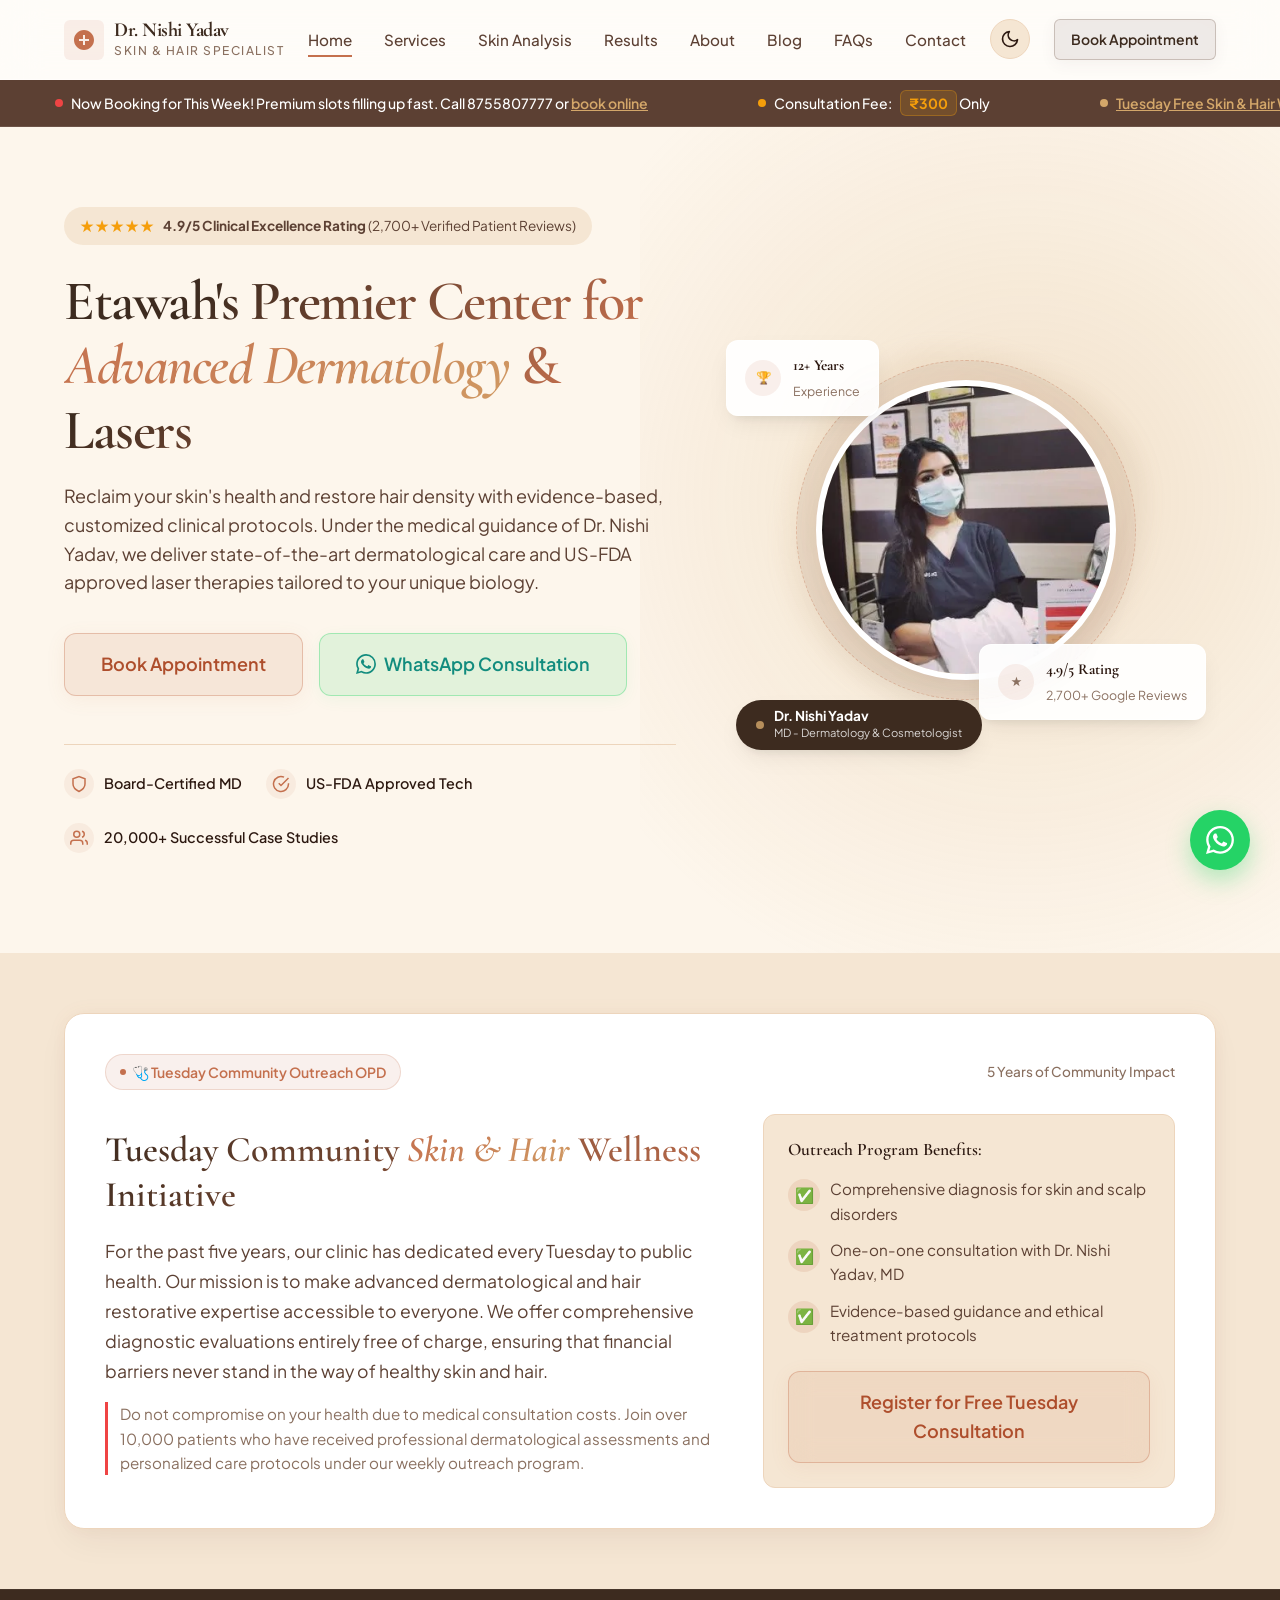
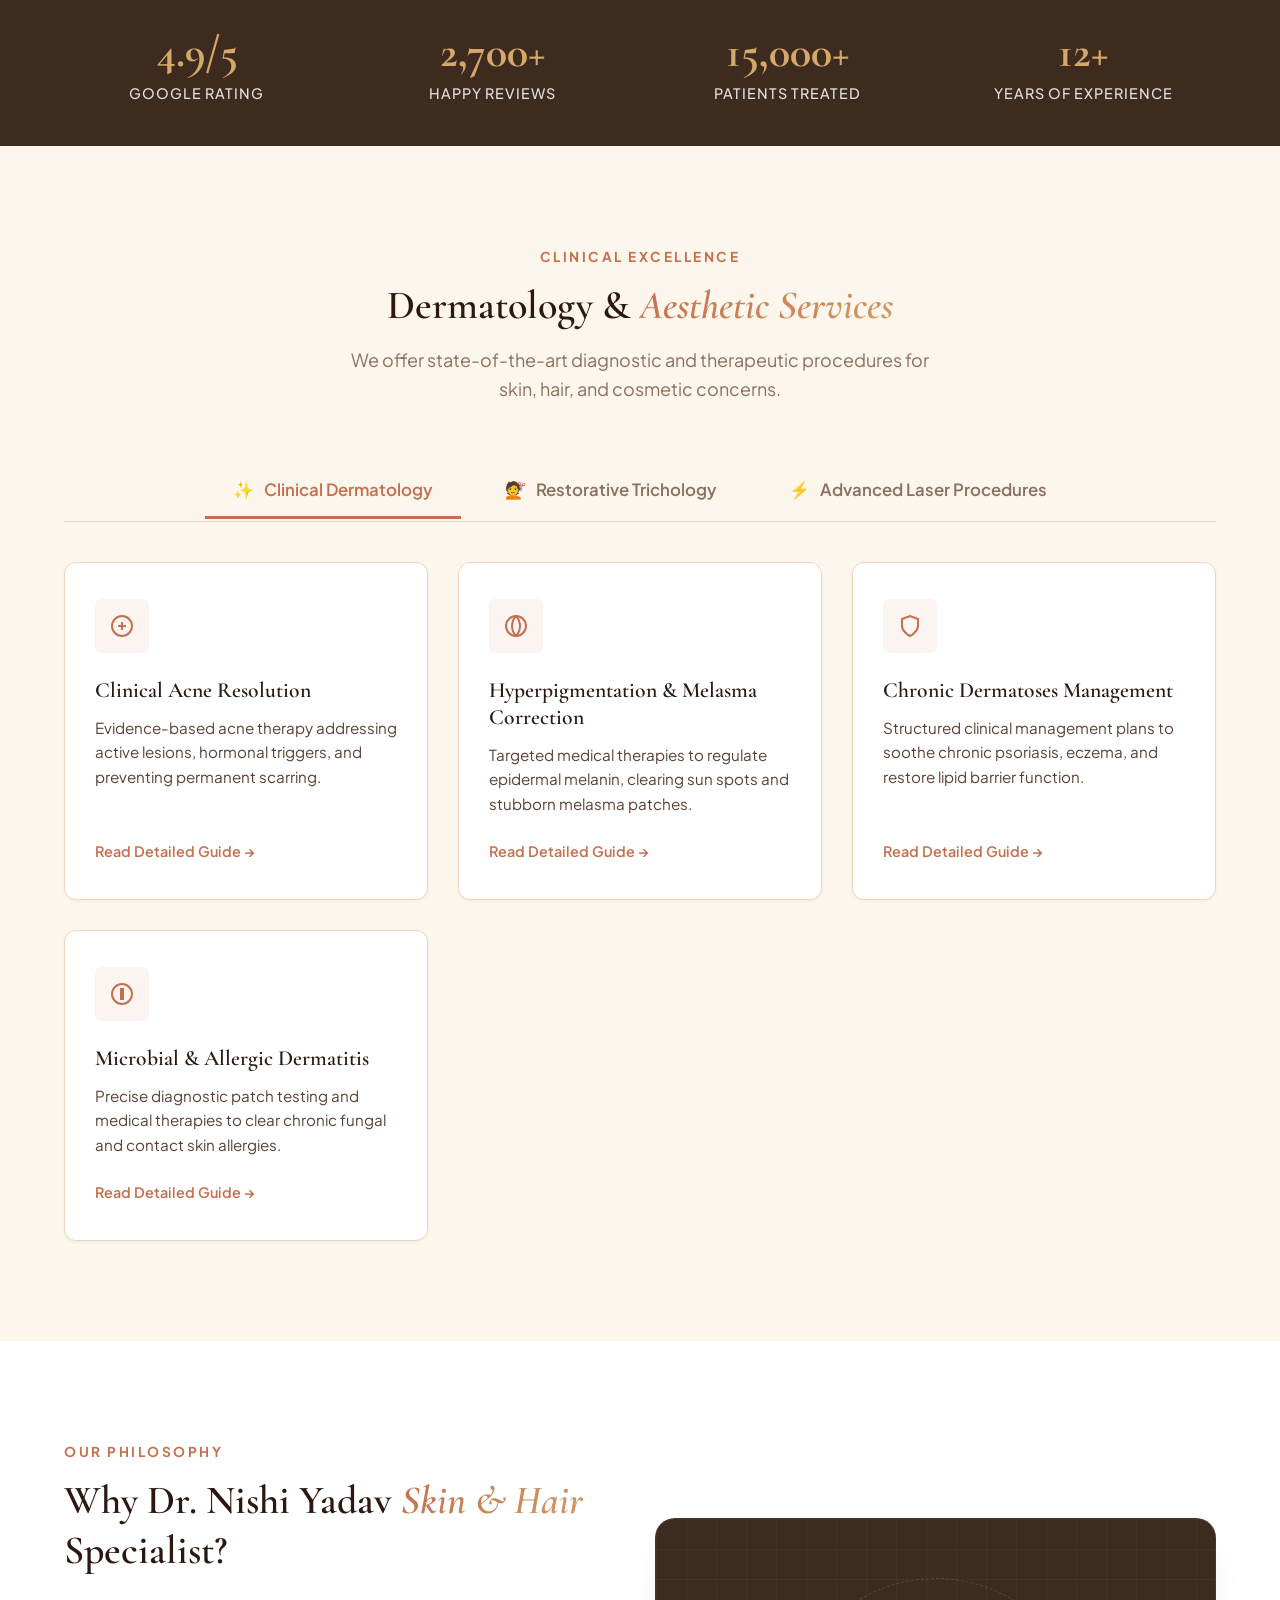
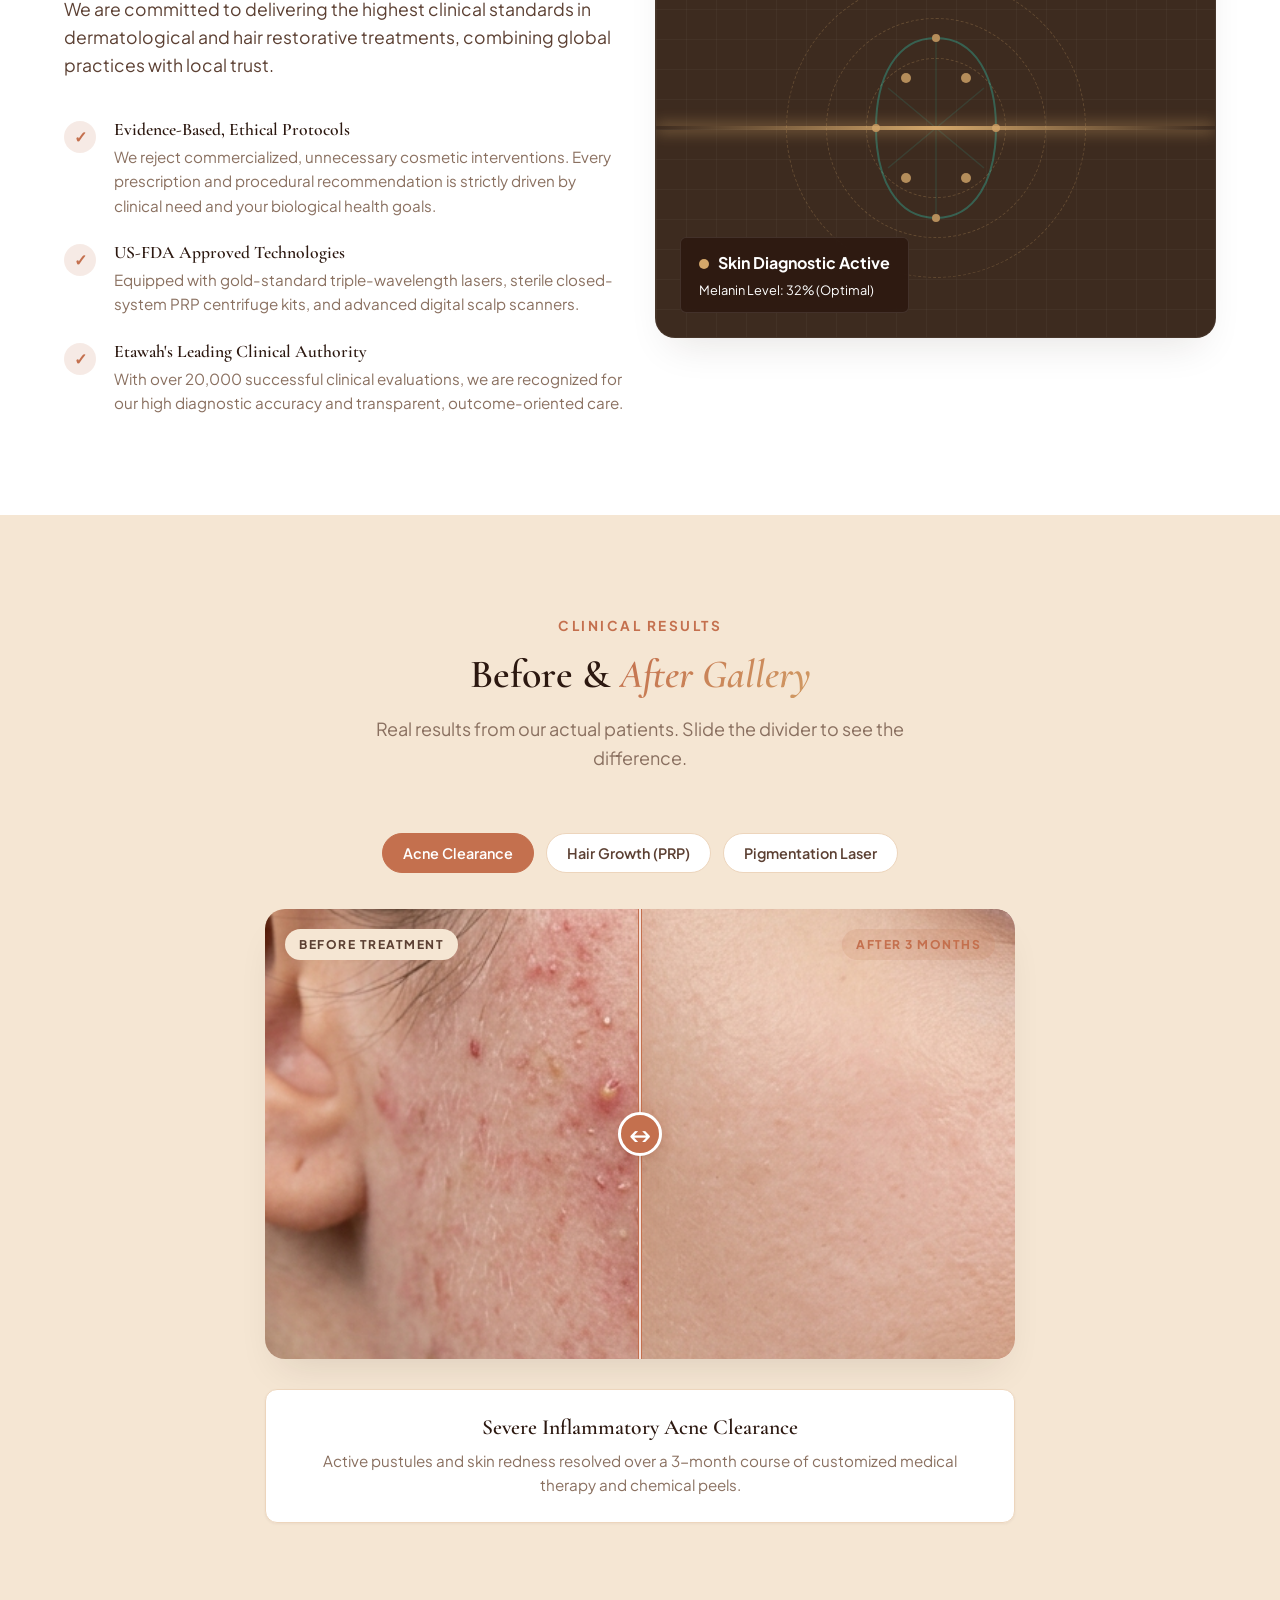
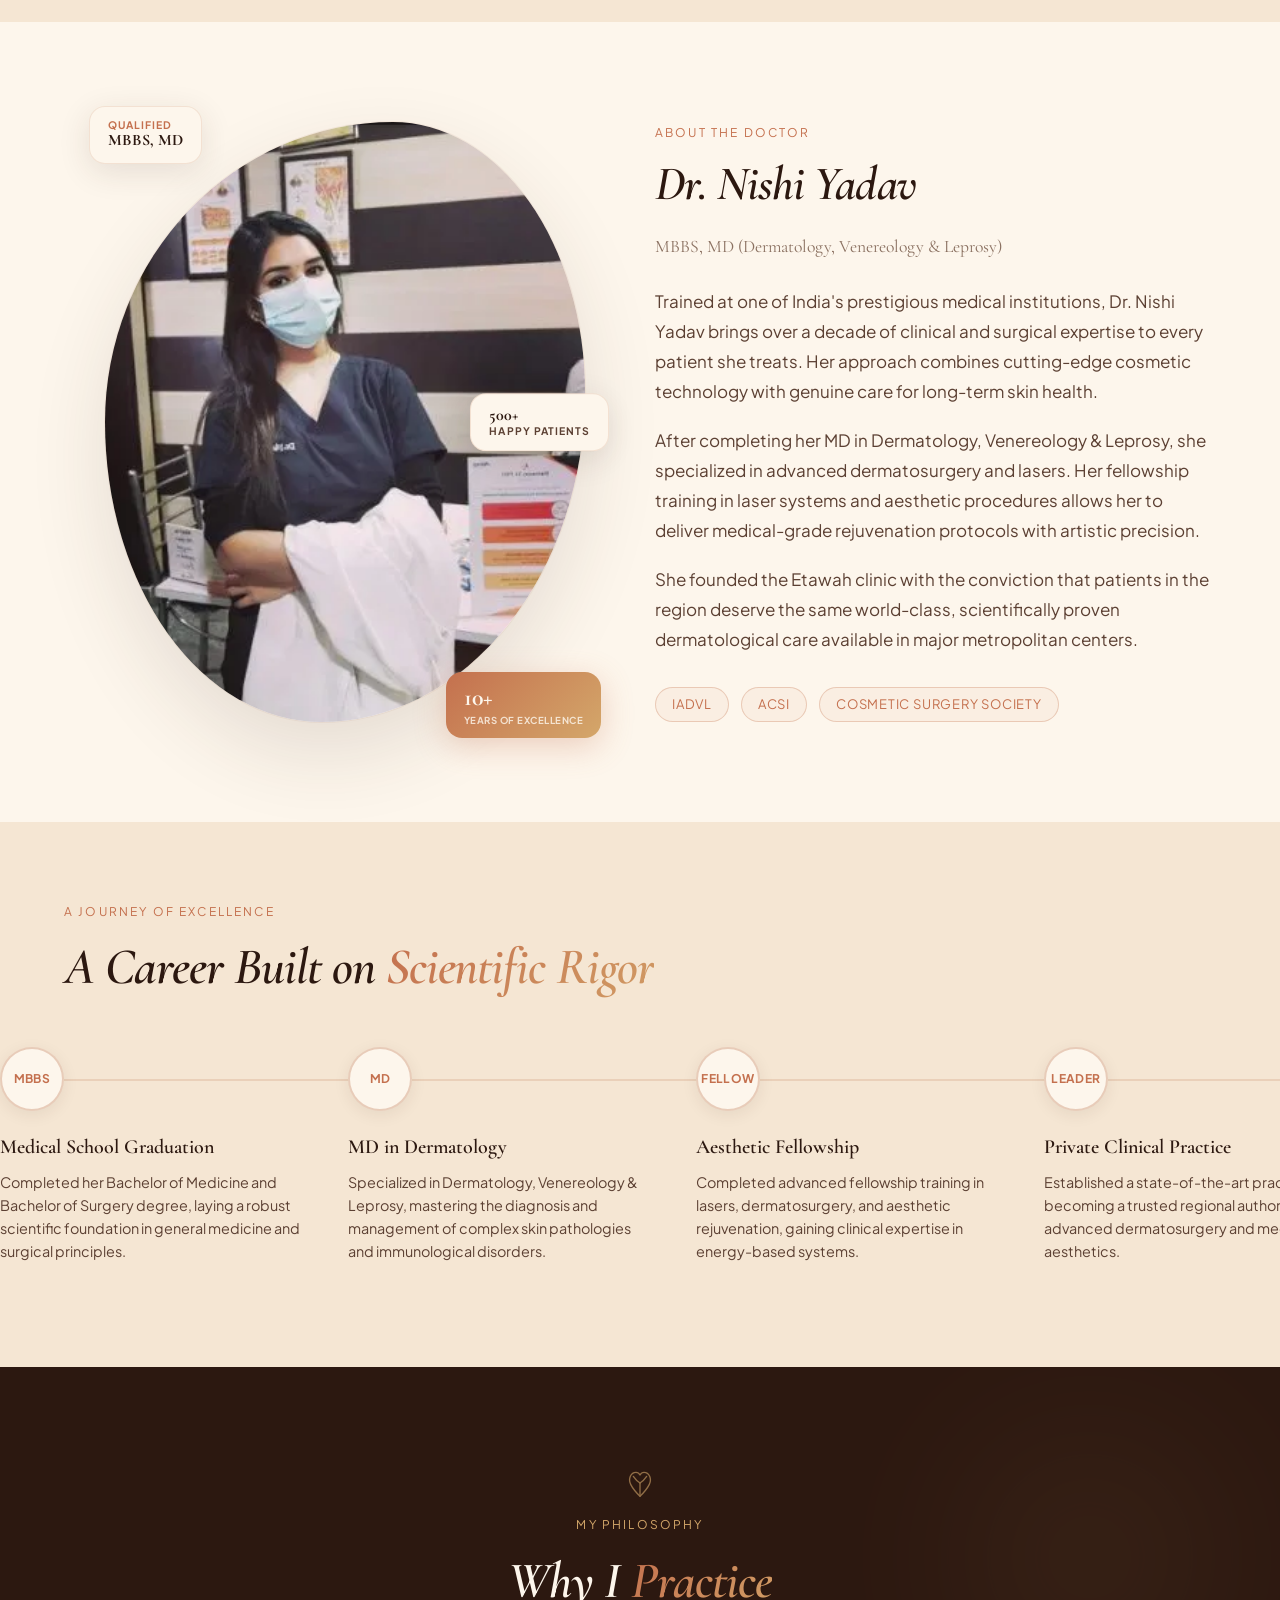
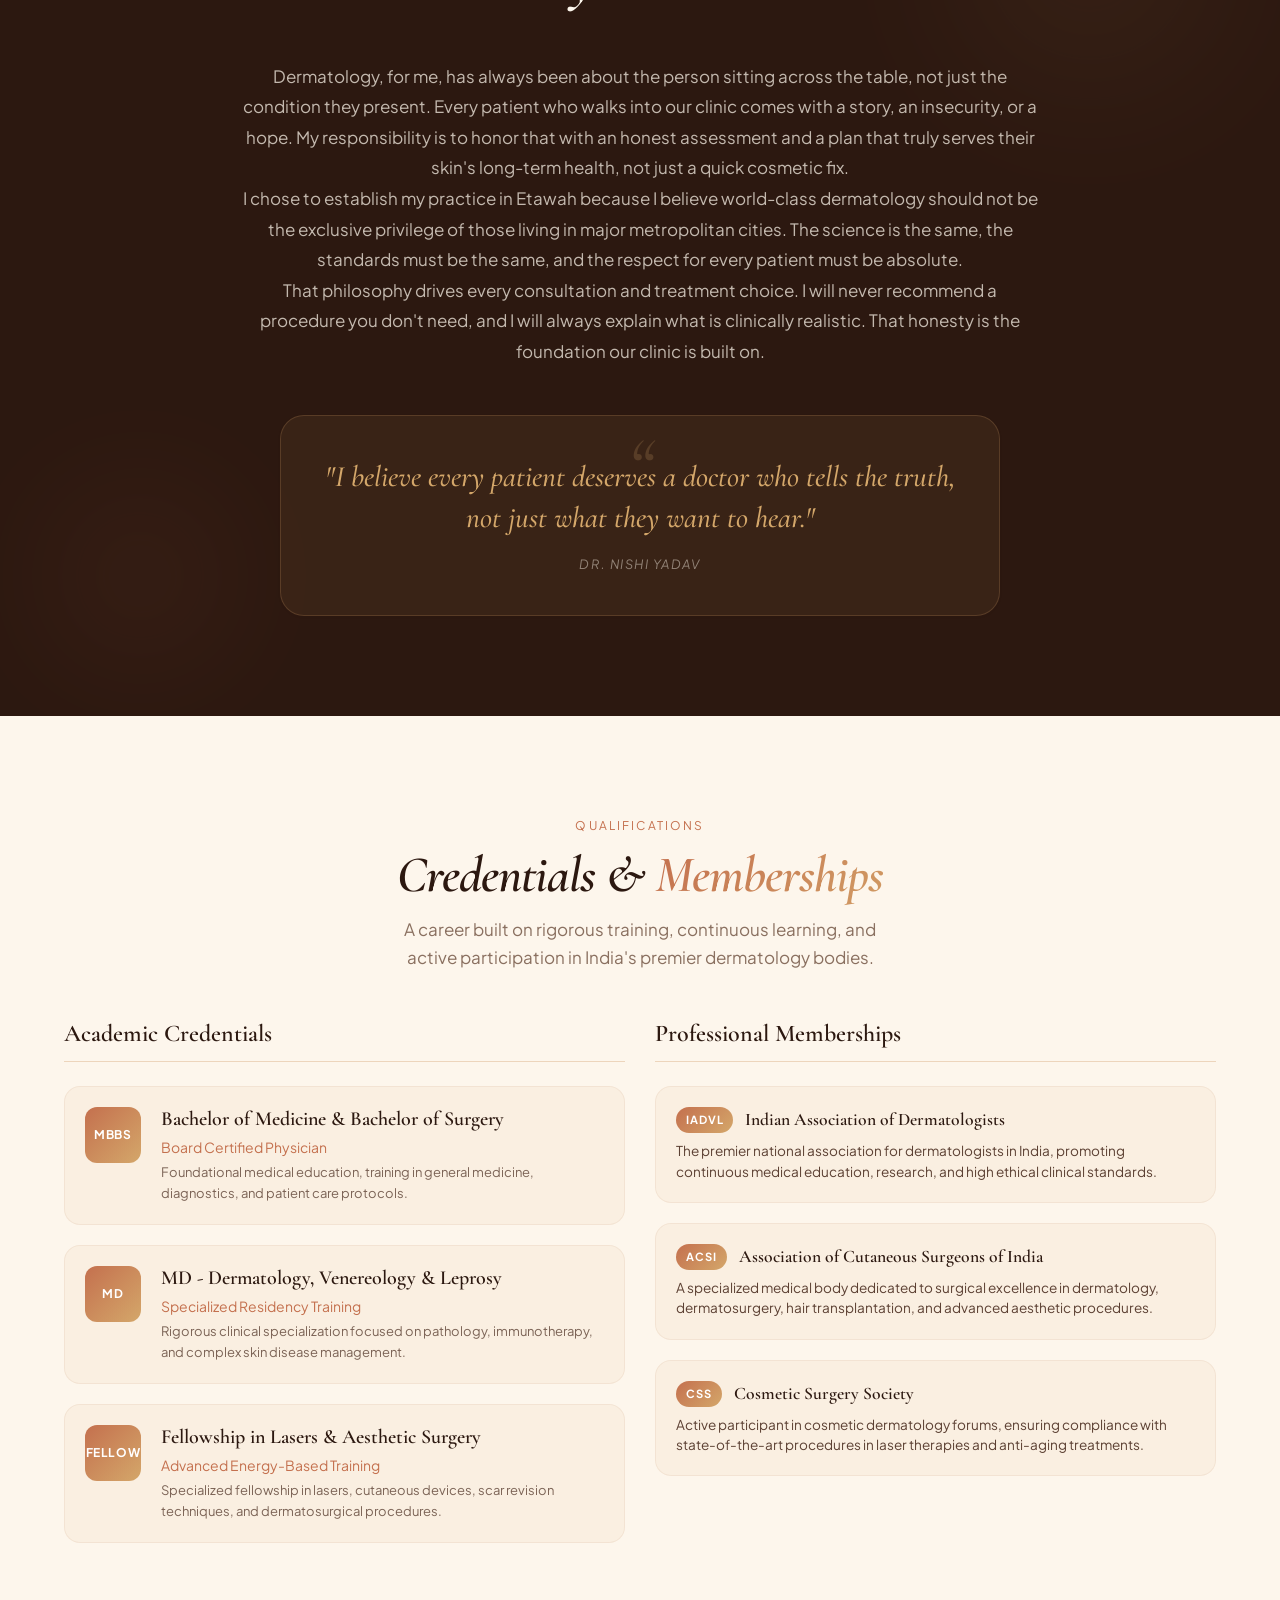
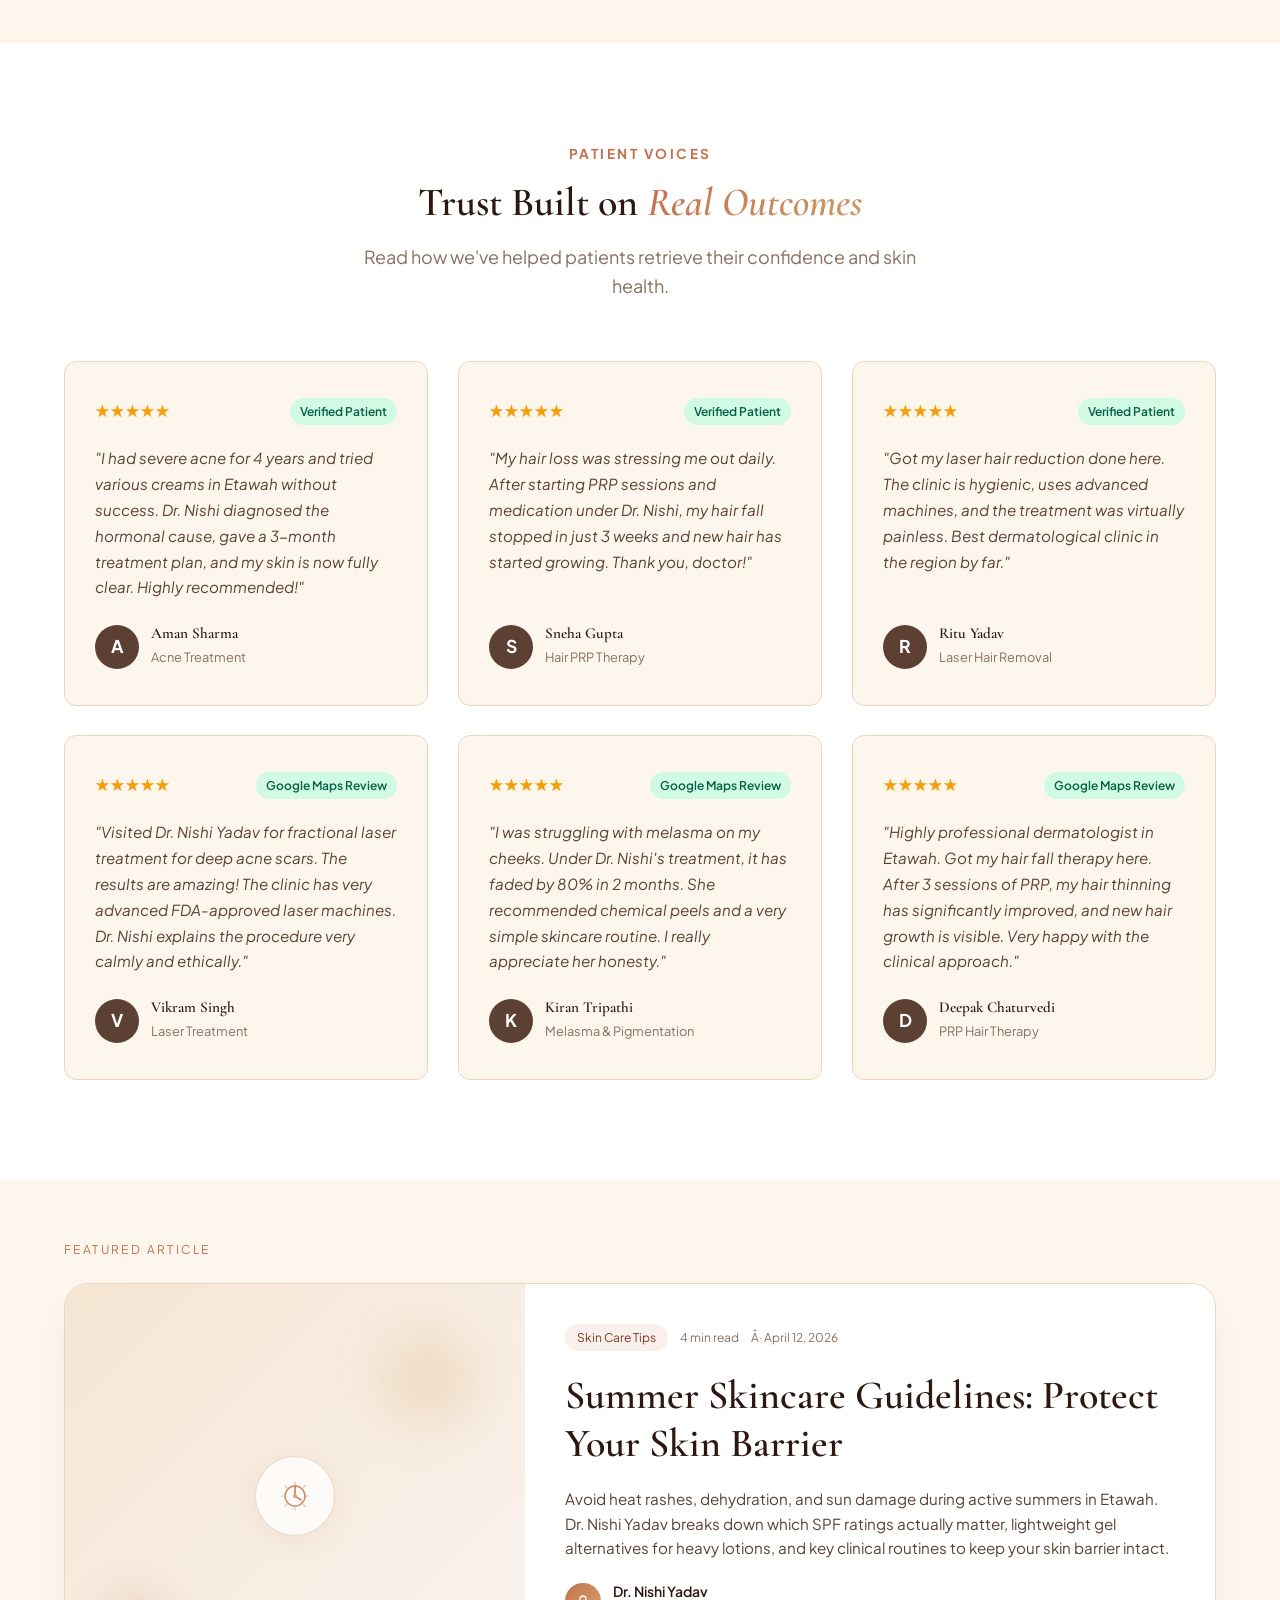
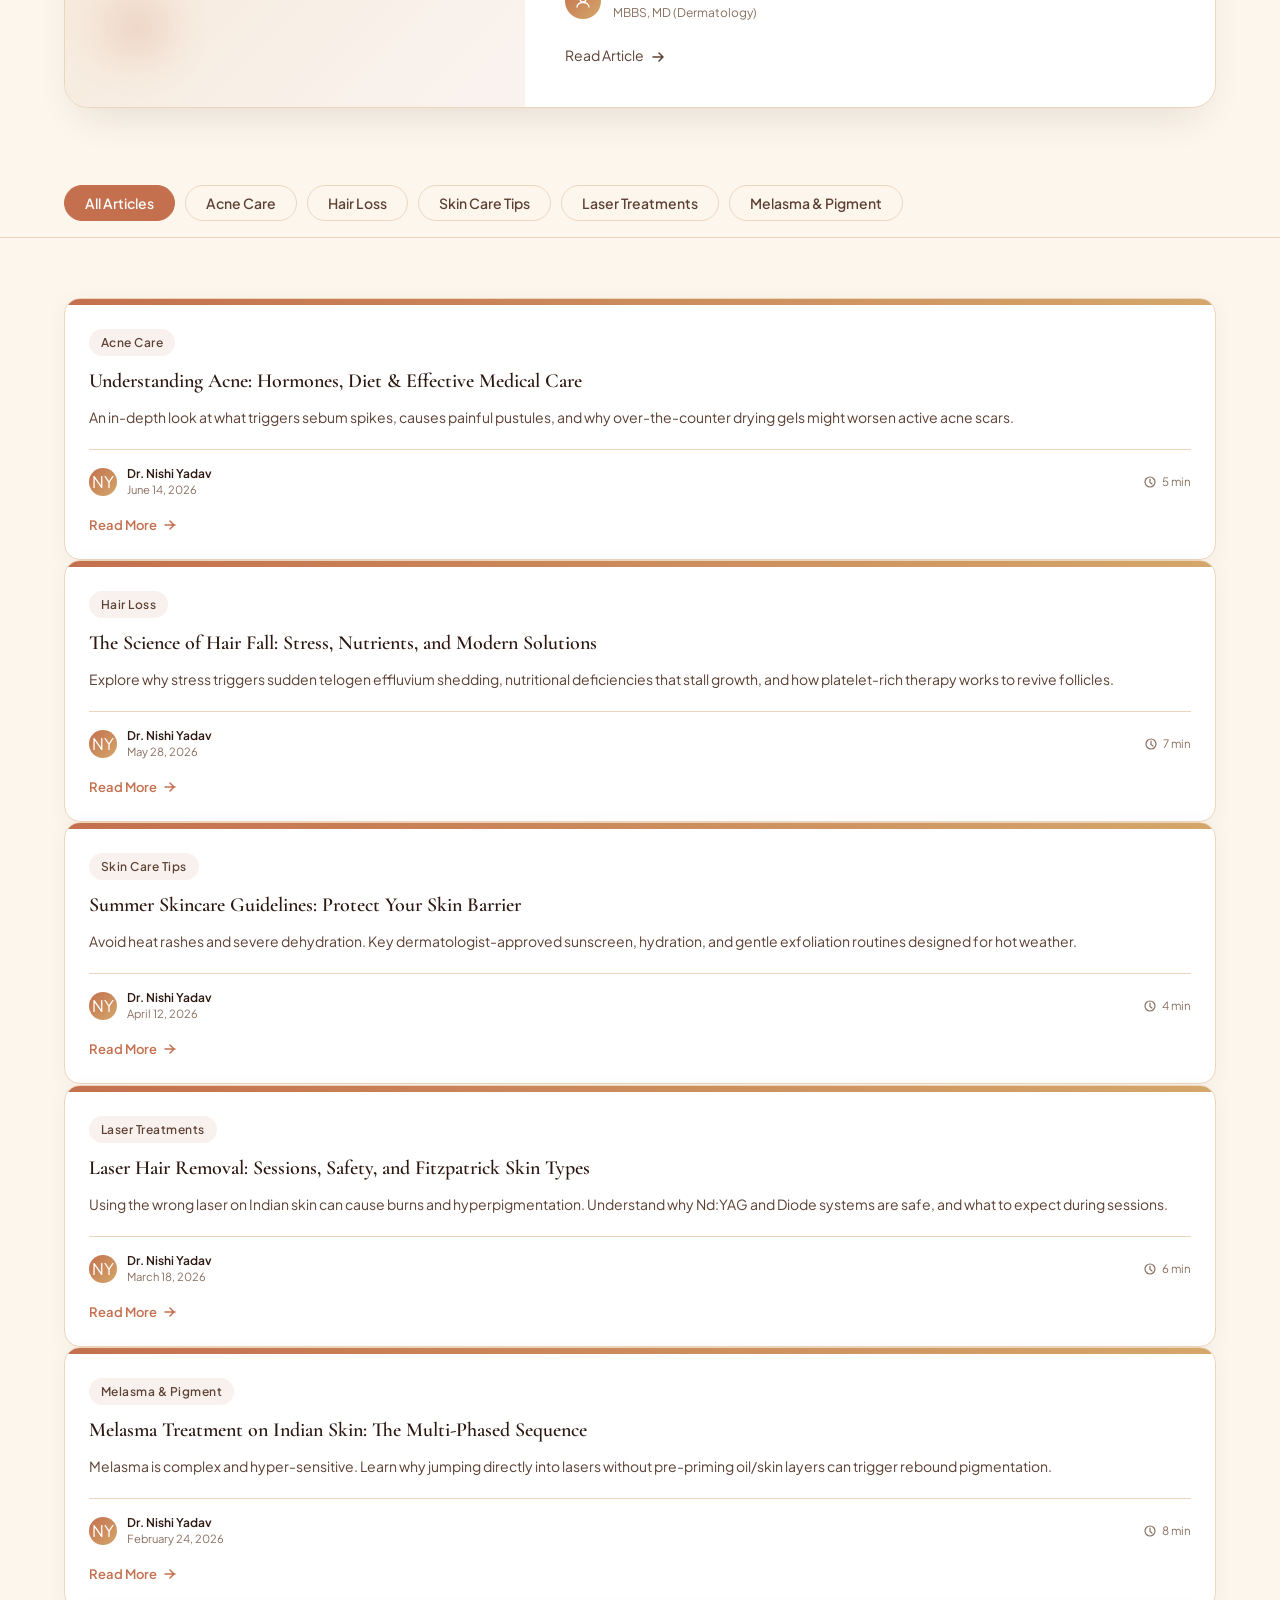
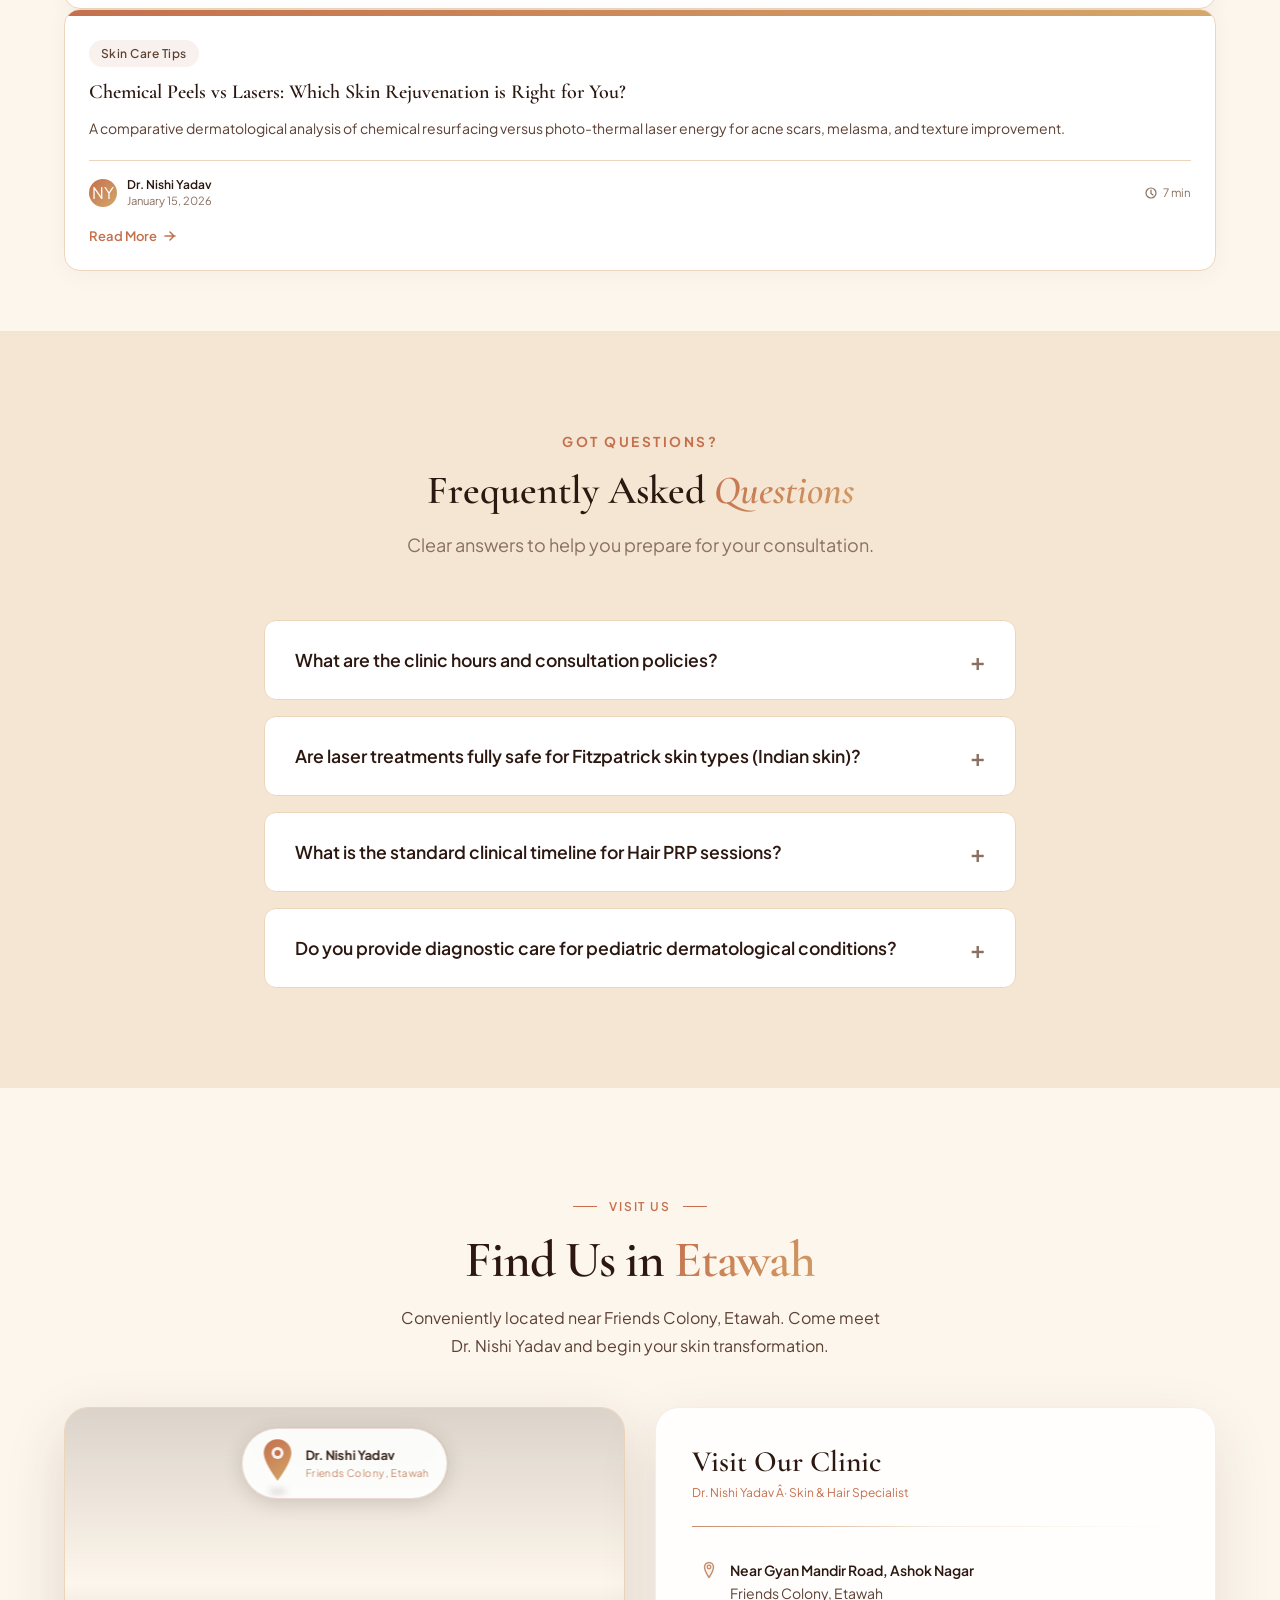
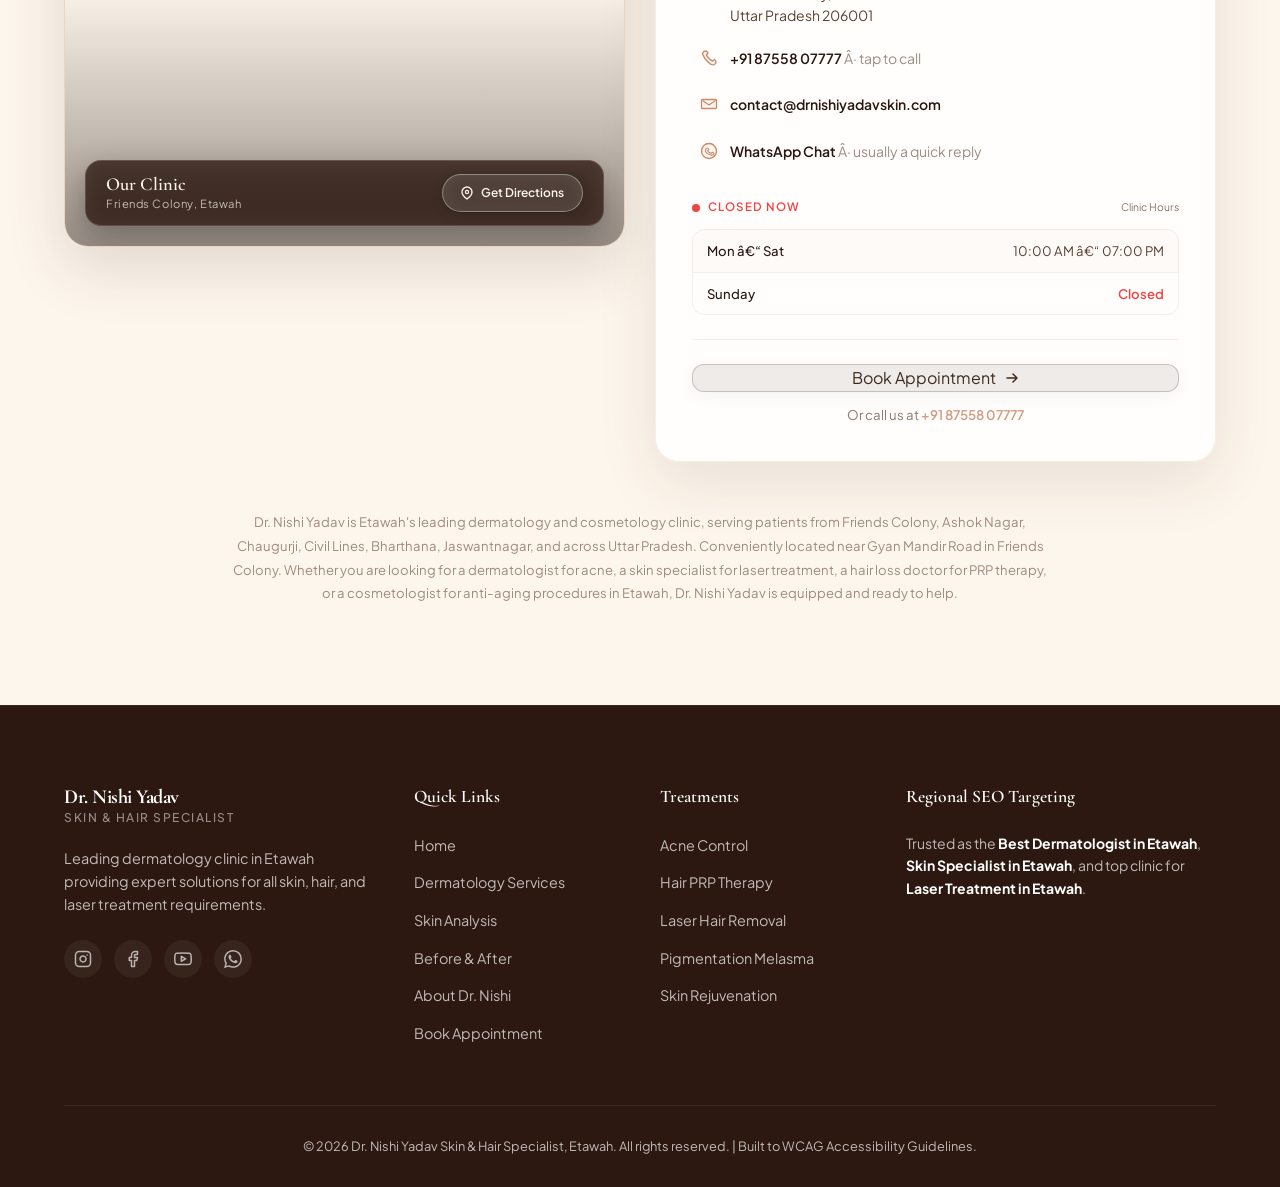
==== index.html @ 32962b12 "Add files via upload" ====
﻿<!DOCTYPE html>
<html lang="en">
<head>
    <meta charset="UTF-8">
    <meta name="viewport" content="width=device-width, initial-scale=1.0">
    
    <!-- Primary SEO Meta Tags -->
    <title>Dr. Nishi Yadav | Best Skin & Hair Specialist in Etawah</title>
    <meta name="description" content="Etawah's trusted dermatologist and skin/hair expert. Dr. Nishi Yadav offers advanced skin care, hair fall, laser, and acne treatments. Book your consultation today.">
    <meta name="keywords" content="Best Dermatologist in Etawah, Skin Specialist in Etawah, Hair Specialist in Etawah, Laser Treatment in Etawah, Acne Treatment in Etawah, Dr Nishi Yadav Etawah">
    <meta name="author" content="Dr. Nishi Yadav Skin & Hair Specialist">
    
    <!-- Open Graph / Facebook -->
    <meta property="og:type" content="website">
    <meta property="og:title" content="Dr. Nishi Yadav | Best Skin & Hair Specialist in Etawah">
    <meta property="og:description" content="Etawah's trusted clinic for advanced dermatology, hair care, laser hair removal, and acne treatment. Led by expert dermatologist Dr. Nishi Yadav.">
    <meta property="og:url" content="https://drnishiyadavskin.com">
    
    <!-- Twitter -->
    <meta name="twitter:card" content="summary_large_image">
    <meta name="twitter:title" content="Dr. Nishi Yadav | Best Skin & Hair Specialist in Etawah">
    <meta name="twitter:description" content="Advanced dermatology treatments designed for healthy skin, stronger hair, and renewed confidence in Etawah.">
    
    <!-- Google Fonts -->
    <link rel="preconnect" href="https://fonts.googleapis.com">
    <link rel="preconnect" href="https://fonts.gstatic.com" crossorigin>
    <link href="https://fonts.googleapis.com/css2?family=Cormorant+Garamond:ital,wght@0,300;0,400;0,500;0,600;0,700;1,300;1,400;1,500;1,600;1,700&family=Plus+Jakarta+Sans:wght@300;400;500;600;700;800&display=swap" rel="stylesheet">
    
    <!-- Custom CSS -->
    <link rel="stylesheet" href="styles.css">
    
    <!-- Structured Data (Local Business Schema) -->
    <script type="application/ld+json">
    {
      "@context": "https://schema.org",
      "@type": "Dermatology",
      "name": "Dr. Nishi Yadav Skin & Hair Specialist",
      "image": "https://drnishiyadavskin.com/images/clinic-og.jpg",
      "url": "https://drnishiyadavskin.com",
      "telephone": "+918755807777",
      "priceRange": "$$",
      "address": {
        "@type": "PostalAddress",
        "streetAddress": "Near Gyan Mandir Road, Ashok Nagar, Friends Colony",
        "addressLocality": "Etawah",
        "addressRegion": "Uttar Pradesh",
        "postalCode": "206001",
        "addressCountry": "IN"
      },
      "geo": {
        "@type": "GeoCoordinates",
        "latitude": 26.7915,
        "longitude": 79.0142
      },
      "openingHoursSpecification": {
        "@type": "OpeningHoursSpecification",
        "dayOfWeek": [
          "Monday",
          "Tuesday",
          "Wednesday",
          "Thursday",
          "Friday",
          "Saturday"
        ],
        "opens": "10:00",
        "closes": "19:00"
      },
      "sameAs": [
        "https://www.google.com/maps?cid=YOUR_CID_HERE"
      ],
      "aggregateRating": {
        "@type": "AggregateRating",
        "ratingValue": "4.9",
        "reviewCount": "2712"
      }
    }
    </script>
</head>
<body>

    <!-- Sticky Header & Nav -->
    <header class="main-header">
        <div class="header-container">
            <a href="index.html" class="logo">
                <span class="logo-icon">
                    <svg width="24" height="24" viewBox="0 0 24 24" fill="none" xmlns="http://www.w3.org/2000/svg">
                        <path d="M12 2C6.48 2 2 6.48 2 12C2 17.52 6.48 22 12 22C17.52 22 22 17.52 22 12C22 6.48 17.52 2 12 2ZM13 17H11V13H7V11H11V7H13V11H17V13H13V17Z" fill="currentColor"/>
                    </svg>
                </span>
                <div class="logo-text">
                    <span class="brand-title">Dr. Nishi Yadav</span>
                    <span class="brand-subtitle">Skin & Hair Specialist</span>
                </div>
            </a>
            
            <nav class="main-nav" id="main-nav">
                <ul>
                    <li><a href="index.html" class="nav-link active">Home</a></li>
                    <li><a href="services.html" class="nav-link">Services</a></li>
                    <li><a href="skin-analysis.html" class="nav-link">Skin Analysis</a></li>
                    <li><a href="before-after.html" class="nav-link">Results</a></li>
                    <li><a href="about.html" class="nav-link">About</a></li>
                    <li><a href="blog.html" class="nav-link">Blog</a></li>
                    <li><a href="faq.html" class="nav-link">FAQs</a></li>
                    <li><a href="contact.html" class="nav-link">Contact</a></li>
                </ul>
            </nav>
            
            <div class="header-actions">
                <button id="theme-toggle" class="theme-toggle-btn" aria-label="Toggle Theme">
                    <!-- Sun icon for dark mode -->
                    <svg class="sun-icon" width="20" height="20" viewBox="0 0 24 24" fill="none" stroke="currentColor" stroke-width="2" stroke-linecap="round" stroke-linejoin="round"><circle cx="12" cy="12" r="5"/><line x1="12" y1="1" x2="12" y2="3"/><line x1="12" y1="21" x2="12" y2="23"/><line x1="4.22" y1="4.22" x2="5.64" y2="5.64"/><line x1="18.36" y1="18.36" x2="19.78" y2="19.78"/><line x1="1" y1="12" x2="3" y2="12"/><line x1="21" y1="12" x2="23" y2="12"/><line x1="4.22" y1="19.78" x2="5.64" y2="18.36"/><line x1="18.36" y1="5.64" x2="19.78" y2="4.22"/></svg>
                    <!-- Moon icon for light mode -->
                    <svg class="moon-icon" width="20" height="20" viewBox="0 0 24 24" fill="none" stroke="currentColor" stroke-width="2" stroke-linecap="round" stroke-linejoin="round"><path d="M21 12.79A9 9 0 1 1 11.21 3 7 7 0 0 0 21 12.79z"/></svg>
                </button>
                <a href="#booking" class="btn btn-primary btn-sm header-cta">Book Appointment</a>
                <button class="mobile-menu-toggle" id="menu-toggle" aria-label="Toggle Menu">
                    <span></span>
                    <span></span>
                    <span></span>
                </button>
            </div>
        </div>
    </header>

    <!-- Urgency/Trust Banner (Marquee Ticker) -->
    <div class="top-announcement" id="top-announcement">
        <div class="announcement-track">
            <div class="announcement-item">
                <span class="pulse-dot"></span>
                <span>Now Booking for This Week! Premium slots filling up fast. Call 8755807777 or <a href="#booking" class="announcement-link">book online</a></span>
            </div>
            <div class="announcement-item">
                <span class="pulse-dot fee-dot"></span>
                <span>Consultation Fee: <span class="announcement-fee-badge">₹300</span> Only</span>
            </div>
            <div class="announcement-item">
                <span class="pulse-dot camp-dot"></span>
                <span><a href="#booking" class="announcement-link">Tuesday Free Skin & Hair Wellness Initiative</a></span>
            </div>
            <!-- Duplicate set for seamless looping ticker -->
            <div class="announcement-item">
                <span class="pulse-dot"></span>
                <span>Now Booking for This Week! Premium slots filling up fast. Call 8755807777 or <a href="#booking" class="announcement-link">book online</a></span>
            </div>
            <div class="announcement-item">
                <span class="pulse-dot fee-dot"></span>
                <span>Consultation Fee: <span class="announcement-fee-badge">₹300</span> Only</span>
            </div>
            <div class="announcement-item">
                <span class="pulse-dot camp-dot"></span>
                <span><a href="#booking" class="announcement-link">Tuesday Free Skin & Hair Wellness Initiative</a></span>
            </div>
        </div>
    </div>

    <main>
        <!-- Hero Section -->
        <section id="home" class="hero-section">
            <div class="hero-bg-accent"></div>
            <div class="container hero-grid">
                <div class="hero-text animate-fade-in-left">
                    <div class="rating-badge">
                        <span class="stars">★★★★★</span>
                        <span class="rating-text"><strong>4.9/5 Clinical Excellence Rating</strong> (2,700+ Verified Patient Reviews)</span>
                    </div>
                    <h1>Etawah's Premier Center for <span class="dual-tone-accent">Advanced Dermatology</span> & Lasers</h1>
                    <p class="hero-desc">Reclaim your skin's health and restore hair density with evidence-based, customized clinical protocols. Under the medical guidance of Dr. Nishi Yadav, we deliver state-of-the-art dermatological care and US-FDA approved laser therapies tailored to your unique biology.</p>
                    
                    <div class="hero-ctas">
                        <a href="#booking" class="btn btn-accent btn-lg">Book Appointment</a>
                        <a href="https://wa.me/918755807777?text=Hi%20Dr.%20Nishi%20Yadav%20Skin%20%26%20Hair%20Specialist,%20I%20would%20like%20to%20inquire%20about%20a%20consultation." target="_blank" class="btn btn-whatsapp btn-lg">
                            <svg width="20" height="20" viewBox="0 0 24 24" fill="currentColor" xmlns="http://www.w3.org/2000/svg">
                                <path d="M17.472 14.382c-.297-.149-1.758-.867-2.03-.967-.273-.099-.471-.148-.67.15-.197.297-.767.966-.94 1.164-.173.199-.347.223-.644.075-.297-.15-1.255-.463-2.39-1.475-.883-.788-1.48-1.761-1.653-2.059-.173-.297-.018-.458.13-.606.134-.133.298-.347.446-.52.149-.174.198-.298.298-.497.099-.198.05-.371-.025-.52-.075-.149-.669-1.612-.916-2.207-.242-.579-.487-.5-.669-.51-.173-.008-.371-.01-.57-.01-.198 0-.52.074-.792.372-.272.297-1.04 1.016-1.04 2.479 0 1.462 1.065 2.875 1.213 3.074.149.198 2.096 3.2 5.077 4.487.709.306 1.262.489 1.694.625.712.227 1.36.195 1.871.118.571-.085 1.758-.719 2.006-1.413.248-.694.248-1.289.173-1.413-.074-.124-.272-.198-.57-.347m-5.421 7.403h-.004a9.87 9.87 0 01-5.031-1.378l-.361-.214-3.741.982.998-3.648-.235-.374a9.86 9.86 0 01-1.51-5.26c.001-5.45 4.436-9.884 9.888-9.884 2.64 0 5.122 1.03 6.988 2.898a9.825 9.825 0 012.893 6.994c-.003 5.45-4.437 9.884-9.885 9.884m8.413-18.297A11.815 11.815 0 0012.05 0C5.495 0 .16 5.335.157 11.892c0 2.096.547 4.142 1.588 5.945L0 24l6.335-1.662c1.746.953 3.71 1.456 5.704 1.457h.005c6.554 0 11.89-5.335 11.893-11.893a11.821 11.821 0 00-3.48-8.413z"/>
                            </svg>
                            WhatsApp Consultation
                        </a>
                    </div>
                    
                    <div class="trust-strip">
                        <div class="trust-item">
                            <span class="icon-wrap"><svg width="18" height="18" viewBox="0 0 24 24" fill="none" stroke="currentColor" stroke-width="2"><path d="M12 22s8-4 8-10V5l-8-3-8 3v7c0 6 8 10 8 10z"/></svg></span>
                            <span>Board-Certified MD</span>
                        </div>
                        <div class="trust-item">
                            <span class="icon-wrap"><svg width="18" height="18" viewBox="0 0 24 24" fill="none" stroke="currentColor" stroke-width="2"><path d="M22 11.08V12a10 10 0 1 1-5.93-9.14"/><polyline points="22 4 12 14.01 9 11.01"/></svg></span>
                            <span>US-FDA Approved Tech</span>
                        </div>
                        <div class="trust-item">
                            <span class="icon-wrap"><svg width="18" height="18" viewBox="0 0 24 24" fill="none" stroke="currentColor" stroke-width="2"><path d="M17 21v-2a4 4 0 0 0-4-4H5a4 4 0 0 0-4 4v2"/><circle cx="9" cy="7" r="4"/><path d="M23 21v-2a4 4 0 0 0-3-3.87"/><path d="M16 3.13a4 4 0 0 1 0 7.75"/></svg></span>
                            <span>20,000+ Successful Case Studies</span>
                        </div>
                    </div>
                </div>
                <div class="hero-image animate-fade-in-right">
                    <div class="hero-doctor-container">
                        <!-- Abstract background glow elements -->
                        <div class="hero-doctor-bg-glow"></div>
                        <div class="hero-doctor-circle-bg"></div>
                        <div class="hero-bg-blob"></div>
                        
                        <!-- The actual photo of the doctor -->
                        <div class="hero-doctor-photo-frame">
                            <img src="dr_nishi.png" alt="Dr. Nishi Yadav - Skin & Hair Specialist" class="hero-doctor-img">
                        </div>
                        
                        <!-- Floating trust badges/cards around the doctor -->
                        <div class="hero-floating-card card-experience">
                            <span class="badge-icon">🏆</span>
                            <div>
                                <strong>12+ Years</strong>
                                <span>Experience</span>
                            </div>
                        </div>
                        
                        <div class="hero-floating-card card-rating">
                            <span class="badge-icon text-gold">★</span>
                            <div>
                                <strong>4.9/5 Rating</strong>
                                <span>2,700+ Google Reviews</span>
                            </div>
                        </div>

                        <div class="hero-doctor-name-badge">
                            <span class="badge-pulse"></span>
                            <div>
                                <strong>Dr. Nishi Yadav</strong>
                                <span>MD - Dermatology & Cosmetologist</span>
                            </div>
                        </div>
                    </div>
                </div>
            </div>
        </section>

        <!-- Tuesday Free Skin Camp Section -->
        <section class="free-camp-section">
            <div class="container">
                <div class="free-camp-card">
                    <div class="free-camp-badge-container">
                        <span class="free-camp-badge"><span class="badge-dot"></span> 🩺 Tuesday Community Outreach OPD</span>
                        <span class="free-camp-duration">5 Years of Community Impact</span>
                    </div>
                    <div class="free-camp-info-grid">
                        <div class="free-camp-text">
                            <h2>Tuesday Community <span class="dual-tone-accent">Skin & Hair</span> Wellness Initiative</h2>
                            <p class="camp-lead-text">
                                For the past five years, our clinic has dedicated every Tuesday to public health. Our mission is to make advanced dermatological and hair restorative expertise accessible to everyone. We offer comprehensive diagnostic evaluations entirely free of charge, ensuring that financial barriers never stand in the way of healthy skin and hair.
                            </p>
                            <p class="camp-warning-text">
                                Do not compromise on your health due to medical consultation costs. Join over 10,000 patients who have received professional dermatological assessments and personalized care protocols under our weekly outreach program.
                            </p>
                        </div>
                        <div class="free-camp-bullets-box">
                            <h4>Outreach Program Benefits:</h4>
                            <ul class="free-camp-bullets">
                                <li>
                                    <span class="bullet-check">✅</span>
                                    <span>Comprehensive diagnosis for skin and scalp disorders</span>
                                </li>
                                <li>
                                    <span class="bullet-check">✅</span>
                                    <span>One-on-one consultation with Dr. Nishi Yadav, MD</span>
                                </li>
                                <li>
                                    <span class="bullet-check">✅</span>
                                    <span>Evidence-based guidance and ethical treatment protocols</span>
                                </li>
                            </ul>
                            <div class="free-camp-cta-wrap">
                                <a href="#booking" class="btn btn-accent btn-lg close-and-book-btn">Register for Free Tuesday Consultation</a>
                            </div>
                        </div>
                    </div>
                </div>
            </div>
        </section>

        <!-- Trust Stats Strip -->
        <section class="stats-section">
            <div class="container">
                <div class="stats-grid">
                    <div class="stat-item">
                        <span class="stat-number">4.9/5</span>
                        <span class="stat-label">Google Rating</span>
                    </div>
                    <div class="stat-item">
                        <span class="stat-number">2,700+</span>
                        <span class="stat-label">Happy Reviews</span>
                    </div>
                    <div class="stat-item">
                        <span class="stat-number">15,000+</span>
                        <span class="stat-label">Patients Treated</span>
                    </div>
                    <div class="stat-item">
                        <span class="stat-number">12+</span>
                        <span class="stat-label">Years of Experience</span>
                    </div>
                </div>
            </div>
        </section>

<section id="services" class="services-section">
            <div class="container">
                <div class="section-header text-center">
                    <span class="tagline">Clinical Excellence</span>
                    <h2>Dermatology & <span class="dual-tone-accent">Aesthetic Services</span></h2>
                    <p class="section-subtitle">We offer state-of-the-art diagnostic and therapeutic procedures for skin, hair, and cosmetic concerns.</p>
                </div>
                
                <!-- Services Tabs -->
                <div class="services-tabs">
                    <div class="tabs-header">
                        <button class="tab-btn active" data-tab="skin">
                            <span class="tab-icon">✨</span>
                            Clinical Dermatology
                        </button>
                        <button class="tab-btn" data-tab="hair">
                            <span class="tab-icon">💇</span>
                            Restorative Trichology
                        </button>
                        <button class="tab-btn" data-tab="laser">
                            <span class="tab-icon">⚡</span>
                            Advanced Laser Procedures
                        </button>
                    </div>
                    
                    <div class="tabs-content">
                        <!-- Skin Tab Content -->
                        <div class="tab-pane active" id="tab-skin">
                            <div class="services-grid-cards">
                                <div class="service-card" data-service="acne">
                                    <div class="service-icon"><svg width="24" height="24" viewBox="0 0 24 24" fill="none" stroke="currentColor" stroke-width="2"><circle cx="12" cy="12" r="10"/><path d="M12 8v8"/><path d="M8 12h8"/></svg></div>
                                    <h3>Clinical Acne Resolution</h3>
                                    <p>Evidence-based acne therapy addressing active lesions, hormonal triggers, and preventing permanent scarring.</p>
                                    <span class="btn-text">Read Detailed Guide &rarr;</span>
                                </div>
                                <div class="service-card" data-service="pigmentation">
                                    <div class="service-icon"><svg width="24" height="24" viewBox="0 0 24 24" fill="none" stroke="currentColor" stroke-width="2"><circle cx="12" cy="12" r="10"/><path d="M12 2a15.3 15.3 0 0 1 4 10 15.3 15.3 0 0 1-4 10 15.3 15.3 0 0 1-4-10 15.3 15.3 0 0 1 4-10z"/></svg></div>
                                    <h3>Hyperpigmentation & Melasma Correction</h3>
                                    <p>Targeted medical therapies to regulate epidermal melanin, clearing sun spots and stubborn melasma patches.</p>
                                    <span class="btn-text">Read Detailed Guide &rarr;</span>
                                </div>
                                <div class="service-card" data-service="eczema">
                                    <div class="service-icon"><svg width="24" height="24" viewBox="0 0 24 24" fill="none" stroke="currentColor" stroke-width="2"><path d="M12 22s8-4 8-10V5l-8-3-8 3v7c0 6 8 10 8 10z"/></svg></div>
                                    <h3>Chronic Dermatoses Management</h3>
                                    <p>Structured clinical management plans to soothe chronic psoriasis, eczema, and restore lipid barrier function.</p>
                                    <span class="btn-text">Read Detailed Guide &rarr;</span>
                                </div>
                                <div class="service-card" data-service="fungal">
                                    <div class="service-icon"><svg width="24" height="24" viewBox="0 0 24 24" fill="none" stroke="currentColor" stroke-width="2"><path d="M12 2C6.48 2 2 6.48 2 12s4.48 10 10 10 10-4.48 10-10S17.52 2 12 2zm1 15h-2v-6h2v6zm0-8h-2V7h2v2z"/></svg></div>
                                    <h3>Microbial & Allergic Dermatitis</h3>
                                    <p>Precise diagnostic patch testing and medical therapies to clear chronic fungal and contact skin allergies.</p>
                                    <span class="btn-text">Read Detailed Guide &rarr;</span>
                                </div>
                            </div>
                        </div>
                        
                        <!-- Hair Tab Content -->
                        <div class="tab-pane" id="tab-hair">
                            <div class="services-grid-cards">
                                <div class="service-card" data-service="hairfall">
                                    <div class="service-icon"><svg width="24" height="24" viewBox="0 0 24 24" fill="none" stroke="currentColor" stroke-width="2"><path d="M12 2c1.7 0 3 1.3 3 3v14c0 1.7-1.3 3-3 3s-3-1.3-3-3V5c0-1.7 1.3-3 3-3z"/></svg></div>
                                    <h3>Follicular Restoration & Alopecia Therapy</h3>
                                    <p>Multi-dimensional medical care designed to halt hair shedding and reverse follicle miniaturization.</p>
                                    <span class="btn-text">Read Detailed Guide &rarr;</span>
                                </div>
                                <div class="service-card" data-service="prp">
                                    <div class="service-icon"><svg width="24" height="24" viewBox="0 0 24 24" fill="none" stroke="currentColor" stroke-width="2"><path d="M4.5 16.5c-1.5 1.26-2.5 3.19-2.5 5.5h20c0-2.31-1-4.24-2.5-5.5M12 2v10m-3-7l3-3 3 3m-6 4l3 3 3-3"/></svg></div>
                                    <h3>Autologous Platelet-Rich Plasma (PRP)</h3>
                                    <p>Advanced growth-factor therapy utilizing your blood platelets to trigger hair density and shaft thickness.</p>
                                    <span class="btn-text">Read Detailed Guide &rarr;</span>
                                </div>
                                <div class="service-card" data-service="dandruff">
                                    <div class="service-icon"><svg width="24" height="24" viewBox="0 0 24 24" fill="none" stroke="currentColor" stroke-width="2"><circle cx="12" cy="12" r="10"/><path d="M8 12h.01M12 12h.01M16 12h.01M12 16h.01M10 8h.01M14 8h.01"/></svg></div>
                                    <h3>Scalp Therapy & Seborrheic Clearance</h3>
                                    <p>Therapeutic trichology protocols designed to clear seborrheic dermatitis, dandruff scales, and scalp inflammation.</p>
                                    <span class="btn-text">Read Detailed Guide &rarr;</span>
                                </div>
                            </div>
                        </div>
                        
                        <!-- Laser Tab Content -->
                        <div class="tab-pane" id="tab-laser">
                            <div class="services-grid-cards">
                                <div class="service-card" data-service="laserscar">
                                    <div class="service-icon"><svg width="24" height="24" viewBox="0 0 24 24" fill="none" stroke="currentColor" stroke-width="2"><polygon points="13 2 3 14 12 14 11 22 21 10 12 10 13 2"/></svg></div>
                                    <h3>Fractional CO2 Laser Resurfacing</h3>
                                    <p>Precision micro-ablative laser technology to smooth deep pitted acne scars and trigger rapid collagen remodeling.</p>
                                    <span class="btn-text">Read Detailed Guide &rarr;</span>
                                </div>
                                <div class="service-card" data-service="laserhair">
                                    <div class="service-icon"><svg width="24" height="24" viewBox="0 0 24 24" fill="none" stroke="currentColor" stroke-width="2"><circle cx="12" cy="12" r="10"/><path d="M12 18V6m-6 6h12"/></svg></div>
                                    <h3>Precision Laser Hair Reduction</h3>
                                    <p>Painless, US-FDA approved laser technology for clean, permanent hair reduction across body zones.</p>
                                    <span class="btn-text">Read Detailed Guide &rarr;</span>
                                </div>
                                <div class="service-card" data-service="laserrejuvenation">
                                    <div class="service-icon"><svg width="24" height="24" viewBox="0 0 24 24" fill="none" stroke="currentColor" stroke-width="2"><path d="M12 3a9 9 0 0 0 9 9 9 9 0 1 1-9-9Z"/></svg></div>
                                    <h3>Q-Switched Laser Photo-Facial</h3>
                                    <p>High-speed Nd:YAG laser treatments to break down pigment, refine open pores, and instantly boost skin tone.</p>
                                    <span class="btn-text">Read Detailed Guide &rarr;</span>
                                </div>
                            </div>
                        </div>
                    </div>
                </div>
            </div>
        </section>

        <!-- Dynamic Detailed Service Overlay Panel (SPA page transition feel) -->
        <div id="service-overlay" class="service-overlay">
            <div class="overlay-container">
                <button class="close-overlay-btn" id="close-overlay" aria-label="Close Panel">&times;</button>
                <div class="overlay-body" id="overlay-content">
                    <!-- Loaded dynamically via app.js -->
                </div>
            </div>
        </div>

        <section class="why-choose-us">
            <div class="container">
                <div class="grid grid-2-col align-items-center">
                    <div class="why-text animate-fade-in-left">
                        <span class="tagline">Our Philosophy</span>
                        <h2>Why Dr. Nishi Yadav <span class="dual-tone-accent">Skin & Hair</span> Specialist?</h2>
                        <p class="description-para">We are committed to delivering the highest clinical standards in dermatological and hair restorative treatments, combining global practices with local trust.</p>
                        
                        <div class="why-bullets">
                            <div class="why-bullet-item">
                                <span class="bullet-check">✓</span>
                                <div>
                                    <h4>Evidence-Based, Ethical Protocols</h4>
                                    <p>We reject commercialized, unnecessary cosmetic interventions. Every prescription and procedural recommendation is strictly driven by clinical need and your biological health goals.</p>
                                </div>
                            </div>
                            <div class="why-bullet-item">
                                <span class="bullet-check">✓</span>
                                <div>
                                    <h4>US-FDA Approved Technologies</h4>
                                    <p>Equipped with gold-standard triple-wavelength lasers, sterile closed-system PRP centrifuge kits, and advanced digital scalp scanners.</p>
                                </div>
                            </div>
                            <div class="why-bullet-item">
                                <span class="bullet-check">✓</span>
                                <div>
                                    <h4>Etawah's Leading Clinical Authority</h4>
                                    <p>With over 20,000 successful clinical evaluations, we are recognized for our high diagnostic accuracy and transparent, outcome-oriented care.</p>
                                </div>
                            </div>
                        </div>
                    </div>
                    <div class="why-visual animate-fade-in-right">
                        <div class="scientific-scan-container">
                            <div class="grid-layout-mesh"></div>
                            <div class="scan-overlay-bar"></div>
                            <div class="concentric-ring ring-1"></div>
                            <div class="concentric-ring ring-2"></div>
                            <div class="concentric-ring ring-3"></div>
                            
                            <!-- High-Tech Animated Facial Diagnostics Mesh -->
                            <svg class="scan-face-mesh" width="200" height="240" viewBox="0 0 100 120" xmlns="http://www.w3.org/2000/svg">
                                <!-- Face profile outline -->
                                <path d="M50 15 C30 15, 20 35, 20 60 C20 85, 30 105, 50 105 C70 105, 80 85, 80 60 C80 35, 70 15, 50 15 Z" 
                                      fill="none" stroke="rgba(45, 212, 191, 0.4)" stroke-width="1" class="mesh-base" />
                                <!-- Scanning grid lines -->
                                <path d="M20 60 L80 60 M50 15 L50 105 M26 40 L74 80 M26 80 L74 40" 
                                      fill="none" stroke="rgba(45, 212, 191, 0.15)" stroke-width="0.75" />
                                <!-- Glowing scanner target nodes -->
                                <circle cx="50" cy="15" r="2" fill="var(--accent-light)" class="scan-node node-1" />
                                <circle cx="20" cy="60" r="2" fill="var(--accent-light)" class="scan-node node-2" />
                                <circle cx="80" cy="60" r="2" fill="var(--accent-light)" class="scan-node node-3" />
                                <circle cx="50" cy="105" r="2" fill="var(--accent-light)" class="scan-node node-4" />
                                <circle cx="35" cy="35" r="2.5" fill="var(--accent-light)" class="scan-node node-5" />
                                <circle cx="65" cy="35" r="2.5" fill="var(--accent-light)" class="scan-node node-6" />
                                <circle cx="35" cy="85" r="2.5" fill="var(--accent-light)" class="scan-node node-7" />
                                <circle cx="65" cy="85" r="2.5" fill="var(--accent-light)" class="scan-node node-8" />
                            </svg>
                            
                            <div class="scan-card">
                                <span class="pulse-indicator"></span>
                                <strong>Skin Diagnostic Active</strong>
                                <p id="scan-telemetry">Melanin & Follicle Analysis: Optimal</p>
                            </div>
                        </div>
                    </div>
                </div>
            </div>
        </section>

        <section id="before-after" class="gallery-section">
            <div class="container">
                <div class="section-header text-center">
                    <span class="tagline">Clinical Results</span>
                    <h2>Before & <span class="dual-tone-accent">After Gallery</span></h2>
                    <p class="section-subtitle">Real results from our actual patients. Slide the divider to see the difference.</p>
                </div>
                
                <div class="gallery-slider-wrapper">
                    <!-- Slider Navigation -->
                    <div class="gallery-nav">
                        <button class="gallery-nav-btn active" data-gallery-index="0">Acne Clearance</button>
                        <button class="gallery-nav-btn" data-gallery-index="1">Hair Growth (PRP)</button>
                        <button class="gallery-nav-btn" data-gallery-index="2">Pigmentation Laser</button>
                    </div>

                    <!-- Before/After Slider Component -->
                    <div class="comparison-slider" id="comparison-slider">
                        <!-- Static Indicator Badges (top-left & top-right) -->
                        <span class="status-badge before-badge static-badge-left" id="slider-before-label">BEFORE TREATMENT</span>
                        <span class="status-badge after-badge static-badge-right" id="slider-after-label">AFTER 3 MONTHS</span>

                        <!-- Before Box (Underneath) -->
                        <div class="img-box before-box">
                            <div class="clinical-image before-img" id="slider-before-img" style="background-image: url('acne_before.png');"></div>
                        </div>
                        
                        <!-- After Box (Slides on Top) -->
                        <div class="img-box after-box" id="slider-after-box">
                            <div class="clinical-image after-img" id="slider-after-img" style="background-image: url('acne_after.png');"></div>
                        </div>
                        
                        <!-- Drag Handle Overlay -->
                        <div class="slider-handle" id="slider-handle">
                            <div class="arrow-left">&larr;</div>
                            <div class="handle-line"></div>
                            <div class="arrow-right">&rarr;</div>
                        </div>
                        
                        <!-- Fallback / Touch Assist Control -->
                        <input type="range" min="0" max="100" value="50" class="slider-range-input" id="slider-range-input" aria-label="Before after slider divider position">
                    </div>

                    <!-- Case Study Information Card -->
                    <div class="case-study-info" id="case-study-info">
                        <h3 id="case-study-title">Severe Inflammatory Acne Clearance</h3>
                        <p id="case-study-desc">Active pustules and skin redness resolved over a 3-month course of customized medical therapy and chemical peels.</p>
                    </div>
                </div>
            </div>
        </section>

        <!-- Why Choose Us Section -->

<section id="about" class="py-24 lg:py-32" style="padding: 100px 0;">
            <div class="container">
                <div class="grid grid-2-col align-items-center">
                    <!-- Photo Column -->
                    <div class="doctor-photo-organic">
                        <div class="doctor-photo-organic-shape">
                            <img src="dr_nishi.png" alt="Dr. Nishi Yadav - Skin & Hair Specialist">
                        </div>
                        
                        <!-- Floating Badges -->
                        <div class="photo-floating-badge badge-top-left">
                            <p class="badge-tag">QUALIFIED</p>
                            <p class="badge-title">MBBS, MD</p>
                        </div>
                        <div class="photo-floating-badge badge-bottom-right">
                            <p class="badge-title" style="margin-bottom:2px">10+</p>
                            <p class="badge-tag" style="font-size:0.6rem; letter-spacing:0.05em">Years of Excellence</p>
                        </div>
                        <div class="photo-floating-badge badge-center-right">
                            <p class="badge-title">500+</p>
                            <p class="badge-tag" style="color:var(--text-main)">Happy Patients</p>
                        </div>
                    </div>
                    
                    <!-- Biography Text Column -->
                    <div>
                        <p style="font-family:var(--font-accent); font-size:0.75rem; letter-spacing:0.18em; text-transform:uppercase; color:var(--accent); margin-bottom:1rem;">About the Doctor</p>
                        <h2 style="font-family:var(--font-display); font-size:clamp(2rem, 4vw, 3rem); font-weight:600; font-style:italic; line-height:1.1; color:var(--text-title); letter-spacing:-0.02em; margin-bottom:1.5rem;">
                            Dr. Nishi Yadav<br>
                            <span style="font-size:1.1rem; font-style:normal; font-weight:400; color:var(--text-muted); letter-spacing:0">MBBS, MD (Dermatology, Venereology & Leprosy)</span>
                        </h2>
                        <p style="font-family:var(--font-body); font-size:1.0625rem; line-height:1.75; color:var(--text-main); margin-bottom:1.25rem;">
                            Trained at one of India's prestigious medical institutions, Dr. Nishi Yadav brings over a decade of clinical and surgical expertise to every patient she treats. Her approach combines cutting-edge cosmetic technology with genuine care for long-term skin health.
                        </p>
                        <p style="font-family:var(--font-body); font-size:1.0625rem; line-height:1.75; color:var(--text-main); margin-bottom:1.25rem;">
                            After completing her MD in Dermatology, Venereology & Leprosy, she specialized in advanced dermatosurgery and lasers. Her fellowship training in laser systems and aesthetic procedures allows her to deliver medical-grade rejuvenation protocols with artistic precision.
                        </p>
                        <p style="font-family:var(--font-body); font-size:1.0625rem; line-height:1.75; color:var(--text-main); margin-bottom:2rem;">
                            She founded the Etawah clinic with the conviction that patients in the region deserve the same world-class, scientifically proven dermatological care available in major metropolitan centers.
                        </p>
                        
                        <!-- Membership tags -->
                        <div style="display:flex; flex-wrap:wrap; gap:12px;">
                            <span class="px-4 py-1.5 rounded-full text-sm font-medium" style="font-family:var(--font-accent); font-size:0.8125rem; letter-spacing:0.06em; color:var(--accent); border:1.5px solid rgba(196,112,78,0.3); background:rgba(196,112,78,0.06); padding:6px 16px; border-radius:9999px;">IADVL</span>
                            <span class="px-4 py-1.5 rounded-full text-sm font-medium" style="font-family:var(--font-accent); font-size:0.8125rem; letter-spacing:0.06em; color:var(--accent); border:1.5px solid rgba(196,112,78,0.3); background:rgba(196,112,78,0.06); padding:6px 16px; border-radius:9999px;">ACSI</span>
                            <span class="px-4 py-1.5 rounded-full text-sm font-medium" style="font-family:var(--font-accent); font-size:0.8125rem; letter-spacing:0.06em; color:var(--accent); border:1.5px solid rgba(196,112,78,0.3); background:rgba(196,112,78,0.06); padding:6px 16px; border-radius:9999px;">COSMETIC SURGERY SOCIETY</span>
                        </div>
                    </div>
                </div>
            </div>
        </section>

<section class="timeline-scroll-section">
            <div class="container" style="padding-bottom: 24px;">
                <p style="font-family:var(--font-accent); font-size:0.75rem; letter-spacing:0.18em; text-transform:uppercase; color:var(--accent); margin-bottom:0.875rem">A Journey of Excellence</p>
                <h2 style="font-family:var(--font-display); font-size:clamp(2rem, 4vw, 3.25rem); font-weight:600; font-style:italic; color:var(--text-title); letter-spacing:-0.02em">A Career Built on <span class="dual-tone-accent">Scientific Rigor</span></h2>
            </div>
            
            <div class="timeline-scroll-container">
                <!-- Node 1 -->
                <div class="timeline-node-item">
                    <div class="timeline-line-connector"></div>
                    <div class="timeline-node-circle">
                        <span>MBBS</span>
                    </div>
                    <h3>Medical School Graduation</h3>
                    <p>Completed her Bachelor of Medicine and Bachelor of Surgery degree, laying a robust scientific foundation in general medicine and surgical principles.</p>
                </div>
                
                <!-- Node 2 -->
                <div class="timeline-node-item">
                    <div class="timeline-line-connector"></div>
                    <div class="timeline-node-circle">
                        <span>MD</span>
                    </div>
                    <h3>MD in Dermatology</h3>
                    <p>Specialized in Dermatology, Venereology & Leprosy, mastering the diagnosis and management of complex skin pathologies and immunological disorders.</p>
                </div>
                
                <!-- Node 3 -->
                <div class="timeline-node-item">
                    <div class="timeline-line-connector"></div>
                    <div class="timeline-node-circle">
                        <span>FELLOW</span>
                    </div>
                    <h3>Aesthetic Fellowship</h3>
                    <p>Completed advanced fellowship training in lasers, dermatosurgery, and aesthetic rejuvenation, gaining clinical expertise in energy-based systems.</p>
                </div>
                
                <!-- Node 4 -->
                <div class="timeline-node-item">
                    <div class="timeline-line-connector"></div>
                    <div class="timeline-node-circle">
                        <span>LEADER</span>
                    </div>
                    <h3>Private Clinical Practice</h3>
                    <p>Established a state-of-the-art practice, becoming a trusted regional authority in advanced dermatosurgery and medical aesthetics.</p>
                </div>
                
                <!-- Node 5 -->
                <div class="timeline-node-item">
                    <div class="timeline-node-circle active">
                        <span style="color:white">PRESENT</span>
                    </div>
                    <h3>Clinic Medical Director</h3>
                    <p>Directs the Etawah clinic, dedicated to clinical excellence, patient-first ethics, and bringing world-class skin and hair technologies to the region.</p>
                </div>
            </div>
        </section>

<section class="philosophy-banner-section">
            <div class="container">
                <div class="philosophy-tag">
                    <svg width="32" height="32" viewBox="0 0 24 24" fill="none" stroke="currentColor" stroke-width="1" stroke-linecap="round" stroke-linejoin="round"><path d="M12 22C12 22 17 17 19 13C21 9 19 4 15 4C13 4 12 6 12 6C12 6 11 4 9 4C5 4 3 9 5 13C7 17 12 22 12 22Z"></path><path d="M12 22V12"></path><path d="M12 12C12 12 15 10 17 7"></path><path d="M12 12C12 12 9 10 7 7"></path></svg>
                    My Philosophy
                </div>
                <h2 class="philosophy-title">Why I <span class="dual-tone-accent">Practice</span></h2>
                
                <div class="philosophy-body-text">
                    <p>Dermatology, for me, has always been about the person sitting across the table, not just the condition they present. Every patient who walks into our clinic comes with a story, an insecurity, or a hope. My responsibility is to honor that with an honest assessment and a plan that truly serves their skin's long-term health, not just a quick cosmetic fix.</p>
                    <p>I chose to establish my practice in Etawah because I believe world-class dermatology should not be the exclusive privilege of those living in major metropolitan cities. The science is the same, the standards must be the same, and the respect for every patient must be absolute.</p>
                    <p>That philosophy drives every consultation and treatment choice. I will never recommend a procedure you don't need, and I will always explain what is clinically realistic. That honesty is the foundation our clinic is built on.</p>
                </div>
                
                <blockquote class="philosophy-blockquote">
                    <p style="color:var(--accent-light)">"I believe every patient deserves a doctor who tells the truth, not just what they want to hear."</p>
                    <footer>Dr. Nishi Yadav</footer>
                </blockquote>
            </div>
        </section>

<!-- Credentials & <span class="dual-tone-accent">Memberships</span> Details -->
        <section class="py-24 lg:py-32" style="padding:100px 0;">
            <div class="container">
                <div class="section-header text-center" style="margin-bottom:48px;">
                    <p style="font-family:var(--font-accent); font-size:0.75rem; letter-spacing:0.18em; text-transform:uppercase; color:var(--accent); margin-bottom:8px">Qualifications</p>
                    <h2 style="font-family:var(--font-display); font-size:clamp(2rem, 4vw, 3.25rem); font-weight:600; font-style:italic; color:var(--text-title); letter-spacing:-0.02em; margin-bottom:8px">Credentials & <span class="dual-tone-accent">Memberships</span></h2>
                    <p style="font-family:var(--font-body); font-size:1.0625rem; color:var(--text-muted); max-width:500px; margin:0 auto; line-height:1.65">A career built on rigorous training, continuous learning, and active participation in India's premier dermatology bodies.</p>
                </div>
                
                <div class="grid grid-2-col">
                    <!-- Left: Academic Credentials -->
                    <div>
                        <h3 style="font-family:var(--font-display); font-size:1.5rem; font-weight:600; color:var(--text-title); margin-bottom:1.5rem; padding-bottom:0.75rem; border-bottom:1px solid var(--border);">Academic Credentials</h3>
                        <div style="display:flex; flex-direction:column; gap:20px;">
                            <!-- MBBS -->
                            <div class="credentials-card-link">
                                <div class="year-badge">
                                    <span>MBBS</span>
                                </div>
                                <div class="details">
                                    <h4>Bachelor of Medicine & Bachelor of Surgery</h4>
                                    <p class="institute">Board Certified Physician</p>
                                    <p class="desc">Foundational medical education, training in general medicine, diagnostics, and patient care protocols.</p>
                                </div>
                            </div>
                            
                            <!-- MD -->
                            <div class="credentials-card-link">
                                <div class="year-badge">
                                    <span>MD</span>
                                </div>
                                <div class="details">
                                    <h4>MD - Dermatology, Venereology & Leprosy</h4>
                                    <p class="institute">Specialized Residency Training</p>
                                    <p class="desc">Rigorous clinical specialization focused on pathology, immunotherapy, and complex skin disease management.</p>
                                </div>
                            </div>
                            
                            <!-- Fellowship -->
                            <div class="credentials-card-link">
                                <div class="year-badge">
                                    <span>FELLOW</span>
                                </div>
                                <div class="details">
                                    <h4>Fellowship in Lasers & Aesthetic Surgery</h4>
                                    <p class="institute">Advanced Energy-Based Training</p>
                                    <p class="desc">Specialized fellowship in lasers, cutaneous devices, scar revision techniques, and dermatosurgical procedures.</p>
                                </div>
                            </div>
                        </div>
                    </div>
                    
                    <!-- Right: Professional Memberships -->
                    <div>
                        <h3 style="font-family:var(--font-display); font-size:1.5rem; font-weight:600; color:var(--text-title); margin-bottom:1.5rem; padding-bottom:0.75rem; border-bottom:1px solid var(--border);">Professional Memberships</h3>
                        <div style="display:flex; flex-direction:column; gap:20px;">
                            <!-- Membership 1 -->
                            <div class="membership-list-card">
                                <div class="membership-card-header">
                                    <span class="abbr-badge">IADVL</span>
                                    <h4>Indian Association of Dermatologists</h4>
                                </div>
                                <p>The premier national association for dermatologists in India, promoting continuous medical education, research, and high ethical clinical standards.</p>
                            </div>
                            
                            <!-- Membership 2 -->
                            <div class="membership-list-card">
                                <div class="membership-card-header">
                                    <span class="abbr-badge">ACSI</span>
                                    <h4>Association of Cutaneous Surgeons of India</h4>
                                </div>
                                <p>A specialized medical body dedicated to surgical excellence in dermatology, dermatosurgery, hair transplantation, and advanced aesthetic procedures.</p>
                            </div>
                            
                            <!-- Membership 3 -->
                            <div class="membership-list-card">
                                <div class="membership-card-header">
                                    <span class="abbr-badge">CSS</span>
                                    <h4>Cosmetic Surgery Society</h4>
                                </div>
                                <p>Active participant in cosmetic dermatology forums, ensuring compliance with state-of-the-art procedures in laser therapies and anti-aging treatments.</p>
                            </div>
                        </div>
                    </div>
                </div>
            </div>
        </section>

        <!-- Testimonials Section -->
        <section class="testimonials-section">
            <div class="container">
                <div class="section-header text-center">
                    <span class="tagline">Patient Voices</span>
                    <h2>Trust Built on <span class="dual-tone-accent">Real Outcomes</span></h2>
                    <p class="section-subtitle">Read how we've helped patients retrieve their confidence and skin health.</p>
                </div>
                
                <div class="testimonials-grid">
                    <div class="testimonial-card">
                        <div class="testi-header">
                            <span class="stars">★★★★★</span>
                            <span class="verification">Verified Patient</span>
                        </div>
                        <p class="quote">"I had severe acne for 4 years and tried various creams in Etawah without success. Dr. Nishi diagnosed the hormonal cause, gave a 3-month treatment plan, and my skin is now fully clear. Highly recommended!"</p>
                        <div class="patient-info">
                            <div class="avatar">A</div>
                            <div>
                                <h4>Aman Sharma</h4>
                                <span>Acne Treatment</span>
                            </div>
                        </div>
                    </div>
                    <div class="testimonial-card">
                        <div class="testi-header">
                            <span class="stars">★★★★★</span>
                            <span class="verification">Verified Patient</span>
                        </div>
                        <p class="quote">"My hair loss was stressing me out daily. After starting PRP sessions and medication under Dr. Nishi, my hair fall stopped in just 3 weeks and new hair has started growing. Thank you, doctor!"</p>
                        <div class="patient-info">
                            <div class="avatar">S</div>
                            <div>
                                <h4>Sneha Gupta</h4>
                                <span>Hair PRP Therapy</span>
                            </div>
                        </div>
                    </div>
                    <div class="testimonial-card">
                        <div class="testi-header">
                            <span class="stars">★★★★★</span>
                            <span class="verification">Verified Patient</span>
                        </div>
                        <p class="quote">"Got my laser hair reduction done here. The clinic is hygienic, uses advanced machines, and the treatment was virtually painless. Best dermatological clinic in the region by far."</p>
                        <div class="patient-info">
                            <div class="avatar">R</div>
                            <div>
                                <h4>Ritu Yadav</h4>
                                <span>Laser Hair Removal</span>
                            </div>
                        </div>
                    </div>
                    <!-- Additional Google Maps Reviews -->
                    <div class="testimonial-card">
                        <div class="testi-header">
                            <span class="stars">★★★★★</span>
                            <span class="verification">Google Maps Review</span>
                        </div>
                        <p class="quote">"Visited Dr. Nishi Yadav for fractional laser treatment for deep acne scars. The results are amazing! The clinic has very advanced FDA-approved laser machines. Dr. Nishi explains the procedure very calmly and ethically."</p>
                        <div class="patient-info">
                            <div class="avatar">V</div>
                            <div>
                                <h4>Vikram Singh</h4>
                                <span>Laser Treatment</span>
                            </div>
                        </div>
                    </div>
                    <div class="testimonial-card">
                        <div class="testi-header">
                            <span class="stars">★★★★★</span>
                            <span class="verification">Google Maps Review</span>
                        </div>
                        <p class="quote">"I was struggling with melasma on my cheeks. Under Dr. Nishi's treatment, it has faded by 80% in 2 months. She recommended chemical peels and a very simple skincare routine. I really appreciate her honesty."</p>
                        <div class="patient-info">
                            <div class="avatar">K</div>
                            <div>
                                <h4>Kiran Tripathi</h4>
                                <span>Melasma & Pigmentation</span>
                            </div>
                        </div>
                    </div>
                    <div class="testimonial-card">
                        <div class="testi-header">
                            <span class="stars">★★★★★</span>
                            <span class="verification">Google Maps Review</span>
                        </div>
                        <p class="quote">"Highly professional dermatologist in Etawah. Got my hair fall therapy here. After 3 sessions of PRP, my hair thinning has significantly improved, and new hair growth is visible. Very happy with the clinical approach."</p>
                        <div class="patient-info">
                            <div class="avatar">D</div>
                            <div>
                                <h4>Deepak Chaturvedi</h4>
                                <span>PRP Hair Therapy</span>
                            </div>
                        </div>
                    </div>
                </div>
            </div>
        </section>

<!-- Featured Article Section --><!-- Featured Article Section -->
        <section class="py-16 md:py-20" style="padding: 60px 0; background: var(--bg-light);">
            <div class="container">
                <p style="font-family:var(--font-accent); font-size:0.75rem; letter-spacing:0.2em; text-transform:uppercase; color:var(--accent); margin-bottom:1.5rem;">Featured Article</p>
                
                <div class="featured-article-card blog-card" data-category="skincare" data-post-id="blog-skincare">
                    <!-- Left: Graphic -->
                    <div class="featured-visual-box">
                        <div class="featured-icon-circle">
                            <svg width="36" height="36" viewBox="0 0 36 36" fill="none">
                                <circle cx="18" cy="18" r="10" stroke="#C78D6B" stroke-width="1.5"></circle>
                                <path d="M18 8V18l6 4" stroke="#C4704E" stroke-width="1.5" stroke-linecap="round"></path>
                                <circle cx="18" cy="18" r="2" fill="#D4A76A"></circle>
                                <path d="M18 4v3M18 29v3M4 18h3M29 18h3M7.76 7.76l2.12 2.12M26.12 26.12l2.12 2.12M7.76 28.24l2.12-2.12M26.12 9.88l2.12-2.12" stroke="#C78D6B" stroke-width="1.2" stroke-linecap="round" opacity="0.5"></path>
                            </svg>
                        </div>
                    </div>
                    
                    <!-- Right: Info -->
                    <div class="featured-content-box">
                        <div class="flex items-center gap-3 flex-wrap" style="display:flex; gap:12px; align-items:center; flex-wrap:wrap;">
                            <span class="text-xs font-medium px-3 py-1 rounded-full" style="font-family:var(--font-accent); background:rgba(196,112,78,0.1); color:#7a3b1e; padding:4px 12px; border-radius:9999px; font-size:0.75rem;">Skin Care Tips</span>
                            <span style="font-family:var(--font-body); color:var(--text-muted); font-size:0.75rem;">4 min read</span>
                            <span style="font-family:var(--font-body); color:var(--text-muted); font-size:0.75rem;">Â· April 12, 2026</span>
                        </div>
                        <h2 style="font-family:var(--font-display); font-weight:600; color:var(--text-title); font-size:clamp(1.75rem, 3.5vw, 2.5rem); margin: 0; line-height: 1.2;">
                            Summer Skincare Guidelines: Protect Your Skin Barrier
                        </h2>
                        <p style="font-family:var(--font-body); color:var(--text-main); font-size:0.95rem; line-height:1.6; margin:0;">
                            Avoid heat rashes, dehydration, and sun damage during active summers in Etawah. Dr. Nishi Yadav breaks down which SPF ratings actually matter, lightweight gel alternatives for heavy lotions, and key clinical routines to keep your skin barrier intact.
                        </p>
                        
                        <div style="display:flex; align-items:center; gap:12px;">
                            <div class="w-9 h-9 rounded-full flex items-center justify-center flex-shrink-0" style="width:36px; height:36px; border-radius:50%; background:linear-gradient(135deg, var(--accent), var(--accent-light)); display:flex; align-items:center; justify-content:center;">
                                <svg width="16" height="16" viewBox="0 0 16 16" fill="none"><circle cx="8" cy="6" r="3" stroke="white" stroke-width="1.3"></circle><path d="M2 14c0-2.5 2.7-4.5 6-4.5s6 2 6 4.5" stroke="white" stroke-width="1.3" stroke-linecap="round"></path></svg>
                            </div>
                            <div>
                                <p style="font-family:var(--font-accent); color:var(--text-title); font-size:0.875rem; font-weight:600; margin:0;">Dr. Nishi Yadav</p>
                                <p style="font-family:var(--font-body); color:var(--text-muted); font-size:0.75rem; margin:0;">MBBS, MD (Dermatology)</p>
                            </div>
                        </div>
                        <div>
                            <span class="read-more-link" style="font-size:0.875rem;">Read Article <svg width="16" height="16" viewBox="0 0 16 16" fill="none" style="margin-left:4px; display:inline-block; vertical-align:middle;"><path d="M3 8h10M9 4l4 4-4 4" stroke="currentColor" stroke-width="1.5" stroke-linecap="round" stroke-linejoin="round"></path></svg></span>
                        </div>
                    </div>
                </div>
            </div>
        </section>

        <!-- Sticky Filter Nav -->
        <div class="blog-sticky-nav">
            <div class="container">
                <div class="category-nav-scroll blog-categories">
                    <button class="category-pill-btn category-btn active" data-category="all">All Articles</button>
                    <button class="category-pill-btn category-btn" data-category="acne">Acne Care</button>
                    <button class="category-pill-btn category-btn" data-category="hair">Hair Loss</button>
                    <button class="category-pill-btn category-btn" data-category="skincare">Skin Care Tips</button>
                    <button class="category-pill-btn category-btn" data-category="laser">Laser Treatments</button>
                    <button class="category-pill-btn category-btn" data-category="pigmentation">Melasma &amp; Pigment</button>
                </div>
            </div>
        </div>

        <!-- Article Grid -->
        <section class="py-16 md:py-20" style="padding: 60px 0; background: var(--bg-light);">
            <div class="container">
                <div class="blog-grid" id="blog-grid">
                    
                    <!-- Article 1: Acne -->
                    <article class="blog-card blog-article-card" data-category="acne" data-post-id="blog-acne">
                        <div class="card-accent-strip"></div>
                        <div class="card-body">
                            <span class="card-category-badge">Acne Care</span>
                            <h3>Understanding Acne: Hormones, Diet &amp; Effective Medical Care</h3>
                            <p>An in-depth look at what triggers sebum spikes, causes painful pustules, and why over-the-counter drying gels might worsen active acne scars.</p>
                            
                            <div class="card-footer">
                                <div class="author-meta">
                                    <div class="avatar-circle">NY</div>
                                    <div>
                                        <h4>Dr. Nishi Yadav</h4>
                                        <p>June 14, 2026</p>
                                    </div>
                                </div>
                                <div class="read-time-meta">
                                    <svg width="12" height="12" viewBox="0 0 12 12" fill="none" stroke="currentColor"><circle cx="6" cy="6" r="5" stroke-width="1.2"></circle><path d="M6 3v3.5L8 8" stroke-width="1.2" stroke-linecap="round"></path></svg>
                                    <span>5 min</span>
                                </div>
                            </div>
                            <span class="read-more-link">Read More <svg width="14" height="14" viewBox="0 0 14 14" fill="none"><path d="M2 7h10M7 3l4 4-4 4" stroke="currentColor" stroke-width="1.5" stroke-linecap="round" stroke-linejoin="round"></path></svg></span>
                        </div>
                    </article>

                    <!-- Article 2: Hair Loss -->
                    <article class="blog-card blog-article-card" data-category="hair" data-post-id="blog-hair">
                        <div class="card-accent-strip"></div>
                        <div class="card-body">
                            <span class="card-category-badge">Hair Loss</span>
                            <h3>The Science of Hair Fall: Stress, Nutrients, and Modern Solutions</h3>
                            <p>Explore why stress triggers sudden telogen effluvium shedding, nutritional deficiencies that stall growth, and how platelet-rich therapy works to revive follicles.</p>
                            
                            <div class="card-footer">
                                <div class="author-meta">
                                    <div class="avatar-circle">NY</div>
                                    <div>
                                        <h4>Dr. Nishi Yadav</h4>
                                        <p>May 28, 2026</p>
                                    </div>
                                </div>
                                <div class="read-time-meta">
                                    <svg width="12" height="12" viewBox="0 0 12 12" fill="none" stroke="currentColor"><circle cx="6" cy="6" r="5" stroke-width="1.2"></circle><path d="M6 3v3.5L8 8" stroke-width="1.2" stroke-linecap="round"></path></svg>
                                    <span>7 min</span>
                                </div>
                            </div>
                            <span class="read-more-link">Read More <svg width="14" height="14" viewBox="0 0 14 14" fill="none"><path d="M2 7h10M7 3l4 4-4 4" stroke="currentColor" stroke-width="1.5" stroke-linecap="round" stroke-linejoin="round"></path></svg></span>
                        </div>
                    </article>

                    <!-- Article 3: Skin Care -->
                    <article class="blog-card blog-article-card" data-category="skincare" data-post-id="blog-skincare">
                        <div class="card-accent-strip"></div>
                        <div class="card-body">
                            <span class="card-category-badge">Skin Care Tips</span>
                            <h3>Summer Skincare Guidelines: Protect Your Skin Barrier</h3>
                            <p>Avoid heat rashes and severe dehydration. Key dermatologist-approved sunscreen, hydration, and gentle exfoliation routines designed for hot weather.</p>
                            
                            <div class="card-footer">
                                <div class="author-meta">
                                    <div class="avatar-circle">NY</div>
                                    <div>
                                        <h4>Dr. Nishi Yadav</h4>
                                        <p>April 12, 2026</p>
                                    </div>
                                </div>
                                <div class="read-time-meta">
                                    <svg width="12" height="12" viewBox="0 0 12 12" fill="none" stroke="currentColor"><circle cx="6" cy="6" r="5" stroke-width="1.2"></circle><path d="M6 3v3.5L8 8" stroke-width="1.2" stroke-linecap="round"></path></svg>
                                    <span>4 min</span>
                                </div>
                            </div>
                            <span class="read-more-link">Read More <svg width="14" height="14" viewBox="0 0 14 14" fill="none"><path d="M2 7h10M7 3l4 4-4 4" stroke="currentColor" stroke-width="1.5" stroke-linecap="round" stroke-linejoin="round"></path></svg></span>
                        </div>
                    </article>

                    <!-- Article 4: Laser -->
                    <article class="blog-card blog-article-card" data-category="laser" data-post-id="blog-laser">
                        <div class="card-accent-strip"></div>
                        <div class="card-body">
                            <span class="card-category-badge">Laser Treatments</span>
                            <h3>Laser Hair Removal: Sessions, Safety, and Fitzpatrick Skin Types</h3>
                            <p>Using the wrong laser on Indian skin can cause burns and hyperpigmentation. Understand why Nd:YAG and Diode systems are safe, and what to expect during sessions.</p>
                            
                            <div class="card-footer">
                                <div class="author-meta">
                                    <div class="avatar-circle">NY</div>
                                    <div>
                                        <h4>Dr. Nishi Yadav</h4>
                                        <p>March 18, 2026</p>
                                    </div>
                                </div>
                                <div class="read-time-meta">
                                    <svg width="12" height="12" viewBox="0 0 12 12" fill="none" stroke="currentColor"><circle cx="6" cy="6" r="5" stroke-width="1.2"></circle><path d="M6 3v3.5L8 8" stroke-width="1.2" stroke-linecap="round"></path></svg>
                                    <span>6 min</span>
                                </div>
                            </div>
                            <span class="read-more-link">Read More <svg width="14" height="14" viewBox="0 0 14 14" fill="none"><path d="M2 7h10M7 3l4 4-4 4" stroke="currentColor" stroke-width="1.5" stroke-linecap="round" stroke-linejoin="round"></path></svg></span>
                        </div>
                    </article>

                    <!-- Article 5: Melasma -->
                    <article class="blog-card blog-article-card" data-category="pigmentation" data-post-id="blog-melasma">
                        <div class="card-accent-strip"></div>
                        <div class="card-body">
                            <span class="card-category-badge">Melasma &amp; Pigment</span>
                            <h3>Melasma Treatment on Indian Skin: The Multi-Phased Sequence</h3>
                            <p>Melasma is complex and hyper-sensitive. Learn why jumping directly into lasers without pre-priming oil/skin layers can trigger rebound pigmentation.</p>
                            
                            <div class="card-footer">
                                <div class="author-meta">
                                    <div class="avatar-circle">NY</div>
                                    <div>
                                        <h4>Dr. Nishi Yadav</h4>
                                        <p>February 24, 2026</p>
                                    </div>
                                </div>
                                <div class="read-time-meta">
                                    <svg width="12" height="12" viewBox="0 0 12 12" fill="none" stroke="currentColor"><circle cx="6" cy="6" r="5" stroke-width="1.2"></circle><path d="M6 3v3.5L8 8" stroke-width="1.2" stroke-linecap="round"></path></svg>
                                    <span>8 min</span>
                                </div>
                            </div>
                            <span class="read-more-link">Read More <svg width="14" height="14" viewBox="0 0 14 14" fill="none"><path d="M2 7h10M7 3l4 4-4 4" stroke="currentColor" stroke-width="1.5" stroke-linecap="round" stroke-linejoin="round"></path></svg></span>
                        </div>
                    </article>

                    <!-- Article 6: Peels vs Lasers -->
                    <article class="blog-card blog-article-card" data-category="skincare" data-post-id="blog-peels">
                        <div class="card-accent-strip"></div>
                        <div class="card-body">
                            <span class="card-category-badge">Skin Care Tips</span>
                            <h3>Chemical Peels vs Lasers: Which Skin Rejuvenation is Right for You?</h3>
                            <p>A comparative dermatological analysis of chemical resurfacing versus photo-thermal laser energy for acne scars, melasma, and texture improvement.</p>
                            
                            <div class="card-footer">
                                <div class="author-meta">
                                    <div class="avatar-circle">NY</div>
                                    <div>
                                        <h4>Dr. Nishi Yadav</h4>
                                        <p>January 15, 2026</p>
                                    </div>
                                </div>
                                <div class="read-time-meta">
                                    <svg width="12" height="12" viewBox="0 0 12 12" fill="none" stroke="currentColor"><circle cx="6" cy="6" r="5" stroke-width="1.2"></circle><path d="M6 3v3.5L8 8" stroke-width="1.2" stroke-linecap="round"></path></svg>
                                    <span>7 min</span>
                                </div>
                            </div>
                            <span class="read-more-link">Read More <svg width="14" height="14" viewBox="0 0 14 14" fill="none"><path d="M2 7h10M7 3l4 4-4 4" stroke="currentColor" stroke-width="1.5" stroke-linecap="round" stroke-linejoin="round"></path></svg></span>
                        </div>
                    </article>

                </div>
            </div>
        </section>

        <!-- Dynamic Blog Reader Modal -->
        <div id="blog-overlay" class="service-overlay">
            <div class="overlay-container">
                <button class="close-overlay-btn" id="close-blog-overlay" aria-label="Close Blog">&times;</button>
                <div class="overlay-body" id="blog-overlay-content">
                    <!-- Loaded dynamically via app.js -->
                </div>
            </div>
        </div>

<section id="faq" class="faq-section">
            <div class="container container-narrow">
                <div class="section-header text-center">
                    <span class="tagline">Got Questions?</span>
                    <h2>Frequently Asked <span class="dual-tone-accent">Questions</span></h2>
                    <p class="section-subtitle">Clear answers to help you prepare for your consultation.</p>
                </div>
                
                <div class="faq-accordion-group">
                    <div class="faq-item">
                        <button class="faq-trigger">
                            <span>What are the clinic hours and consultation policies?</span>
                            <span class="icon">+</span>
                        </button>
                        <div class="faq-panel">
                            <p>The clinic welcomes patients Monday through Saturday, from 10:00 AM to 07:00 PM. Prior scheduling is highly recommended to ensure minimal check-in wait times and dedicated diagnostic sessions.</p>
                        </div>
                    </div>
                    
                    <div class="faq-item">
                        <button class="faq-trigger">
                            <span>Are laser treatments fully safe for Fitzpatrick skin types (Indian skin)?</span>
                            <span class="icon">+</span>
                        </button>
                        <div class="faq-panel">
                            <p>Absolutely. We utilize state-of-the-art, US-FDA approved laser systems specifically calibrated for Fitzpatrick skin types IV through VI (typical Indian skin tones). This ensures targeted follicle damage with zero risk of post-inflammatory hyperpigmentation or thermal skin injury.</p>
                        </div>
                    </div>
                    
                    <div class="faq-item">
                        <button class="faq-trigger">
                            <span>What is the standard clinical timeline for Hair PRP sessions?</span>
                            <span class="icon">+</span>
                        </button>
                        <div class="faq-panel">
                            <p>For optimal follicular restoration, we recommend a primary course of 4 to 6 sessions spaced 4 weeks apart. Most patients observe a significant reduction in active hair shedding after their second session, with density improvements continuing over 4-6 months.</p>
                        </div>
                    </div>
                    
                    <div class="faq-item">
                        <button class="faq-trigger">
                            <span>Do you provide diagnostic care for pediatric dermatological conditions?</span>
                            <span class="icon">+</span>
                        </button>
                        <div class="faq-panel">
                            <p>Yes, Dr. Nishi Yadav provides specialized pediatric dermatology care, managing infantile eczema, allergic dermatitis, viral exanthems, and contact rashes using gentle, pediatric-safe therapeutic protocols.</p>
                        </div>
                    </div>
                </div>
            </div>
        </section>

<!-- Google Maps & Contact Section -->
        <section id="contact" class="contact-section">
            <div class="container">
                <div class="text-center" style="margin-bottom:3rem">
                    <span class="contact-tagline">
                        <span></span>
                        Visit Us
                        <span></span>
                    </span>
                    <h2 class="contact-title">
                        Find Us in <span class="contact-title-gradient">Etawah</span>
                    </h2>
                    <p class="contact-desc">
                        Conveniently located near Friends Colony, Etawah. Come meet Dr. Nishi Yadav and begin your skin transformation.
                    </p>
                </div>

                <div class="grid grid-2-col" style="align-items: stretch;">
                    <!-- Map Box -->
                    <div class="map-card-premium">
                        <iframe 
                            src="https://maps.google.com/maps?q=Dr.%20Nishi%20Yadav%20Skin%20%26%20Hair%20Specialist,%20Etawah&t=&z=16&ie=UTF8&iwloc=&output=embed" 
                            width="100%" 
                            height="100%" 
                            style="border:0; position:absolute; top:0; left:0; width:100%; height:100%;" 
                            allowfullscreen="" 
                            loading="lazy" 
                            referrerpolicy="no-referrer-when-downgrade"
                            title="Dr. Nishi Yadav Clinic Location Map">
                        </iframe>
                        
                        <!-- Overlay gradient for map depth -->
                        <div aria-hidden="true" style="position:absolute;inset:0;background:linear-gradient(to bottom, rgba(30,15,9,0.15) 0%, transparent 40%, rgba(30,15,9,0.45) 100%);pointer-events:none"></div>
                        
                        <!-- Floating top location pin badge -->
                        <div style="position:absolute;top:1.25rem;left:50%;transform:translateX(-50%);background:rgba(255,255,255,0.92);backdrop-filter:blur(12px);-webkit-backdrop-filter:blur(12px);border:1px solid rgba(199,141,107,0.3);border-radius:100px;padding:0.5rem 1.1rem;display:flex;align-items:center;gap:0.6rem;box-shadow:0 4px 20px rgba(60,43,31,0.18);white-space:nowrap;z-index:2">
                            <div style="position:relative;display:inline-flex;align-items:flex-end;justify-content:center">
                                <div style="z-index:1">
                                    <svg width="36" height="46" viewBox="0 0 36 46" fill="none" aria-hidden="true">
                                        <path d="M18 2C10.268 2 4 8.268 4 16C4 26 18 44 18 44C18 44 32 26 32 16C32 8.268 25.732 2 18 2Z" fill="url(#pinGrad)" stroke="rgba(255,255,255,0.4)" stroke-width="1"></path>
                                        <circle cx="18" cy="16" r="6" fill="rgba(255,255,255,0.9)"></circle>
                                        <circle cx="18" cy="16" r="3" fill="#C4704E"></circle>
                                        <defs>
                                            <linearGradient id="pinGrad" x1="4" y1="2" x2="32" y2="44" gradientUnits="userSpaceOnUse">
                                                <stop offset="0%" stop-color="#C4704E"></stop>
                                                <stop offset="100%" stop-color="#D4A76A"></stop>
                                            </linearGradient>
                                        </defs>
                                    </svg>
                                </div>
                                <div aria-hidden="true" style="position:absolute;bottom:-4px;width:18px;height:5px;border-radius:50%;background:rgba(60,43,31,0.2);filter:blur(3px)"></div>
                            </div>
                            <div>
                                <div style="font-family:var(--font-accent);font-size:0.8rem;font-weight:700;color:#3D2B1F">Dr. Nishi Yadav</div>
                                <div style="font-family:var(--font-accent);font-size:0.65rem;color:#C78D6B;letter-spacing:0.04em">Friends Colony, Etawah</div>
                            </div>
                        </div>
                        
                        <!-- Floating bottom directions badge -->
                        <div style="position:absolute;bottom:1.25rem;left:1.25rem;right:1.25rem;display:flex;align-items:center;justify-content:space-between;gap:0.75rem;z-index:2;background:rgba(44,24,16,0.75);backdrop-filter:blur(12px);-webkit-backdrop-filter:blur(12px);border:1px solid rgba(255,255,255,0.15);border-radius:16px;padding:0.75rem 1.25rem;box-shadow:0 10px 30px rgba(0,0,0,0.3)">
                            <div>
                                <div style="font-family:var(--font-display);font-size:1.15rem;font-weight:600;color:#FDF6EC;line-height:1.2">Our Clinic</div>
                                <div style="font-family:var(--font-accent);font-size:0.7rem;color:rgba(253,246,236,0.7);letter-spacing:0.05em">Friends Colony, Etawah</div>
                            </div>
                            <a href="https://www.google.com/maps/search/?api=1&amp;query=Dr.+Nishi+Yadav+Skin+%26+Hair+Specialist%2C+Ashok+Nagar%2C+Friends+Colony%2C+Etawah" target="_blank" rel="noopener noreferrer" tabindex="0" style="display:inline-flex;align-items:center;gap:0.45rem;background:rgba(255,255,255,0.15);backdrop-filter:blur(12px);border:1px solid rgba(255,255,255,0.35);border-radius:100px;padding:0.55rem 1.1rem;font-family:var(--font-accent);font-size:0.75rem;font-weight:600;color:#FDF6EC;text-decoration:none;box-shadow:0 2px 12px rgba(0,0,0,0.2);white-space:nowrap;transition:background 0.3s ease">
                                <svg width="14" height="14" viewBox="0 0 14 14" fill="none" aria-hidden="true">
                                    <path d="M7 1C4.24 1 2 3.24 2 6C2 9.5 7 13 7 13C7 13 12 9.5 12 6C12 3.24 9.76 1 7 1Z" stroke="currentColor" stroke-width="1.3" stroke-linejoin="round"></path>
                                    <circle cx="7" cy="6" r="1.6" stroke="currentColor" stroke-width="1.2"></circle>
                                </svg>Get Directions</a>
                        </div>
                    </div>

                    <!-- Contact Details Card -->
                    <div class="contact-card-premium">
                        <div>
                            <h3 style="font-family:var(--font-display);font-weight:600;color:var(--text-title);margin:0 0 0.25rem;font-size:clamp(1.4rem, 2.5vw, 1.85rem);line-height:1.2">Visit Our Clinic</h3>
                            <p style="font-family:var(--font-accent);font-size:0.75rem;color:var(--accent);margin:0">Dr. Nishi Yadav Â· Skin &amp; Hair Specialist</p>
                        </div>
                        
                        <div style="height:1px;background:linear-gradient(90deg, #C78D6B, rgba(212,167,106,0.2), transparent)" aria-hidden="true"></div>
                        
                        <div style="display:flex;flex-direction:column;gap:0.25rem">
                            <!-- Location Row -->
                            <div class="contact-info-row">
                                <span>
                                    <svg width="18" height="18" viewBox="0 0 18 18" fill="none" aria-hidden="true">
                                        <path d="M9 1.5C6.515 1.5 4.5 3.515 4.5 6C4.5 9.75 9 16.5 9 16.5C9 16.5 13.5 9.75 13.5 6C13.5 3.515 11.485 1.5 9 1.5Z" stroke="#C78D6B" stroke-width="1.4" stroke-linejoin="round" fill="rgba(199,141,107,0.1)"></path>
                                        <circle cx="9" cy="6" r="1.8" stroke="#C78D6B" stroke-width="1.3"></circle>
                                    </svg>
                                </span>
                                <span style="font-family:var(--font-body);font-size:0.875rem;line-height:1.6;color:var(--text-main)">
                                    <span style="font-weight:600;color:var(--text-title)">Near Gyan Mandir Road, Ashok Nagar</span><br/>Friends Colony, Etawah<br/>Uttar Pradesh 206001
                                </span>
                            </div>
                            
                            <!-- Phone Row -->
                            <div class="contact-info-row">
                                <span>
                                    <svg width="18" height="18" viewBox="0 0 18 18" fill="none" aria-hidden="true">
                                        <path d="M3 3.5C3 3.5 4 2 5.5 2C7 2 8 4 8 4L6.5 6C6.5 6 7 7.5 9 9.5C11 11.5 12.5 12 12.5 12L14.5 10.5C14.5 10.5 16 11.5 16 13C16 14.5 14.5 15.5 14.5 15.5C14.5 15.5 12 17 8 13C4 9 3 6 3 6C3 6 2 5 3 3.5Z" stroke="#C78D6B" stroke-width="1.4" stroke-linejoin="round" fill="rgba(199,141,107,0.1)"></path>
                                    </svg>
                                </span>
                                <span style="font-family:var(--font-body);font-size:0.875rem;line-height:1.6;color:var(--text-main)">
                                    <a href="tel:+918755807777">+91 87558 07777</a><span style="opacity:0.6"> Â· tap to call</span>
                                </span>
                            </div>
                            
                            <!-- Email Row -->
                            <div class="contact-info-row">
                                <span>
                                    <svg width="18" height="18" viewBox="0 0 18 18" fill="none" aria-hidden="true">
                                        <path d="M2.5 4.5h13a1 1 0 011 1v7a1 1 0 01-1 1h-13a1 1 0 01-1-1v-7a1 1 0 011-1z" stroke="#C78D6B" stroke-width="1.4" stroke-linejoin="round" fill="rgba(199,141,107,0.08)"></path>
                                        <path d="M2.5 5.5l6.5 4.5 6.5-4.5" stroke="#C78D6B" stroke-width="1.2" stroke-linejoin="round"></path>
                                    </svg>
                                </span>
                                <span style="font-family:var(--font-body);font-size:0.875rem;line-height:1.6;color:var(--text-main)">
                                    <a href="mailto:contact@drnishiyadavskin.com">contact@drnishiyadavskin.com</a>
                                </span>
                            </div>
                            
                            <!-- WhatsApp Row -->
                            <div class="contact-info-row">
                                <span>
                                    <svg width="18" height="18" viewBox="0 0 18 18" fill="none" aria-hidden="true">
                                        <circle cx="9" cy="9" r="7.5" stroke="#C78D6B" stroke-width="1.4" fill="rgba(199,141,107,0.08)"></circle>
                                        <path d="M6 7.2C6 7.2 6.2 6 7.2 6C8.2 6 8.8 7.5 8.8 7.5L7.8 8.8C7.8 8.8 8.2 9.8 9.2 10.5C10.2 11.2 11.2 11.2 11.2 11.2L12.5 10.2C12.5 10.2 14 10.8 14 11.8C14 12.8 12.8 13 12.8 13C12.8 13 8.5 13.5 5.5 9.5C5.5 9.5 5 8.4 6 7.2Z" stroke="#C78D6B" stroke-width="1.2" stroke-linejoin="round" fill="none"></path>
                                    </svg>
                                </span>
                                <span style="font-family:var(--font-body);font-size:0.875rem;line-height:1.6;color:var(--text-main)">
                                    <a href="https://wa.me/+918755807777?text=Hi%20Dr.%20Nishi%20Yadav%2C%20I&#x27;d%20like%20to%20book%20an%20appointment%20at%20your%20clinic." target="_blank" rel="noopener noreferrer">WhatsApp Chat</a><span style="opacity:0.6"> Â· usually a quick reply</span>
                                </span>
                            </div>
                        </div>

                        <!-- Active indicator & hours table -->
                        <div>
                            <div style="display:flex;align-items:center;gap:0.5rem;margin-bottom:0.75rem" id="clinic-status-container">
                                <div aria-hidden="true" style="width:8px;height:8px;border-radius:50%;background:#ef4444;box-shadow:none" id="status-dot"></div>
                                <span style="font-family:var(--font-accent);font-size:0.72rem;font-weight:600;letter-spacing:0.1em;text-transform:uppercase;color:#ef4444" id="status-text">Closed Now</span>
                                <span style="font-family:var(--font-accent);font-size:0.65rem;color:var(--text-muted);margin-left:auto">Clinic Hours</span>
                            </div>
                            
                            <div class="clinic-hours-table">
                                <div class="clinic-hours-row highlighted">
                                    <span style="font-family:var(--font-accent);font-size:0.82rem;font-weight:500;color:var(--text-title)">Mon â€“ Sat</span>
                                    <span style="font-family:var(--font-body);font-size:0.82rem;color:var(--text-main)">10:00 AM â€“ 07:00 PM</span>
                                </div>
                                <div class="clinic-hours-row">
                                    <span style="font-family:var(--font-accent);font-size:0.82rem;font-weight:500;color:var(--text-title)">Sunday</span>
                                    <span style="font-family:var(--font-body);font-size:0.82rem;color:#ef4444;font-weight:600">Closed</span>
                                </div>
                            </div>
                        </div>

                        <div style="height:1px;background:rgba(199,141,107,0.15)" aria-hidden="true"></div>
                        
                        <div style="display:flex;flex-direction:column;gap:0.75rem">
                            <div>
                                <a class="btn-primary" style="width:100%;justify-content:center;border-radius:12px;display:inline-flex;align-items:center;gap:0.5rem;text-decoration:none" href="#booking">Book Appointment<svg width="16" height="16" viewBox="0 0 16 16" fill="none" aria-hidden="true"><path d="M3 8h10M9 4l4 4-4 4" stroke="currentColor" stroke-width="1.5" stroke-linecap="round" stroke-linejoin="round"></path></svg></a>
                            </div>
                            <p style="text-align:center;font-family:var(--font-body);font-size:0.83rem;color:var(--text-main);opacity:0.7;margin:0">Or call us at <a href="tel:+918755807777" style="color:var(--accent);font-weight:600;text-decoration:none">+91 87558 07777</a></p>
                        </div>
                    </div>
                </div>

                <!-- Local SEO block matching structure -->
                <p class="contact-seo-text">
                    Dr. Nishi Yadav is Etawah's leading dermatology and cosmetology clinic, serving patients from Friends Colony, Ashok Nagar, Chaugurji, Civil Lines, Bharthana, Jaswantnagar, and across Uttar Pradesh. Conveniently located near Gyan Mandir Road in Friends Colony. Whether you are looking for a dermatologist for acne, a skin specialist for laser treatment, a hair loss doctor for PRP therapy, or a cosmetologist for anti-aging procedures in Etawah, Dr. Nishi Yadav is equipped and ready to help.
                </p>
            </div>
        </section>
        <!-- Booking Appointment Modal Popup -->
    </main>

        <div id="booking-modal" class="booking-modal">
            <div class="booking-modal-container animate-fade-in">
                <button class="close-booking-modal" id="close-booking-modal" aria-label="Close Booking Form">&times;</button>
                <div class="booking-card">
                    <div class="booking-header text-center">
                        <h2>Schedule Your Appointment</h2>
                        <p>Fill out the form below to secure your consultation. Our desk will contact you to finalize the exact slot.</p>
                    </div>
                    
                    <!-- Form Progress Bar -->
                    <div class="form-progress">
                        <div class="progress-step active" id="prog-step-1"><span>1</span><label>Treatment</label></div>
                        <div class="progress-step" id="prog-step-2"><span>2</span><label>Details</label></div>
                        <div class="progress-step" id="prog-step-3"><span>3</span><label>Schedule</label></div>
                        <div class="progress-step" id="prog-step-4"><span>4</span><label>Payment</label></div>
                        <div class="progress-step" id="prog-step-5"><span>5</span><label>Confirm</label></div>
                    </div>
                    
                    <form id="appointment-form" class="appointment-form" novalidate>
                        
                        <!-- Step 1: Treatment Category -->
                        <div class="form-step active" id="step-1">
                            <h3>Choose Treatment Type</h3>
                            <p class="step-desc">Select the area of concern you want to address during your appointment.</p>
                            
                            <div class="treatment-select-grid">
                                <label class="treatment-option">
                                    <input type="radio" name="treatmentType" value="Skin Care / Acne" checked>
                                    <div class="option-content">
                                        <span class="icon">✨</span>
                                        <strong>Skin Care</strong>
                                        <span>Acne, Melasma, Allergies</span>
                                    </div>
                                </label>
                                <label class="treatment-option">
                                    <input type="radio" name="treatmentType" value="Hair Loss / PRP">
                                    <div class="option-content">
                                        <span class="icon">💇</span>
                                        <strong>Hair Treatments</strong>
                                        <span>Hair Fall, Dandruff, PRP</span>
                                    </div>
                                </label>
                                <label class="treatment-option">
                                    <input type="radio" name="treatmentType" value="Laser Procedures">
                                    <div class="option-content">
                                        <span class="icon">⚡</span>
                                        <strong>Laser Treatment</strong>
                                        <span>Hair Reduction, Scars</span>
                                    </div>
                                </label>
                                <label class="treatment-option">
                                    <input type="radio" name="treatmentType" value="General Consultation">
                                    <div class="option-content">
                                        <span class="icon">🩺</span>
                                        <strong>General Dermatology</strong>
                                        <span>Medical consult & checks</span>
                                    </div>
                                </label>
                            </div>
                            
                            <div class="form-actions text-right">
                                <button type="button" class="btn btn-primary next-step-btn" data-next="2">Continue &rarr;</button>
                            </div>
                        </div>
                        
                        <!-- Step 2: Personal Details -->
                        <div class="form-step" id="step-2">
                            <h3>Enter Patient Details</h3>
                            <p class="step-desc">All information is securely stored and kept strictly confidential.</p>
                            
                            <div class="form-grid">
                                <div class="form-group full-width">
                                    <label for="p-name">Full Name <span class="required">*</span></label>
                                    <input type="text" id="p-name" name="patientName" required placeholder="John Doe">
                                    <span class="error-message">Please enter your name.</span>
                                </div>
                                <div class="form-group">
                                    <label for="p-phone">Phone Number (WhatsApp) <span class="required">*</span></label>
                                    <input type="tel" id="p-phone" name="patientPhone" required placeholder="e.g. 8755807777">
                                    <span class="error-message">Please enter a valid 10-digit number.</span>
                                </div>
                                <div class="form-group">
                                    <label for="p-email">Email Address</label>
                                    <input type="email" id="p-email" name="patientEmail" placeholder="yourname@gmail.com">
                                    <span class="error-message">Please enter a valid email.</span>
                                </div>
                                <div class="form-group">
                                    <label for="p-age">Age <span class="required">*</span></label>
                                    <input type="number" id="p-age" name="patientAge" required min="1" max="110" placeholder="e.g. 28">
                                    <span class="error-message">Please specify a valid age.</span>
                                </div>
                                <div class="form-group">
                                    <label for="p-gender">Gender <span class="required">*</span></label>
                                    <select id="p-gender" name="patientGender" required>
                                        <option value="" disabled selected>Select Gender</option>
                                        <option value="Female">Female</option>
                                        <option value="Male">Male</option>
                                        <option value="Other">Other</option>
                                    </select>
                                    <span class="error-message">Please select a gender.</span>
                                </div>
                            </div>
                            
                            <div class="form-actions">
                                <button type="button" class="btn btn-outline prev-step-btn" data-prev="1">&larr; Back</button>
                                <button type="button" class="btn btn-primary next-step-btn" data-next="3">Continue &rarr;</button>
                            </div>
                        </div>
                        
                        <!-- Step 3: Date, Time & Notes -->
                        <div class="form-step" id="step-3">
                            <h3>Choose Date & Time</h3>
                            <p class="step-desc">Pick your preferred slot. We will try our best to accommodate this.</p>
                            
                            <div class="form-grid">
                                <div class="form-group">
                                    <label for="p-date">Preferred Date <span class="required">*</span></label>
                                    <input type="date" id="p-date" name="preferredDate" required>
                                    <span class="error-message">Please select a future date.</span>
                                </div>
                                <div class="form-group">
                                    <label for="p-time">Preferred Time Slot <span class="required">*</span></label>
                                    <select id="p-time" name="preferredTime" required>
                                        <option value="" disabled selected>Select Slot</option>
                                        <option value="Morning (10:00 AM - 01:00 PM)">Morning (10:00 AM - 01:00 PM)</option>
                                        <option value="Afternoon (01:00 PM - 04:00 PM)">Afternoon (01:00 PM - 04:00 PM)</option>
                                        <option value="Evening (04:00 PM - 07:00 PM)">Evening (04:00 PM - 07:00 PM)</option>
                                    </select>
                                    <span class="error-message">Please select a slot.</span>
                                </div>
                                <div class="form-group full-width">
                                    <label>Select Skin/Hair Concern(s)</label>
                                    <div class="concern-tags-grid">
                                        <label class="concern-tag">
                                            <input type="checkbox" name="concerns" value="Acne / Pimples">
                                            <span class="tag-label">✨ Acne / Pimples</span>
                                        </label>
                                        <label class="concern-tag">
                                            <input type="checkbox" name="concerns" value="Hair Fall / Thinning">
                                            <span class="tag-label">💇 Hair Fall / Thinning</span>
                                        </label>
                                        <label class="concern-tag">
                                            <input type="checkbox" name="concerns" value="Pigmentation / Dark Spots">
                                            <span class="tag-label">☯ Pigmentation / Spots</span>
                                        </label>
                                        <label class="concern-tag">
                                            <input type="checkbox" name="concerns" value="Skin Allergy / Rashes">
                                            <span class="tag-label">🛡 Skin Allergy / Rashes</span>
                                        </label>
                                        <label class="concern-tag">
                                            <input type="checkbox" name="concerns" value="Dandruff / Scalp Itch">
                                            <span class="tag-label">❄ Dandruff / Scalp Itch</span>
                                        </label>
                                        <label class="concern-tag">
                                            <input type="checkbox" name="concerns" value="Laser Hair Removal">
                                            <span class="tag-label">⚡ Laser Hair Removal</span>
                                        </label>
                                        <label class="concern-tag" id="tag-other-concern">
                                            <input type="checkbox" name="concerns" value="Other" id="chk-other-concern">
                                            <span class="tag-label">📝 Other Concern</span>
                                        </label>
                                    </div>
                                </div>
                                <div class="form-group full-width" id="custom-concern-group" style="display: none;">
                                    <label for="p-notes">Describe Your Custom Concern</label>
                                    <textarea id="p-notes" name="patientNotes" rows="3" placeholder="Describe symptoms, duration, or previous medications here..."></textarea>
                                </div>
                            </div>
                            
                            <!-- Interactive math captcha -->
                            <div class="spam-prevention">
                                <label for="captcha-answer">Verification: Solve the puzzle <span class="required">*</span></label>
                                <div class="captcha-math-container">
                                    <span class="captcha-question" id="captcha-question">Solve: 5 + 7 = </span>
                                    <input type="number" id="captcha-answer" name="captchaAnswer" class="captcha-input" placeholder="?" required>
                                    <button type="button" class="btn btn-outline btn-sm" id="btn-refresh-captcha" aria-label="Refresh Captcha">🔄</button>
                                </div>
                                <span class="error-message captcha-err-msg" id="captcha-error">Incorrect answer. Please solve the security puzzle to proceed.</span>
                            </div>
                            
                            <div class="form-actions">
                                <button type="button" class="btn btn-outline prev-step-btn" data-prev="2">&larr; Back</button>
                                <button type="button" class="btn btn-accent next-step-btn" data-next="4" id="submit-booking-btn">Verify & Continue &rarr;</button>
                            </div>
                        </div>
                        
                        <!-- Step 4: Secure Checkout & Payment -->
                        <div class="form-step" id="step-4">
                            <h3>Secure Consultation Checkout</h3>
                            <p class="step-desc">Select how you would like to proceed with your booking confirmation.</p>
                            
                            <!-- Tuesday Free Camp Alert Notice -->
                            <div class="tuesday-free-camp-notice" id="tuesday-free-camp-notice" style="display: none;">
                                <div class="notice-icon">🎉</div>
                                <div class="notice-body">
                                    <strong>Tuesday Free Skin Camp Applied!</strong>
                                    <span>The ₹300 consultation fee is 100% waived for today. Proceed to confirm your free booking.</span>
                                </div>
                            </div>
                            
                            <!-- Payment Mode Selector -->
                            <div class="payment-options-grid">
                                <label class="payment-option-card active" id="pay-clinic-card">
                                    <input type="radio" name="paymentOption" value="Pay at Clinic" checked>
                                    <div class="pay-option-content">
                                        <div class="pay-option-header-row">
                                            <div class="pay-option-title" id="pay-clinic-title">Pay at Clinic</div>
                                            <span class="pay-price-badge" id="pay-clinic-price">₹300</span>
                                        </div>
                                        <div class="pay-option-desc" id="pay-clinic-desc">₹0 Now. Pay at the clinical desk during check-in.</div>
                                    </div>
                                </label>
                                <label class="payment-option-card" id="pay-online-card">
                                    <input type="radio" name="paymentOption" value="Pay Online">
                                    <div class="pay-option-content">
                                        <div class="pay-option-header-row">
                                            <div class="pay-option-title" id="pay-online-title">Pay Online (Priority Lock)</div>
                                            <span class="pay-price-badge highlight" id="pay-online-price">₹300</span>
                                        </div>
                                        <div class="pay-option-desc" id="pay-online-desc">Pay online for a guaranteed priority slot with minimal wait.</div>
                                    </div>
                                </label>
                            </div>

                            <!-- Online Payment Details Area (Visible only when Pay Online is checked) -->
                             <div class="online-payment-details" id="online-payment-details" style="display: none;">
                                 <div class="upi-checkout-wrapper" style="margin-top: 15px;">
                                     <div class="upi-qr-box">
                                         <div class="upi-qr-graphics">
                                             <!-- Simulated QR Code SVG -->
                                             <svg width="150" height="150" viewBox="0 0 100 100" fill="currentColor">
                                                 <!-- Simple QR pattern -->
                                                 <rect x="0" y="0" width="25" height="25" />
                                                 <rect x="5" y="5" width="15" height="15" fill="#fff" />
                                                 <rect x="9" y="9" width="7" height="7" />
                                                 
                                                 <rect x="75" y="0" width="25" height="25" />
                                                 <rect x="80" y="5" width="15" height="15" fill="#fff" />
                                                 <rect x="84" y="9" width="7" height="7" />
                                                 
                                                 <rect x="0" y="75" width="25" height="25" />
                                                 <rect x="5" y="80" width="15" height="15" fill="#fff" />
                                                 <rect x="9" y="84" width="7" height="7" />
                                                 
                                                 <!-- random bits -->
                                                 <rect x="35" y="5" width="10" height="5" />
                                                 <rect x="55" y="10" width="5" height="15" />
                                                 <rect x="30" y="30" width="15" height="15" />
                                                 <rect x="50" y="45" width="20" height="5" />
                                                 <rect x="35" y="60" width="5" height="10" />
                                                 <rect x="80" y="40" width="10" height="20" />
                                                 <rect x="45" y="75" width="15" height="10" />
                                                 <rect x="65" y="80" width="10" height="15" />
                                                 
                                                 <circle cx="50" cy="50" r="10" fill="#0D9488" />
                                                 <path d="M48 46 L50 49 L54 44" stroke="#fff" stroke-width="2" fill="none" />
                                             </svg>
                                         </div>
                                         <div class="upi-timer" id="upi-countdown">05:00</div>
                                         <p class="upi-instruction">Scan QR using Google Pay, PhonePe, Paytm, or BHIM app to complete payment of <strong>₹300</strong>.</p>
                                     </div>
                                     <div class="upi-apps-icons">
                                         <span class="upi-app">GPay</span>
                                         <span class="upi-app">PhonePe</span>
                                         <span class="upi-app">Paytm</span>
                                         <span class="upi-app">BHIM</span>
                                     </div>
                                 </div>
                             </div>

                            <!-- Simulated Payment Gateway Loading Overlay -->
                            <div class="payment-processing-overlay" id="payment-processing-overlay">
                                <div class="processing-content">
                                    <div class="payment-spinner"></div>
                                    <h4 id="processing-status-text">Securing Connection...</h4>
                                    <p>Please do not refresh the page or click back.</p>
                                </div>
                            </div>
                            
                            <div class="form-actions">
                                <button type="button" class="btn btn-outline prev-step-btn" data-prev="3">&larr; Back</button>
                                <button type="submit" class="btn btn-accent" id="submit-payment-btn">Pay & Confirm Booking &rarr;</button>
                            </div>
                        </div>
                        
                        <!-- Step 5: Success & WhatsApp Sync -->
                        <div class="form-step" id="step-5">
                            <div class="success-screen text-center">
                                <div class="success-icon">&#10004;</div>
                                <h3>Booking Request Received!</h3>
                                <p>Thank you for submitting. To expedite confirmation and sync directly with our clinical desk, click the button below to send your details via WhatsApp.</p>
                                
                                <div class="booking-summary-box" id="booking-summary-box">
                                    <!-- Built dynamically by app.js -->
                                </div>
                                
                                <a href="#" id="whatsapp-booking-link" target="_blank" class="btn btn-accent btn-lg btn-whatsapp full-width">
                                    <svg width="20" height="20" viewBox="0 0 24 24" fill="currentColor" xmlns="http://www.w3.org/2000/svg">
                                        <path d="M17.472 14.382c-.297-.149-1.758-.867-2.03-.967-.273-.099-.471-.148-.67.15-.197.297-.767.966-.94 1.164-.173.199-.347.223-.644.075-.297-.15-1.255-.463-2.39-1.475-.883-.788-1.48-1.761-1.653-2.059-.173-.297-.018-.458.13-.606.134-.133.298-.347.446-.52.149-.174.198-.298.298-.497.099-.198.05-.371-.025-.52-.075-.149-.669-1.612-.916-2.207-.242-.579-.487-.5-.669-.51-.173-.008-.371-.01-.57-.01-.198 0-.52.074-.792.372-.272.297-1.04 1.016-1.04 2.479 0 1.462 1.065 2.875 1.213 3.074.149.198 2.096 3.2 5.077 4.487.709.306 1.262.489 1.694.625.712.227 1.36.195 1.871.118.571-.085 1.758-.719 2.006-1.413.248-.694.248-1.289.173-1.413-.074-.124-.272-.198-.57-.347m-5.421 7.403h-.004a9.87 9.87 0 01-5.031-1.378l-.361-.214-3.741.982.998-3.648-.235-.374a9.86 9.86 0 01-1.51-5.26c.001-5.45 4.436-9.884 9.888-9.884 2.64 0 5.122 1.03 6.988 2.898a9.825 9.825 0 012.893 6.994c-.003 5.45-4.437 9.884-9.885 9.884m8.413-18.297A11.815 11.815 0 0012.05 0C5.495 0 .16 5.335.157 11.892c0 2.096.547 4.142 1.588 5.945L0 24l6.335-1.662c1.746.953 3.71 1.456 5.704 1.457h.005c6.554 0 11.89-5.335 11.893-11.893a11.821 11.821 0 00-3.48-8.413z"/>
                                    </svg>
                                    Send Booking via WhatsApp
                                </a>
                                <button type="button" class="btn btn-link" id="restart-booking-btn">Book Another Appointment</button>
                            </div>
                        </div>
                    </form>
                </div>
            </div>
        </div>



    <!-- Footer -->
    <footer class="main-footer">
        <div class="container">
            <div class="footer-grid">
                <div class="footer-col brand-col">
                    <a href="index.html" class="logo logo-white">
                        <div class="logo-text">
                            <span class="brand-title">Dr. Nishi Yadav</span>
                            <span class="brand-subtitle">Skin & Hair Specialist</span>
                        </div>
                    </a>
                    <p class="desc">Leading dermatology clinic in Etawah providing expert solutions for all skin, hair, and laser treatment requirements.</p>
                    <div class="footer-social-links">
                        <a href="https://www.instagram.com/drnishidermatologist?utm_source=ig_web_button_share_sheet&igsh=ZDNlZDc0MzIxNw==" target="_blank" aria-label="Instagram">
                            <svg width="18" height="18" viewBox="0 0 24 24" fill="none" stroke="currentColor" stroke-width="2" stroke-linecap="round" stroke-linejoin="round"><rect x="2" y="2" width="20" height="20" rx="5" ry="5"/><path d="M16 11.37A4 4 0 1 1 12.63 8 4 4 0 0 1 16 11.37z"/><line x1="17.5" y1="6.5" x2="17.51" y2="6.5"/></svg>
                        </a>
                        <a href="https://www.facebook.com/112575211218012?ref=NONE_xav_ig_profile_page_web" target="_blank" aria-label="Facebook">
                            <svg width="18" height="18" viewBox="0 0 24 24" fill="none" stroke="currentColor" stroke-width="2" stroke-linecap="round" stroke-linejoin="round"><path d="M18 2h-3a5 5 0 0 0-5 5v3H7v4h3v8h4v-8h3l1-4h-4V7a1 1 0 0 1 1-1h3z"/></svg>
                        </a>
                        <a href="https://youtube.com/@DrNishiYadavdermatologist?si=hTL4FSgKGnMjeE52" target="_blank" aria-label="YouTube">
                            <svg width="18" height="18" viewBox="0 0 24 24" fill="none" stroke="currentColor" stroke-width="2" stroke-linecap="round" stroke-linejoin="round"><path d="M22.54 6.42a2.78 2.78 0 0 0-1.94-2C18.88 4 12 4 12 4s-6.88 0-8.6.46a2.78 2.78 0 0 0-1.94 2A29 29 0 0 0 1 11.75a29 29 0 0 0 .46 5.33A2.78 2.78 0 0 0 3.4 19c1.72.46 8.6.46 8.6.46s6.88 0 8.6-.46a2.78 2.78 0 0 0 1.94-2 29 29 0 0 0 .46-5.25 29 29 0 0 0-.46-5.33z"/><polygon points="9.75 15.02 15.5 11.75 9.75 8.48 9.75 15.02"/></svg>
                        </a>
                        <a href="https://wa.me/918755807777" target="_blank" aria-label="WhatsApp">
                            <svg width="18" height="18" viewBox="0 0 24 24" fill="currentColor"><path d="M17.472 14.382c-.297-.149-1.758-.867-2.03-.967-.273-.099-.471-.148-.67.15-.197.297-.767.966-.94 1.164-.173.199-.347.223-.644.075-.297-.15-1.255-.463-2.39-1.475-.883-.788-1.48-1.761-1.653-2.059-.173-.297-.018-.458.13-.606.134-.133.298-.347.446-.52.149-.174.198-.298.298-.497.099-.198.05-.371-.025-.52-.075-.149-.669-1.612-.916-2.207-.242-.579-.487-.5-.669-.51-.173-.008-.371-.01-.57-.01-.198 0-.52.074-.792.372-.272.297-1.04 1.016-1.04 2.479 0 1.462 1.065 2.875 1.213 3.074.149.198 2.096 3.2 5.077 4.487.709.306 1.262.489 1.694.625.712.227 1.36.195 1.871.118.571-.085 1.758-.719 2.006-1.413.248-.694.248-1.289.173-1.413-.074-.124-.272-.198-.57-.347m-5.421 7.403h-.004a9.87 9.87 0 01-5.031-1.378l-.361-.214-3.741.982.998-3.648-.235-.374a9.86 9.86 0 01-1.51-5.26c.001-5.45 4.436-9.884 9.888-9.884 2.64 0 5.122 1.03 6.988 2.898a9.825 9.825 0 012.893 6.994c-.003 5.45-4.437 9.884-9.885 9.884m8.413-18.297A11.815 11.815 0 0012.05 0C5.495 0 .16 5.335.157 11.892c0 2.096.547 4.142 1.588 5.945L0 24l6.335-1.662c1.746.953 3.71 1.456 5.704 1.457h.005c6.554 0 11.89-5.335 11.893-11.893a11.821 11.821 0 00-3.48-8.413z"/></svg>
                        </a>
                    </div>
                </div>
                <div class="footer-col">
                    <h4>Quick Links</h4>
                    <ul>
                        <li><a href="index.html">Home</a></li>
                        <li><a href="services.html">Dermatology Services</a></li>
                        <li><a href="skin-analysis.html">Skin Analysis</a></li>
                        <li><a href="before-after.html">Before & After</a></li>
                        <li><a href="about.html">About Dr. Nishi</a></li>
                        <li><a href="#booking">Book Appointment</a></li>
                    </ul>
                </div>
                <div class="footer-col">
                    <h4>Treatments</h4>
                    <ul>
                        <li><a href="services.html">Acne Control</a></li>
                        <li><a href="services.html">Hair PRP Therapy</a></li>
                        <li><a href="services.html">Laser Hair Removal</a></li>
                        <li><a href="services.html">Pigmentation Melasma</a></li>
                        <li><a href="services.html">Skin Rejuvenation</a></li>
                    </ul>
                </div>
                <div class="footer-col">
                    <h4>Regional SEO Targeting</h4>
                    <p class="seo-keywords">Trusted as the <strong>Best Dermatologist in Etawah</strong>, <strong>Skin Specialist in Etawah</strong>, and top clinic for <strong>Laser Treatment in Etawah</strong>.</p>
                </div>
            </div>
            <div class="footer-bottom text-center">
                <p>&copy; 2026 Dr. Nishi Yadav Skin & Hair Specialist, Etawah. All rights reserved. | Built to WCAG Accessibility Guidelines.</p>
            </div>
        </div>
    </footer>

    <!-- Floating Sticky Elements -->
    <a href="https://wa.me/918755807777?text=Hi%20Dr.%20Nishi%20Yadav%20Skin%20%26%20Hair%20Specialist,%20I%20would%20like%20to%20inquire%20about%20a%20consultation." 
       target="_blank" 
       class="floating-whatsapp-btn" 
       aria-label="Contact on WhatsApp">
        <svg width="28" height="28" viewBox="0 0 24 24" fill="currentColor" xmlns="http://www.w3.org/2000/svg">
            <path d="M17.472 14.382c-.297-.149-1.758-.867-2.03-.967-.273-.099-.471-.148-.67.15-.197.297-.767.966-.94 1.164-.173.199-.347.223-.644.075-.297-.15-1.255-.463-2.39-1.475-.883-.788-1.48-1.761-1.653-2.059-.173-.297-.018-.458.13-.606.134-.133.298-.347.446-.52.149-.174.198-.298.298-.497.099-.198.05-.371-.025-.52-.075-.149-.669-1.612-.916-2.207-.242-.579-.487-.5-.669-.51-.173-.008-.371-.01-.57-.01-.198 0-.52.074-.792.372-.272.297-1.04 1.016-1.04 2.479 0 1.462 1.065 2.875 1.213 3.074.149.198 2.096 3.2 5.077 4.487.709.306 1.262.489 1.694.625.712.227 1.36.195 1.871.118.571-.085 1.758-.719 2.006-1.413.248-.694.248-1.289.173-1.413-.074-.124-.272-.198-.57-.347m-5.421 7.403h-.004a9.87 9.87 0 01-5.031-1.378l-.361-.214-3.741.982.998-3.648-.235-.374a9.86 9.86 0 01-1.51-5.26c.001-5.45 4.436-9.884 9.888-9.884 2.64 0 5.122 1.03 6.988 2.898a9.825 9.825 0 012.893 6.994c-.003 5.45-4.437 9.884-9.885 9.884m8.413-18.297A11.815 11.815 0 0012.05 0C5.495 0 .16 5.335.157 11.892c0 2.096.547 4.142 1.588 5.945L0 24l6.335-1.662c1.746.953 3.71 1.456 5.704 1.457h.005c6.554 0 11.89-5.335 11.893-11.893a11.821 11.821 0 00-3.48-8.413z"/>
        </svg>
        <span class="tooltip">Inquire on WhatsApp</span>
    </a>

    <!-- Custom Scripts -->
    <script src="app.js"></script>
</body>
</html>
---- styles.css ----
/* ==========================================================================
   DESIGN SYSTEM & VARIABLES
   ========================================================================== */
:root {
    /* Fonts */
    --font-display: 'Cormorant Garamond', Georgia, serif;
    --font-body: 'Plus Jakarta Sans', sans-serif;

    /* Color Palette */
    --primary: #3D2B1F;       /* Deep Bronze/Brown */
    --primary-light: #5C4033; /* Warm Chocolate */
    --primary-dark: #2C1810;  /* Rich Chocolate-Black */
    --accent: #C4704E;        /* Warm Terracotta */
    --accent-hover: #A55737;  /* Darker Terracotta */
    --accent-light: #D4A76A;  /* Warm Gold/Amber */
    --bg-light: #FDF6EC;      /* Warm Ivory */
    --bg-alt: #F5E6D3;        /* Warm Beige/Soft Sand */
    --bg-card: #FFFFFF;
    --border: #EDD5BC;        /* Soft Warm Border */
    --border-focus: #C4704E;
    
    /* Text Colors */
    --text-title: #2C1810;    /* Darkest Chocolate */
    --text-main: #5C4033;     /* Warm Medium Brown */
    --text-muted: #8A7060;    /* Soft Muted Warm Brown */
    --text-white: #FFFFFF;
    
    /* Shadows & Border Radius */
    --radius-sm: 6px;
    --radius-md: 12px;
    --radius-lg: 20px;
    --radius-full: 9999px;
    --shadow-sm: 0 1px 3px rgba(44, 24, 16, 0.05);
    --shadow-md: 0 10px 25px -5px rgba(44, 24, 16, 0.08), 0 8px 10px -6px rgba(44, 24, 16, 0.08);
    --shadow-lg: 0 20px 40px -15px rgba(44, 24, 16, 0.12);
    --shadow-accent: 0 10px 20px -5px rgba(196, 112, 78, 0.3);
    
    /* Layout & Spacing */
    --header-height: 80px;
    --max-width-grid: 1200px;
    
    /* Transitions */
    --transition-fast: 0.2s cubic-bezier(0.4, 0, 0.2, 1);
    --transition-normal: 0.3s cubic-bezier(0.4, 0, 0.2, 1);
    --transition-slow: 0.5s cubic-bezier(0.4, 0, 0.2, 1);
    
    /* Dynamic slider variable */
    --clip-pos: 50%;
}

/* ==========================================================================
   DARK THEME SYSTEM OVERRIDES
   ========================================================================== */
body.dark-theme {
    --bg-light: #1A0C07;      /* Deep Dark Bronze/Black */
    --bg-alt: #2C1810;        /* Dark Chocolate */
    --bg-card: #351F15;       /* Medium Warm Brown card background */
    --border: #4D2E20;        /* Dark Chocolate Border */
    --text-title: #FDF6EC;    /* Warm Ivory */
    --text-main: #E6D0BD;     /* Soft Warm Tan */
    --text-muted: #B39B8A;    /* Muted Tan-Gray */
}

/* Specific Dark Mode Overrides */
/* Specific Dark Mode Overrides */
body.dark-theme .main-header {
    background-color: rgba(26, 12, 7, 0.55);
    border-bottom-color: rgba(255, 255, 255, 0.06);
    backdrop-filter: blur(20px);
    -webkit-backdrop-filter: blur(20px);
}

body.dark-theme .main-header.scrolled {
    background-color: rgba(26, 12, 7, 0.72);
    border-bottom-color: rgba(255, 255, 255, 0.1);
    box-shadow: 0 8px 32px rgba(0, 0, 0, 0.25);
}

body.dark-theme .logo {
    color: var(--text-title);
}

body.dark-theme .brand-subtitle {
    color: var(--text-muted);
}

body.dark-theme .logo-icon {
    background-color: rgba(212, 167, 106, 0.15);
    color: var(--accent-light);
}

body.dark-theme .stats-section {
    background-color: var(--primary-dark);
}

body.dark-theme blockquote {
    background-color: var(--bg-alt);
    color: var(--text-title);
}

body.dark-theme .form-group input,
body.dark-theme .form-group select,
body.dark-theme .form-group textarea {
    background-color: var(--bg-alt);
    border-color: var(--border);
    color: var(--text-main);
}

body.dark-theme .form-group input:focus,
body.dark-theme .form-group select:focus,
body.dark-theme .form-group textarea:focus {
    background-color: var(--bg-card);
    border-color: var(--accent-light);
}

body.dark-theme .tab-btn.active {
    color: var(--accent-light);
    border-bottom-color: var(--accent-light);
}

body.dark-theme .btn-primary {
    background-color: var(--accent);
    color: var(--text-white);
}

body.dark-theme .btn-primary:hover {
    background-color: var(--accent-hover);
}

body.dark-theme .btn-outline {
    border-color: var(--border);
    color: var(--text-main);
}

body.dark-theme .btn-outline:hover {
    border-color: var(--accent-light);
    color: var(--accent-light);
    background: rgba(212, 167, 106, 0.05);
}

body.dark-theme .nav-link:hover, 
body.dark-theme .nav-link.active {
    color: var(--accent-light);
}

body.dark-theme .nav-link::after {
    background-color: var(--accent-light);
}

body.dark-theme .service-overlay {
    background-color: var(--bg-card);
}

body.dark-theme .faq-overlay-block {
    background-color: var(--bg-alt);
}

body.dark-theme .cred-logo {
    color: var(--accent-light);
    border-color: var(--border);
    background-color: var(--bg-alt);
}

body.dark-theme .contact-details-card {
    background-color: var(--bg-card);
}

body.dark-theme .floating-whatsapp-btn {
    box-shadow: 0 10px 25px rgba(37, 211, 102, 0.2);
}

body.dark-theme .floating-whatsapp-btn .tooltip {
    background-color: var(--bg-card);
    color: var(--text-title);
    border: 1px solid var(--border);
}

body.dark-theme .case-study-info {
    background-color: var(--bg-card);
}

body.dark-theme .faq-trigger:hover {
    color: var(--accent-light);
}

body.dark-theme .faq-item.active .faq-trigger {
    color: var(--accent-light);
}

body.dark-theme .mobile-menu-toggle span {
    background-color: var(--text-title);
}

body.dark-theme ::-webkit-scrollbar-track {
    background: var(--bg-alt);
}

body.dark-theme ::-webkit-scrollbar-thumb {
    background: var(--border);
}

body.dark-theme ::-webkit-scrollbar-thumb:hover {
    background: var(--text-muted);
}

/* ==========================================================================
   THEME TOGGLE BUTTON
   ========================================================================== */
.theme-toggle-btn {
    background-color: var(--bg-alt);
    color: var(--text-title);
    border-radius: 50%;
    width: 40px;
    height: 40px;
    display: flex;
    align-items: center;
    justify-content: center;
    border: 1px solid var(--border);
    transition: all var(--transition-fast);
    margin-right: 8px;
}

.theme-toggle-btn:hover {
    background-color: var(--border);
    color: var(--accent);
    transform: scale(1.05);
}

body.dark-theme .sun-icon { display: block; }
body.dark-theme .moon-icon { display: none; }
body:not(.dark-theme) .sun-icon { display: none; }
body:not(.dark-theme) .moon-icon { display: block; }


/* ==========================================================================
   BASE STYLES & RESET
   ========================================================================== */
*, *::before, *::after {
    box-sizing: border-box;
    margin: 0;
    padding: 0;
}

html {
    scroll-behavior: smooth;
    font-size: 16px;
}

body {
    font-family: var(--font-body);
    color: var(--text-main);
    background-color: var(--bg-light);
    line-height: 1.6;
    overflow-x: hidden;
    -webkit-font-smoothing: antialiased;
}

h1, h2, h3, h4, h5, h6 {
    font-family: var(--font-display);
    color: var(--text-title);
    font-weight: 600;
    line-height: 1.25;
}

.dual-tone-accent {
    background: linear-gradient(135deg, var(--accent) 0%, var(--accent-light) 50%, var(--accent) 100%);
    -webkit-background-clip: text;
    -webkit-text-fill-color: transparent;
    background-clip: text;
    font-style: italic;
    display: inline;
    position: relative;
    background-size: 300% auto;
    background-position: 100% 50%;
    -webkit-box-decoration-break: clone;
    box-decoration-break: clone;
    transition: background-position 0s;
}

/* Trigger animation when element or its parent gets .revealed */
.revealed .dual-tone-accent,
.revealed.dual-tone-accent,
.animate-fade-in .dual-tone-accent,
.animate-fade-in-left .dual-tone-accent,
.animate-fade-in-right .dual-tone-accent {
    animation: gradientSweep 1.8s cubic-bezier(0.22, 1, 0.36, 1) 0.3s forwards,
               gradientBreath 6s ease-in-out 2.1s infinite;
}

/* Stagger dual-tone spans that appear within hero sections */
.hero-text .dual-tone-accent,
[style*="padding-top: 160px"] .dual-tone-accent {
    animation-delay: 0.5s, 2.3s;
}

@keyframes gradientSweep {
    0%   { background-position: 100% 50%; }
    100% { background-position: 0% 50%; }
}

@keyframes gradientBreath {
    0%   { background-position: 0% 50%; }
    50%  { background-position: 50% 50%; }
    100% { background-position: 0% 50%; }
}

a {
    color: inherit;
    text-decoration: none;
    transition: var(--transition-fast);
}

img {
    max-width: 100%;
    height: auto;
    display: block;
}

input, button, select, textarea {
    font-family: inherit;
    font-size: inherit;
    color: inherit;
    outline: none;
}

button {
    cursor: pointer;
    background: none;
    border: none;
}

/* Scrollbar customization */
::-webkit-scrollbar {
    width: 8px;
}
::-webkit-scrollbar-track {
    background: var(--bg-light);
}
::-webkit-scrollbar-thumb {
    background: var(--border);
    border-radius: var(--radius-full);
}
::-webkit-scrollbar-thumb:hover {
    background: var(--text-muted);
}

/* Utility Containers */
.container {
    width: 100%;
    max-width: var(--max-width-grid);
    margin: 0 auto;
    padding: 0 24px;
}

.container-narrow {
    max-width: 800px;
    margin: 0 auto;
    padding: 0 24px;
}

.grid {
    display: grid;
    gap: 30px;
}

.grid-2-col {
    grid-template-columns: repeat(2, 1fr);
}

@media (max-width: 768px) {
    .grid-2-col {
        grid-template-columns: 1fr;
    }
}

.text-center { text-align: center; }
.text-right { text-align: right; }
.align-items-center { align-items: center; }
.align-items-stretch { align-items: stretch; }
.text-teal { color: var(--accent); }
.full-width { width: 100% !important; }

/* ==========================================================================
   BUTTONS & ACTIONS
   ========================================================================== */
.btn {
    display: inline-flex;
    align-items: center;
    justify-content: center;
    font-weight: 600;
    border-radius: var(--radius-md);
    transition: all var(--transition-fast);
    padding: 14px 28px;
    font-size: 1rem;
    gap: 8px;
    text-align: center;
}

.btn-sm {
    padding: 8px 16px;
    font-size: 0.875rem;
    border-radius: var(--radius-sm);
}

.btn-lg {
    padding: 16px 36px;
    font-size: 1.125rem;
}

.btn-primary {
    background-color: rgba(92, 64, 51, 0.1);
    backdrop-filter: blur(12px);
    -webkit-backdrop-filter: blur(12px);
    color: var(--primary);
    border: 1.5px solid rgba(92, 64, 51, 0.25);
    box-shadow: 0 4px 16px rgba(92, 64, 51, 0.06);
}

.btn-primary:hover {
    background-color: rgba(92, 64, 51, 0.18);
    border-color: rgba(92, 64, 51, 0.35);
    color: var(--primary-light);
    transform: translateY(-2px);
    box-shadow: 0 8px 24px rgba(92, 64, 51, 0.12);
}

body.dark-theme .btn-primary {
    background-color: rgba(255, 255, 255, 0.08);
    color: var(--text-title);
    border: 1.5px solid rgba(255, 255, 255, 0.18);
    box-shadow: 0 4px 16px rgba(0, 0, 0, 0.2);
}

body.dark-theme .btn-primary:hover {
    background-color: rgba(255, 255, 255, 0.15);
    border-color: rgba(255, 255, 255, 0.28);
    color: var(--text-title);
    box-shadow: 0 8px 24px rgba(0, 0, 0, 0.3);
}

.btn-accent {
    background-color: rgba(196, 112, 78, 0.12);
    backdrop-filter: blur(12px);
    -webkit-backdrop-filter: blur(12px);
    color: #ae4e2c;
    border: 1.5px solid rgba(196, 112, 78, 0.35);
    box-shadow: 0 4px 20px rgba(196, 112, 78, 0.08);
}

.btn-accent:hover {
    background-color: rgba(196, 112, 78, 0.22);
    border-color: rgba(196, 112, 78, 0.5);
    color: var(--accent);
    transform: translateY(-2px);
    box-shadow: 0 8px 24px rgba(196, 112, 78, 0.18);
}

body.dark-theme .btn-accent {
    background-color: rgba(212, 167, 106, 0.15);
    color: var(--accent-light);
    border: 1.5px solid rgba(212, 167, 106, 0.35);
    box-shadow: 0 4px 20px rgba(0, 0, 0, 0.2);
}

body.dark-theme .btn-accent:hover {
    background-color: rgba(212, 167, 106, 0.24);
    border-color: rgba(212, 167, 106, 0.5);
    color: var(--accent-light);
    box-shadow: 0 8px 24px rgba(0, 0, 0, 0.35);
}

.btn-outline {
    border: 1.5px solid var(--border);
    color: var(--text-main);
    background-color: rgba(255, 255, 255, 0.2);
    backdrop-filter: blur(12px);
    -webkit-backdrop-filter: blur(12px);
}

.btn-outline:hover {
    border-color: var(--primary-light);
    color: var(--primary-light);
    background-color: rgba(92, 64, 51, 0.08);
    transform: translateY(-2px);
}

body.dark-theme .btn-outline {
    background-color: rgba(255, 255, 255, 0.03);
    border-color: rgba(255, 255, 255, 0.1);
    color: var(--text-main);
}

body.dark-theme .btn-outline:hover {
    background-color: rgba(255, 255, 255, 0.08);
    border-color: rgba(255, 255, 255, 0.2);
    color: var(--text-title);
}

.btn-whatsapp {
    background-color: rgba(37, 211, 102, 0.12);
    backdrop-filter: blur(12px);
    -webkit-backdrop-filter: blur(12px);
    color: #128C7E;
    border: 1.5px solid rgba(37, 211, 102, 0.35);
    box-shadow: 0 4px 16px rgba(37, 211, 102, 0.06);
}

.btn-whatsapp:hover {
    background-color: rgba(37, 211, 102, 0.22);
    border-color: rgba(37, 211, 102, 0.5);
    color: #075E54;
    transform: translateY(-2px);
    box-shadow: 0 8px 24px rgba(37, 211, 102, 0.16);
}

body.dark-theme .btn-whatsapp {
    background-color: rgba(37, 211, 102, 0.15);
    color: #25D366;
    border-color: rgba(37, 211, 102, 0.4);
    box-shadow: 0 4px 16px rgba(0, 0, 0, 0.2);
}

body.dark-theme .btn-whatsapp:hover {
    background-color: rgba(37, 211, 102, 0.25);
    border-color: rgba(37, 211, 102, 0.55);
    color: #25D366;
    box-shadow: 0 8px 24px rgba(0, 0, 0, 0.35);
}

.btn-link {
    color: var(--accent);
    background: none;
    padding: 8px 0;
    text-decoration: underline;
    font-weight: 500;
}
.btn-link:hover {
    color: var(--accent-hover);
}

/* Focus outlines for Accessibility */
.btn:focus, a:focus, input:focus, select:focus, textarea:focus {
    outline: 3px solid var(--accent-light);
    outline-offset: 2px;
}

/* ==========================================================================
   HEADER & ANNOUNCEMENT BAR
   ========================================================================== */
.main-header {
    height: var(--header-height);
    background-color: rgba(255, 255, 255, 0.65);
    backdrop-filter: blur(20px);
    -webkit-backdrop-filter: blur(20px);
    border-bottom: 1px solid rgba(255, 255, 255, 0.4);
    position: sticky;
    top: 0;
    z-index: 100;
    transition: background-color var(--transition-normal), border-color var(--transition-normal), box-shadow var(--transition-normal);
}

.main-header.scrolled {
    background-color: rgba(255, 255, 255, 0.78);
    box-shadow: 0 8px 32px rgba(60, 43, 31, 0.06);
    border-color: rgba(255, 255, 255, 0.5);
}

.header-container {
    max-width: var(--max-width-grid);
    margin: 0 auto;
    height: 100%;
    display: flex;
    align-items: center;
    justify-content: space-between;
    padding: 0 24px;
}

.logo {
    display: flex;
    align-items: center;
    gap: 10px;
    color: var(--primary);
}

.logo-icon {
    color: var(--accent);
    display: flex;
    align-items: center;
    justify-content: center;
    padding: 8px;
    background-color: rgba(196, 112, 78, 0.1);
    border-radius: var(--radius-sm);
    transition: background-color var(--transition-normal), color var(--transition-normal);
}

.logo-text {
    display: flex;
    flex-direction: column;
}

.brand-title {
    font-size: 1.25rem;
    font-weight: 800;
    font-family: var(--font-display);
    letter-spacing: -0.5px;
    line-height: 1.1;
}

.brand-subtitle {
    font-size: 0.75rem;
    color: var(--text-muted);
    font-weight: 500;
    text-transform: uppercase;
    letter-spacing: 1.5px;
}

/* Main Navigation */
.main-nav ul {
    display: flex;
    list-style: none;
    gap: 32px;
}

.nav-link {
    font-weight: 500;
    font-size: 0.95rem;
    color: var(--text-main);
    padding: 8px 0;
    position: relative;
}

.nav-link:hover, .nav-link.active {
    color: var(--primary-light);
}

.nav-link::after {
    content: '';
    position: absolute;
    bottom: 0;
    left: 0;
    width: 0;
    height: 2px;
    background-color: var(--accent);
    transition: width var(--transition-fast);
}

.nav-link:hover::after, .nav-link.active::after {
    width: 100%;
}

.header-actions {
    display: flex;
    align-items: center;
    gap: 16px;
}

/* Mobile Toggle */
.mobile-menu-toggle {
    display: none;
    flex-direction: column;
    justify-content: space-between;
    width: 24px;
    height: 18px;
}

.mobile-menu-toggle span {
    display: block;
    height: 2px;
    width: 100%;
    background-color: var(--primary);
    border-radius: var(--radius-full);
    transition: all var(--transition-fast);
}

/* Sticky top announcement bar */
.top-announcement {
    background-color: var(--primary-light);
    color: var(--text-white);
    font-size: 0.875rem;
    padding: 10px 0;
    position: relative;
    z-index: 90;
    border-bottom: 1px solid rgba(255, 255, 255, 0.1);
    overflow: hidden;
    white-space: nowrap;
    display: flex;
    align-items: center;
    min-height: 44px;
    width: 100%;
}

.announcement-track {
    display: flex;
    width: max-content;
    animation: marquee 30s linear infinite;
    align-items: center;
}

.top-announcement:hover .announcement-track {
    animation-play-state: paused;
}

.announcement-item {
    display: inline-flex;
    align-items: center;
    gap: 8px;
    padding: 0 55px;
    font-weight: 500;
}

.announcement-item a {
    color: var(--accent-light);
    text-decoration: underline;
    font-weight: 600;
}

.announcement-item a:hover {
    color: var(--text-white);
}

.pulse-dot {
    width: 8px;
    height: 8px;
    background-color: #EF4444;
    border-radius: 50%;
    display: inline-block;
    animation: pulse 1.8s infinite;
}

.pulse-dot.camp-dot {
    background-color: var(--accent-light);
    animation: campPulse 1.8s infinite;
}

.pulse-dot.fee-dot {
    background-color: #F59E0B;
    animation: feePulse 1.8s infinite;
}

.announcement-fee-badge {
    background-color: rgba(245, 158, 11, 0.15);
    color: #F59E0B;
    border: 1px solid rgba(245, 158, 11, 0.3);
    padding: 1px 8px;
    border-radius: var(--radius-sm);
    font-weight: 700;
    margin-left: 6px;
    display: inline-block;
}

@keyframes feePulse {
    0% { transform: scale(0.9); box-shadow: 0 0 0 0 rgba(245, 158, 11, 0.7); }
    70% { transform: scale(1); box-shadow: 0 0 0 6px rgba(245, 158, 11, 0); }
    100% { transform: scale(0.9); box-shadow: 0 0 0 0 rgba(245, 158, 11, 0); }
}

@keyframes marquee {
    0% { transform: translateX(0); }
    100% { transform: translateX(-50%); }
}

@keyframes fadeInSlide {
    from { opacity: 0; transform: translateY(5px); }
    to { opacity: 1; transform: translateY(0); }
}

@keyframes pulse {
    0% { transform: scale(0.9); box-shadow: 0 0 0 0 rgba(239, 68, 68, 0.7); }
    70% { transform: scale(1); box-shadow: 0 0 0 6px rgba(239, 68, 68, 0); }
    100% { transform: scale(0.9); box-shadow: 0 0 0 0 rgba(239, 68, 68, 0); }
}

@keyframes campPulse {
    0% { transform: scale(0.9); box-shadow: 0 0 0 0 rgba(212, 167, 106, 0.7); }
    70% { transform: scale(1); box-shadow: 0 0 0 6px rgba(212, 167, 106, 0); }
    100% { transform: scale(0.9); box-shadow: 0 0 0 0 rgba(212, 167, 106, 0); }
}

/* Responsive Navigation */
@media (max-width: 992px) {
    .main-nav {
        position: fixed;
        top: var(--header-height);
        left: -100%;
        width: 100%;
        height: calc(100vh - var(--header-height));
        background-color: rgba(255, 255, 255, 0.88);
        backdrop-filter: blur(20px);
        -webkit-backdrop-filter: blur(20px);
        padding: 40px 24px;
        transition: left var(--transition-normal);
        border-right: 1px solid var(--border);
        box-shadow: var(--shadow-lg);
    }
    
    body.dark-theme .main-nav {
        background-color: rgba(53, 31, 21, 0.88);
        border-right-color: rgba(255, 255, 255, 0.06);
    }
    
    .main-nav.open {
        left: 0;
    }
    
    .main-nav ul {
        flex-direction: column;
        gap: 24px;
    }
    
    .nav-link {
        font-size: 1.15rem;
        display: block;
    }
    
    .mobile-menu-toggle {
        display: flex;
    }
    
    .header-cta {
        display: none; /* Hide top CTA button on tablets */
    }
    
    /* Toggle Active State */
    .mobile-menu-toggle.open span:nth-child(1) {
        transform: translateY(8px) rotate(45deg);
    }
    .mobile-menu-toggle.open span:nth-child(2) {
        opacity: 0;
    }
    .mobile-menu-toggle.open span:nth-child(3) {
        transform: translateY(-8px) rotate(-45deg);
    }
}

/* ==========================================================================
   HERO SECTION
   ========================================================================== */
.hero-section {
    position: relative;
    padding: 80px 0 100px 0;
    background-color: var(--bg-light);
    overflow: hidden;
}

.hero-bg-accent {
    position: absolute;
    top: -30%;
    right: -10%;
    width: 60%;
    height: 150%;
    background: radial-gradient(circle, rgba(212, 167, 106, 0.25) 0%, rgba(253, 246, 236, 0) 70%);
    z-index: 1;
    pointer-events: none;
}

.hero-grid {
    position: relative;
    z-index: 2;
    display: grid;
    grid-template-columns: 1.1fr 0.9fr;
    gap: 40px;
    align-items: center;
}

@media (max-width: 992px) {
    .hero-grid {
        grid-template-columns: 1fr;
        text-align: center;
        padding-bottom: 20px;
    }
}

.rating-badge {
    display: inline-flex;
    align-items: center;
    gap: 8px;
    background-color: var(--bg-alt);
    border-radius: var(--radius-full);
    padding: 6px 16px;
    margin-bottom: 24px;
    font-size: 0.85rem;
}

.rating-badge .stars {
    color: #F59E0B; /* Golden Stars */
    font-size: 1rem;
    letter-spacing: 1px;
}

.hero-text h1 {
    font-size: 3.5rem;
    letter-spacing: -1.5px;
    line-height: 1.15;
    margin-bottom: 20px;
    background: linear-gradient(135deg, var(--primary) 20%, var(--accent) 80%);
    -webkit-background-clip: text;
    -webkit-text-fill-color: transparent;
    background-clip: text;
    text-fill-color: transparent;
}

body.dark-theme .hero-text h1 {
    background: linear-gradient(135deg, #FFFFFF 20%, var(--accent-light) 80%);
    -webkit-background-clip: text;
    -webkit-text-fill-color: transparent;
    background-clip: text;
    text-fill-color: transparent;
}

@media (max-width: 768px) {
    .hero-text h1 {
        font-size: 2.5rem;
        letter-spacing: -0.5px;
    }
}

.hero-desc {
    font-size: 1.125rem;
    color: var(--text-main);
    margin-bottom: 36px;
    max-width: 620px;
}

@media (max-width: 992px) {
    .hero-desc {
        margin-left: auto;
        margin-right: auto;
    }
}

.hero-ctas {
    display: flex;
    flex-wrap: wrap;
    gap: 16px;
    margin-bottom: 48px;
}

@media (max-width: 992px) {
    .hero-ctas {
        justify-content: center;
    }
}

/* Trust indicators Strip */
.trust-strip {
    display: flex;
    gap: 24px;
    flex-wrap: wrap;
    border-top: 1px solid var(--border);
    padding-top: 24px;
}

@media (max-width: 992px) {
    .trust-strip {
        justify-content: center;
    }
}

.trust-item {
    display: flex;
    align-items: center;
    gap: 10px;
    font-size: 0.9rem;
    font-weight: 550;
    color: var(--text-title);
}

.trust-item .icon-wrap {
    color: var(--accent);
    background-color: rgba(196, 112, 78, 0.08);
    padding: 6px;
    border-radius: 50%;
    display: flex;
    align-items: center;
    justify-content: center;
}

/* Hero Doctor Presentation Container */
.hero-doctor-container {
    position: relative;
    width: 100%;
    height: 480px;
    display: flex;
    align-items: center;
    justify-content: center;
    z-index: 10;
}

@media (max-width: 992px) {
    .hero-doctor-container {
        height: 400px;
        margin-top: 40px;
    }
}

/* Background glows for depth */
.hero-doctor-bg-glow {
    position: absolute;
    width: 320px;
    height: 320px;
    background: radial-gradient(circle, rgba(196, 112, 78, 0.25) 0%, rgba(196, 112, 78, 0) 70%);
    filter: blur(20px);
    z-index: 1;
}

.hero-doctor-circle-bg {
    position: absolute;
    width: 340px;
    height: 340px;
    border-radius: 50%;
    background: linear-gradient(135deg, rgba(92, 64, 51, 0.08) 0%, rgba(196, 112, 78, 0.08) 100%);
    border: 1px dashed rgba(196, 112, 78, 0.35);
    z-index: 2;
    animation: rotate-dashed-circle 30s linear infinite;
}

@keyframes rotate-dashed-circle {
    from { transform: rotate(0deg); }
    to { transform: rotate(360deg); }
}

.hero-bg-blob {
    position: absolute;
    width: 360px;
    height: 360px;
    border-radius: 43% 57% 51% 49% / 54% 42% 58% 46%;
    background: linear-gradient(135deg, rgba(212, 167, 106, 0.12) 0%, rgba(92, 64, 51, 0.08) 100%);
    z-index: 1;
    filter: blur(10px);
    animation: pulse-blob 15s ease-in-out infinite alternate;
}

@keyframes pulse-blob {
    0% {
        border-radius: 43% 57% 51% 49% / 54% 42% 58% 46%;
        transform: rotate(0deg) scale(0.95);
    }
    50% {
        border-radius: 58% 42% 66% 34% / 48% 62% 38% 52%;
        transform: rotate(90deg) scale(1.05);
    }
    100% {
        border-radius: 48% 52% 43% 57% / 60% 40% 60% 40%;
        transform: rotate(180deg) scale(0.98);
    }
}

/* Doctor photo frame */
.hero-doctor-photo-frame {
    position: relative;
    width: 300px;
    height: 300px;
    border-radius: 50%;
    overflow: hidden;
    border: 6px solid var(--bg-card);
    box-shadow: var(--shadow-lg);
    z-index: 3;
    background-color: var(--bg-alt);
    transition: border-color var(--transition-normal);
}

.hero-doctor-img {
    width: 100%;
    height: 100%;
    object-fit: cover;
    object-position: top center;
    transition: transform var(--transition-slow);
}

.hero-doctor-container:hover .hero-doctor-img {
    transform: scale(1.05);
}

/* Floating badges styling */
.hero-floating-card {
    position: absolute;
    background-color: rgba(255, 255, 255, 0.92);
    backdrop-filter: blur(12px);
    -webkit-backdrop-filter: blur(12px);
    border-radius: var(--radius-md);
    padding: 12px 18px;
    display: flex;
    align-items: center;
    gap: 12px;
    box-shadow: var(--shadow-md);
    border: 1px solid rgba(255, 255, 255, 0.6);
    z-index: 10;
    transition: background-color var(--transition-normal), border-color var(--transition-normal);
}

body.dark-theme .hero-floating-card {
    background-color: rgba(53, 31, 21, 0.95);
    border-color: rgba(255, 255, 255, 0.08);
}

.card-experience {
    top: 50px;
    left: 10px;
    animation: float-slow 6s ease-in-out infinite;
}

.card-rating {
    bottom: 50px;
    right: 10px;
    animation: float-slow 6s ease-in-out infinite;
    animation-delay: 3s;
}

@keyframes float-slow {
    0%, 100% { transform: translateY(0px); }
    50% { transform: translateY(-8px); }
}

.badge-icon {
    font-size: 1.25rem;
    width: 36px;
    height: 36px;
    border-radius: 50%;
    background-color: rgba(196, 112, 78, 0.1);
    display: flex;
    align-items: center;
    justify-content: center;
}

.text-gold {
    color: #F59E0B;
}

.hero-floating-card strong {
    display: block;
    font-size: 0.95rem;
    color: var(--text-title);
    font-family: var(--font-display);
}

.hero-floating-card span {
    font-size: 0.775rem;
    color: var(--text-muted);
}

/* Doctor name overlay badge */
.hero-doctor-name-badge {
    position: absolute;
    bottom: 20px;
    left: 20px;
    background-color: var(--primary);
    color: var(--text-white);
    border-radius: var(--radius-full);
    padding: 8px 20px;
    display: flex;
    align-items: center;
    gap: 10px;
    box-shadow: var(--shadow-md);
    z-index: 11;
}

body.dark-theme .hero-doctor-name-badge {
    background-color: var(--accent);
}

.badge-pulse {
    width: 8px;
    height: 8px;
    background-color: var(--accent-light);
    border-radius: 50%;
    animation: pulse-green 1.5s infinite;
}

@keyframes pulse-green {
    0% { transform: scale(0.9); box-shadow: 0 0 0 0 rgba(212, 167, 106, 0.7); }
    70% { transform: scale(1); box-shadow: 0 0 0 6px rgba(212, 167, 106, 0); }
    100% { transform: scale(0.9); box-shadow: 0 0 0 0 rgba(212, 167, 106, 0); }
}

.hero-doctor-name-badge strong {
    font-size: 0.85rem;
    display: block;
    line-height: 1.2;
}

.hero-doctor-name-badge span {
    font-size: 0.7rem;
    opacity: 0.8;
    display: block;
}

/* ==========================================================================
   STATS SECTION
   ========================================================================== */
.stats-section {
    padding: 40px 0;
    background-color: var(--primary);
    color: var(--text-white);
    border-top: 1px solid rgba(255, 255, 255, 0.05);
}

.stats-grid {
    display: grid;
    grid-template-columns: repeat(4, 1fr);
    gap: 30px;
    text-align: center;
}

@media (max-width: 768px) {
    .stats-grid {
        grid-template-columns: repeat(2, 1fr);
    }
}

.stat-number {
    display: block;
    font-size: 2.75rem;
    font-family: var(--font-display);
    font-weight: 800;
    color: var(--accent-light);
    margin-bottom: 6px;
    line-height: 1;
}

.stat-label {
    font-size: 0.9rem;
    opacity: 0.85;
    text-transform: uppercase;
    letter-spacing: 1px;
    font-weight: 500;
}

/* ==========================================================================
   SERVICES SECTION & DYNAMIC PANEL
   ========================================================================== */
.services-section {
    padding: 100px 0;
}

.section-header {
    margin-bottom: 60px;
}

.tagline {
    font-size: 0.85rem;
    font-weight: 700;
    text-transform: uppercase;
    letter-spacing: 2.5px;
    color: var(--accent);
    display: block;
    margin-bottom: 12px;
}

.section-header h2 {
    font-size: 2.5rem;
    margin-bottom: 16px;
}

.section-subtitle {
    font-size: 1.125rem;
    color: var(--text-muted);
    max-width: 600px;
    margin: 0 auto;
}

/* Tabs */
.services-tabs {
    display: flex;
    flex-direction: column;
    gap: 40px;
}

.tabs-header {
    display: flex;
    justify-content: center;
    gap: 16px;
    border-bottom: 1px solid var(--border);
    padding-bottom: 2px;
    flex-wrap: wrap;
}

.tab-btn {
    padding: 16px 28px;
    font-size: 1.05rem;
    font-weight: 600;
    color: var(--text-muted);
    border-bottom: 3px solid transparent;
    display: inline-flex;
    align-items: center;
    gap: 10px;
    transition: all var(--transition-fast);
}

.tab-btn:hover {
    color: var(--primary);
}

.tab-btn.active {
    color: var(--accent);
    border-bottom-color: var(--accent);
}

.tab-pane {
    display: none;
    opacity: 0;
    transition: opacity var(--transition-normal);
}

.tab-pane.active {
    display: block;
    opacity: 1;
}

.services-grid-cards {
    display: grid;
    grid-template-columns: repeat(auto-fit, minmax(280px, 1fr));
    gap: 30px;
}

.service-card {
    background-color: var(--bg-card);
    border-radius: var(--radius-md);
    padding: 36px 30px;
    border: 1px solid var(--border);
    box-shadow: var(--shadow-sm);
    transition: transform var(--transition-normal), box-shadow var(--transition-normal), border-color var(--transition-normal);
    display: flex;
    flex-direction: column;
    height: 100%;
}

.service-card:hover {
    transform: translateY(-10px) scale(1.02);
    box-shadow: 0 20px 35px -10px rgba(15, 23, 42, 0.12), 0 0 20px rgba(196, 112, 78, 0.08);
    border-color: var(--accent);
}

body.dark-theme .service-card:hover {
    box-shadow: 0 20px 35px -10px rgba(0, 0, 0, 0.4), 0 0 25px rgba(212, 167, 106, 0.12);
    border-color: var(--accent-light);
}

.service-icon {
    color: var(--accent);
    background-color: rgba(196, 112, 78, 0.08);
    width: 54px;
    height: 54px;
    display: flex;
    align-items: center;
    justify-content: center;
    border-radius: var(--radius-sm);
    margin-bottom: 24px;
    transition: all var(--transition-fast);
}

.service-card:hover .service-icon {
    background-color: var(--accent);
    color: var(--text-white);
    transform: scale(1.05);
}

.service-card h3 {
    font-size: 1.35rem;
    margin-bottom: 12px;
}

.service-card p {
    color: var(--text-main);
    font-size: 0.95rem;
    margin-bottom: 24px;
    flex-grow: 1;
}

.service-card .btn-text {
    color: var(--accent);
    font-weight: 600;
    font-size: 0.9rem;
    display: inline-flex;
    align-items: center;
}

.service-card:hover .btn-text {
    color: var(--accent-hover);
    text-decoration: underline;
}

/* Dynamic Detailed Service Modal/Panel (Drawer style) */
.service-overlay {
    position: fixed;
    top: 0;
    right: -100%;
    width: 100%;
    max-width: 600px;
    height: 100%;
    background-color: var(--bg-card);
    box-shadow: -10px 0 40px rgba(15, 23, 42, 0.15);
    z-index: 1000;
    transition: right var(--transition-normal);
    overflow-y: auto;
}

.service-overlay.open {
    right: 0;
}

.overlay-container {
    padding: 60px 40px;
    position: relative;
}

.close-overlay-btn {
    position: absolute;
    top: 24px;
    right: 24px;
    font-size: 2.25rem;
    color: var(--text-muted);
    line-height: 1;
    transition: color var(--transition-fast);
    z-index: 10;
}

.close-overlay-btn:hover {
    color: var(--primary);
}

/* Service Overlay Content Styling */
.detailed-service-header {
    margin-bottom: 36px;
}

.detailed-service-header h2 {
    font-size: 2.25rem;
    margin-bottom: 12px;
}

.detailed-service-header .tag {
    display: inline-block;
    padding: 4px 12px;
    background-color: rgba(196, 112, 78, 0.1);
    color: var(--accent);
    border-radius: var(--radius-full);
    font-size: 0.8rem;
    font-weight: 700;
    text-transform: uppercase;
}

.overlay-section {
    margin-bottom: 30px;
    border-bottom: 1px solid var(--border);
    padding-bottom: 24px;
}

.overlay-section:last-child {
    border-bottom: none;
}

.overlay-section h3 {
    font-size: 1.15rem;
    margin-bottom: 12px;
    color: var(--primary-light);
}

.overlay-section ul {
    list-style-position: inside;
    margin-left: 8px;
}

.overlay-section li {
    margin-bottom: 8px;
}

.faq-overlay-block {
    background-color: var(--bg-light);
    padding: 16px 20px;
    border-radius: var(--radius-md);
    margin-bottom: 12px;
}

.faq-overlay-block strong {
    display: block;
    margin-bottom: 6px;
    color: var(--text-title);
}

/* ==========================================================================
   BEFORE AND AFTER SLIDER SECTION
   ========================================================================== */
.gallery-section {
    padding: 100px 0;
    background-color: var(--bg-alt);
}

.gallery-slider-wrapper {
    max-width: 750px;
    margin: 0 auto;
}

.gallery-nav {
    display: flex;
    justify-content: center;
    gap: 12px;
    margin-bottom: 36px;
    flex-wrap: wrap;
}

.gallery-nav-btn {
    padding: 10px 20px;
    background-color: var(--bg-card);
    border: 1px solid var(--border);
    color: var(--text-main);
    font-weight: 600;
    border-radius: var(--radius-full);
    font-size: 0.9rem;
    transition: all var(--transition-fast);
}

.gallery-nav-btn:hover {
    border-color: var(--accent);
    color: var(--accent);
}

.gallery-nav-btn.active {
    background-color: var(--accent);
    border-color: var(--accent);
    color: var(--text-white);
}

/* Slider Box styling */
.comparison-slider {
    position: relative;
    width: 100%;
    height: 450px;
    border-radius: var(--radius-lg);
    box-shadow: var(--shadow-lg);
    overflow: hidden;
    user-select: none;
}

@media (max-width: 576px) {
    .comparison-slider {
        height: 320px;
    }
}

.img-box {
    position: absolute;
    top: 0;
    left: 0;
    width: 100%;
    height: 100%;
}

/* Real Clinical before/after images */
.clinical-image {
    width: 100%;
    height: 100%;
    background-size: cover;
    background-position: center;
    background-repeat: no-repeat;
}

.status-badge {
    display: inline-block;
    padding: 6px 14px;
    border-radius: var(--radius-full);
    font-size: 0.75rem;
    font-weight: 750;
    letter-spacing: 1.5px;
    text-transform: uppercase;
}

.before-badge {
    background-color: var(--bg-alt);
    color: var(--text-main);
}

.after-badge {
    background-color: rgba(196, 112, 78, 0.15);
    color: var(--accent);
}

/* Static label placement inside the slider */
.static-badge-left {
    position: absolute;
    top: 20px;
    left: 20px;
    z-index: 12;
    pointer-events: none;
}

.static-badge-right {
    position: absolute;
    top: 20px;
    right: 20px;
    z-index: 12;
    pointer-events: none;
}

/* Case study description box below the slider */
.case-study-info {
    margin-top: 30px;
    text-align: center;
    background-color: var(--bg-card);
    border: 1px solid var(--border);
    border-radius: var(--radius-md);
    padding: 24px 30px;
    box-shadow: var(--shadow-sm);
    transition: background-color var(--transition-normal), border-color var(--transition-normal);
}

.case-study-info h3 {
    font-family: var(--font-display);
    font-size: 1.35rem;
    margin-bottom: 8px;
    color: var(--text-title);
}

.case-study-info p {
    font-size: 0.95rem;
    color: var(--text-muted);
    line-height: 1.6;
    max-width: 650px;
    margin: 0 auto;
}

/* Clipping calculations */
.after-box {
    clip-path: polygon(var(--clip-pos) 0, 100% 0, 100% 100%, var(--clip-pos) 100%);
    z-index: 2;
}

.before-box {
    z-index: 1;
}

/* Drag line & handle bar decoration */
.slider-handle {
    position: absolute;
    top: 0;
    left: var(--clip-pos);
    height: 100%;
    width: 4px;
    background-color: var(--accent);
    transform: translateX(-50%);
    z-index: 10;
    pointer-events: none;
    display: flex;
    align-items: center;
    justify-content: center;
    box-shadow: 0 0 15px rgba(196, 112, 78, 0.4);
}

.handle-line {
    width: 2px;
    height: 100%;
    background-color: var(--text-white);
    opacity: 0.8;
}

.arrow-left, .arrow-right {
    display: none !important; /* Hide old separate arrows */
}

/* Premium unified circular slider handle */
.slider-handle::after {
    content: '↔';
    position: absolute;
    width: 44px;
    height: 44px;
    background-color: var(--accent);
    color: var(--text-white);
    border-radius: 50%;
    display: flex;
    align-items: center;
    justify-content: center;
    font-size: 1.25rem;
    font-weight: bold;
    box-shadow: 0 0 15px rgba(196, 112, 78, 0.4), var(--shadow-md);
    border: 3px solid var(--text-white);
    transition: transform var(--transition-fast), background-color var(--transition-fast), box-shadow var(--transition-fast);
}

.comparison-slider:hover .slider-handle::after {
    transform: scale(1.1);
    background-color: var(--accent-hover);
    box-shadow: 0 0 20px rgba(196, 112, 78, 0.6), var(--shadow-lg);
}

body.dark-theme .slider-handle::after {
    background-color: var(--accent-light);
    color: var(--primary-dark);
    border-color: var(--bg-card);
    box-shadow: 0 0 15px rgba(212, 167, 106, 0.4), var(--shadow-md);
}

body.dark-theme .comparison-slider:hover .slider-handle::after {
    background-color: var(--accent);
    color: var(--text-white);
    box-shadow: 0 0 20px rgba(212, 167, 106, 0.6), var(--shadow-lg);
}

/* Range Input covering the slider to catch events gracefully */
.slider-range-input {
    position: absolute;
    top: 0;
    left: 0;
    width: 100%;
    height: 100%;
    opacity: 0;
    cursor: ew-resize;
    z-index: 15;
}

/* ==========================================================================
   WHY CHOOSE US & SCIENTIFIC SCAN OVERLAYS
   ========================================================================== */
.why-choose-us {
    padding: 100px 0;
    background-color: var(--bg-card);
}

.why-text h2 {
    font-size: 2.5rem;
    margin-bottom: 20px;
    margin-top: 8px;
}

.description-para {
    font-size: 1.1rem;
    margin-bottom: 40px;
}

.why-bullets {
    display: flex;
    flex-direction: column;
    gap: 24px;
}

.why-bullet-item {
    display: flex;
    gap: 18px;
    align-items: flex-start;
}

.bullet-check {
    background-color: rgba(196, 112, 78, 0.15);
    color: var(--accent);
    width: 32px;
    height: 32px;
    display: flex;
    align-items: center;
    justify-content: center;
    border-radius: 50%;
    font-weight: bold;
    flex-shrink: 0;
    margin-top: 2px;
}

.why-bullet-item h4 {
    font-size: 1.1rem;
    margin-bottom: 4px;
}

.why-bullet-item p {
    font-size: 0.95rem;
    color: var(--text-muted);
}

/* Interactive Science Scan visualizer */
.scientific-scan-container {
    position: relative;
    width: 100%;
    height: 420px;
    background-color: var(--primary);
    border-radius: var(--radius-lg);
    box-shadow: var(--shadow-lg);
    overflow: hidden;
    display: flex;
    align-items: center;
    justify-content: center;
    border: 1px solid rgba(255, 255, 255, 0.05);
}

.grid-layout-mesh {
    position: absolute;
    width: 100%;
    height: 100%;
    background-image: 
        linear-gradient(rgba(255, 255, 255, 0.03) 1px, transparent 1px),
        linear-gradient(90deg, rgba(255, 255, 255, 0.03) 1px, transparent 1px);
    background-size: 30px 30px;
    z-index: 1;
}

.scan-overlay-bar {
    position: absolute;
    left: 0;
    width: 100%;
    height: 4px;
    background: linear-gradient(90deg, transparent, var(--accent-light), transparent);
    box-shadow: 0 0 15px var(--accent-light);
    z-index: 3;
    animation: scan 4s ease-in-out infinite;
}

@keyframes scan {
    0% { top: 0%; }
    50% { top: 100%; }
    100% { top: 0%; }
}

.concentric-ring {
    position: absolute;
    border: 1px dashed rgba(212, 167, 106, 0.25);
    border-radius: 50%;
    z-index: 2;
    animation: spin-ring 12s linear infinite;
}

.ring-1 { width: 300px; height: 300px; animation-duration: 20s; }
.ring-2 { width: 220px; height: 220px; animation-direction: reverse; }
.ring-3 { width: 140px; height: 140px; }

@keyframes spin-ring {
    from { transform: rotate(0deg); }
    to { transform: rotate(360deg); }
}

/* Face Scan Mesh & Node Animations */
.scan-face-mesh {
    position: absolute;
    z-index: 2;
    pointer-events: none;
    opacity: 0.8;
    animation: pulse-mesh 4s ease-in-out infinite alternate;
}

@keyframes pulse-mesh {
    0% { filter: drop-shadow(0 0 2px rgba(212, 167, 106, 0.2)); opacity: 0.65; }
    100% { filter: drop-shadow(0 0 10px rgba(212, 167, 106, 0.5)); opacity: 0.95; }
}

.scan-node {
    animation: blink-node 2s infinite ease-in-out;
    transform-origin: center;
}

.node-1 { animation-delay: 0.2s; }
.node-2 { animation-delay: 0.4s; }
.node-3 { animation-delay: 0.6s; }
.node-4 { animation-delay: 0.8s; }
.node-5 { animation-delay: 1.0s; }
.node-6 { animation-delay: 1.2s; }
.node-7 { animation-delay: 1.4s; }
.node-8 { animation-delay: 1.6s; }

@keyframes blink-node {
    0%, 100% { transform: scale(1); opacity: 0.4; }
    50% { transform: scale(1.3); opacity: 1; fill: #FFFFFF; }
}

.scan-card {
    position: absolute;
    bottom: 24px;
    left: 24px;
    background-color: rgba(44, 24, 16, 0.85);
    backdrop-filter: blur(8px);
    border-radius: var(--radius-sm);
    padding: 12px 18px;
    color: var(--text-white);
    border: 1px solid rgba(255, 255, 255, 0.1);
    z-index: 10;
}

.scan-card p {
    font-size: 0.8rem;
    opacity: 0.8;
    margin-top: 4px;
}

.pulse-indicator {
    width: 10px;
    height: 10px;
    background-color: var(--accent-light);
    border-radius: 50%;
    display: inline-block;
    margin-right: 6px;
    animation: pulse-teal 1.5s infinite;
}

@keyframes pulse-teal {
    0% { transform: scale(0.9); box-shadow: 0 0 0 0 rgba(212, 167, 106, 0.7); }
    70% { transform: scale(1); box-shadow: 0 0 0 6px rgba(212, 167, 106, 0); }
    100% { transform: scale(0.9); box-shadow: 0 0 0 0 rgba(212, 167, 106, 0); }
}

/* ==========================================================================
   ABOUT DOCTOR SECTION
   ========================================================================== */
.about-section {
    padding: 100px 0;
    background-color: var(--bg-alt);
}

.doctor-photo-wrapper {
    position: relative;
    max-width: 400px;
    margin: 0 auto;
}

.doctor-photo-bg {
    position: absolute;
    top: 20px;
    left: -20px;
    width: 100%;
    height: 100%;
    background-color: var(--accent);
    border-radius: var(--radius-lg);
    z-index: 1;
}

.doctor-profile-card {
    position: relative;
    background-color: var(--primary);
    color: var(--text-white);
    padding: 40px 30px;
    border-radius: var(--radius-lg);
    box-shadow: var(--shadow-lg);
    z-index: 2;
    text-align: center;
}

.caduseus-symbol {
    font-size: 3rem;
    color: var(--accent-light);
    margin-bottom: 16px;
}

.doctor-profile-card h3 {
    color: var(--text-white);
    font-size: 1.75rem;
    margin-bottom: 6px;
}

.doctor-profile-card .specialty {
    color: var(--accent-light);
    font-size: 0.85rem;
    text-transform: uppercase;
    letter-spacing: 1px;
    font-weight: 600;
}

.doctor-profile-card .divider {
    border: none;
    border-top: 1px solid rgba(255, 255, 255, 0.1);
    margin: 20px 0;
}

.qualifications {
    text-align: left;
    list-style: none;
    font-size: 0.9rem;
}

.qualifications li {
    margin-bottom: 12px;
    padding-left: 20px;
    position: relative;
}

.qualifications li::before {
    content: '•';
    position: absolute;
    left: 4px;
    color: var(--accent-light);
    font-size: 1.25rem;
}

.about-text h2 {
    font-size: 2.5rem;
    margin-bottom: 24px;
}

.about-text p {
    font-size: 1.05rem;
    margin-bottom: 30px;
}

blockquote {
    border-left: 4px solid var(--accent);
    padding: 16px 24px;
    background-color: var(--bg-card);
    border-radius: 0 var(--radius-md) var(--radius-md) 0;
    margin-bottom: 36px;
    box-shadow: var(--shadow-sm);
    font-style: italic;
    font-size: 1.1rem;
    color: var(--text-title);
}

blockquote cite {
    display: block;
    margin-top: 8px;
    font-weight: 700;
    font-style: normal;
    font-size: 0.875rem;
    color: var(--text-muted);
}

.credentials-logos {
    display: flex;
    gap: 16px;
    flex-wrap: wrap;
}

.cred-logo {
    background-color: var(--bg-card);
    border: 1px solid var(--border);
    padding: 8px 18px;
    border-radius: var(--radius-sm);
    font-size: 0.8rem;
    font-weight: 700;
    color: var(--primary);
    text-transform: uppercase;
    letter-spacing: 0.5px;
}

/* ==========================================================================
   TESTIMONIALS SECTION
   ========================================================================== */
.testimonials-section {
    padding: 100px 0;
    background-color: var(--bg-card);
}

.testimonials-grid {
    display: grid;
    grid-template-columns: repeat(3, 1fr);
    gap: 30px;
}

@media (max-width: 992px) {
    .testimonials-grid {
        grid-template-columns: 1fr;
    }
}

.testimonial-card {
    background-color: var(--bg-light);
    border: 1px solid var(--border);
    border-radius: var(--radius-md);
    padding: 36px 30px;
    display: flex;
    flex-direction: column;
}

.testi-header {
    display: flex;
    justify-content: space-between;
    align-items: center;
    margin-bottom: 20px;
}

.testi-header .stars {
    color: #F59E0B;
    font-size: 1.05rem;
}

.testi-header .verification {
    font-size: 0.75rem;
    background-color: #D1FAE5;
    color: #065F46;
    padding: 4px 10px;
    border-radius: var(--radius-full);
    font-weight: 600;
}

.testimonial-card .quote {
    font-style: italic;
    font-size: 0.95rem;
    color: var(--text-main);
    line-height: 1.7;
    margin-bottom: 24px;
    flex-grow: 1;
}

.patient-info {
    display: flex;
    align-items: center;
    gap: 12px;
}

.patient-info .avatar {
    width: 44px;
    height: 44px;
    background-color: var(--primary-light);
    color: var(--text-white);
    border-radius: 50%;
    display: flex;
    align-items: center;
    justify-content: center;
    font-weight: 700;
    font-size: 1.1rem;
}

.patient-info h4 {
    font-size: 0.95rem;
}

.patient-info span {
    font-size: 0.8rem;
    color: var(--text-muted);
}

/* ==========================================================================
   BOOKING APPOINTMENT SYSTEM & FORM WIZARD
   ========================================================================== */
.booking-section {
    padding: 100px 0;
    background-color: var(--bg-alt);
}

.booking-card {
    background-color: var(--bg-card);
    border-radius: var(--radius-lg);
    border: 1px solid var(--border);
    box-shadow: var(--shadow-lg);
    padding: 50px;
}

@media (max-width: 576px) {
    .booking-card {
        padding: 30px 20px;
    }
}

.booking-header {
    margin-bottom: 40px;
}

.booking-header h2 {
    font-size: 2.25rem;
    margin-bottom: 12px;
}

.booking-header p {
    color: var(--text-muted);
}

/* Form Steps indicator */
.form-progress {
    display: flex;
    justify-content: space-between;
    margin-bottom: 48px;
    position: relative;
}

.form-progress::before {
    content: '';
    position: absolute;
    top: 18px;
    left: 4%;
    width: 92%;
    height: 2px;
    background-color: var(--border);
    z-index: 1;
}

.progress-step {
    position: relative;
    z-index: 2;
    display: flex;
    flex-direction: column;
    align-items: center;
    gap: 8px;
    width: 25%;
}

.progress-step span {
    width: 38px;
    height: 38px;
    border-radius: 50%;
    background-color: var(--bg-card);
    border: 2px solid var(--border);
    color: var(--text-muted);
    font-weight: 700;
    display: flex;
    align-items: center;
    justify-content: center;
    transition: all var(--transition-fast);
}

.progress-step label {
    font-size: 0.775rem;
    font-weight: 700;
    color: var(--text-muted);
    text-transform: uppercase;
    letter-spacing: 0.5px;
    text-align: center;
}

.progress-step.active span {
    border-color: var(--accent);
    background-color: var(--accent);
    color: var(--text-white);
    box-shadow: 0 0 10px rgba(196, 112, 78, 0.3);
}

.progress-step.active label {
    color: var(--accent);
}

.progress-step.complete span {
    border-color: var(--accent);
    background-color: rgba(196, 112, 78, 0.1);
    color: var(--accent);
}

/* Form Steps content toggle */
.form-step {
    display: none;
}

.form-step.active {
    display: block;
    animation: fadeInUp var(--transition-normal);
}

@keyframes fadeInUp {
    from { opacity: 0; transform: translateY(15px); }
    to { opacity: 1; transform: translateY(0); }
}

.form-step h3 {
    font-size: 1.5rem;
    margin-bottom: 8px;
}

.step-desc {
    font-size: 0.95rem;
    color: var(--text-muted);
    margin-bottom: 30px;
}

/* Step 1 Options Grid */
.treatment-select-grid {
    display: grid;
    grid-template-columns: repeat(2, 1fr);
    gap: 20px;
    margin-bottom: 40px;
}

@media (max-width: 576px) {
    .treatment-select-grid {
        grid-template-columns: 1fr;
    }
}

.treatment-option {
    cursor: pointer;
}

.treatment-option input[type="radio"] {
    display: none; /* Hide native button */
}

.option-content {
    border: 2px solid var(--border);
    border-radius: var(--radius-md);
    padding: 24px;
    display: flex;
    flex-direction: column;
    gap: 6px;
    transition: all var(--transition-fast);
}

.option-content .icon {
    font-size: 1.75rem;
    margin-bottom: 8px;
}

.option-content strong {
    font-family: var(--font-display);
    font-size: 1.125rem;
    color: var(--text-title);
}

.option-content span:last-child {
    font-size: 0.85rem;
    color: var(--text-muted);
}

.treatment-option input[type="radio"]:checked + .option-content {
    border-color: var(--accent);
    background-color: rgba(196, 112, 78, 0.04);
}

/* Step 2 Inputs */
.form-grid {
    display: grid;
    grid-template-columns: repeat(2, 1fr);
    gap: 24px;
    margin-bottom: 40px;
}

@media (max-width: 576px) {
    .form-grid {
        grid-template-columns: 1fr;
    }
}

.form-group {
    display: flex;
    flex-direction: column;
    gap: 8px;
}

.form-group.full-width {
    grid-column: span 2;
}

@media (max-width: 576px) {
    .form-group.full-width {
        grid-column: span 1;
    }
}

.form-group label {
    font-size: 0.9rem;
    font-weight: 600;
    color: var(--text-title);
}

.form-group .required {
    color: #EF4444;
}

.form-group input, .form-group select, .form-group textarea {
    padding: 12px 16px;
    border: 1px solid var(--border);
    border-radius: var(--radius-sm);
    background-color: var(--bg-light);
    font-size: 0.95rem;
    transition: border-color var(--transition-fast);
    width: 100%;
}

.form-group input:focus, .form-group select:focus, .form-group textarea:focus {
    border-color: var(--accent);
    background-color: var(--bg-card);
}

.form-group textarea {
    resize: vertical;
}

/* Invalid inputs styling */
.form-group.invalid input, .form-group.invalid select {
    border-color: #EF4444;
}

.error-message {
    color: #EF4444;
    font-size: 0.8rem;
    font-weight: 500;
    display: none;
}

.form-group.invalid .error-message {
    display: block;
}

/* Custom Interactive Math CAPTCHA */
.spam-prevention {
    border: 1px solid var(--border);
    background-color: var(--bg-light);
    border-radius: var(--radius-md);
    padding: 20px;
    margin-bottom: 40px;
}

.spam-prevention label {
    display: block;
    font-size: 0.85rem;
    font-weight: 700;
    margin-bottom: 12px;
    text-transform: uppercase;
}

.captcha-math-container {
    display: flex;
    align-items: center;
    gap: 12px;
    margin-top: 8px;
}

.captcha-question {
    font-family: var(--font-display);
    font-weight: 700;
    font-size: 1.15rem;
    color: var(--text-title);
    background-color: var(--bg-card);
    padding: 8px 16px;
    border-radius: var(--radius-sm);
    border: 1px solid var(--border);
    user-select: none;
}

.captcha-input {
    width: 90px;
    padding: 8px 12px;
    border-radius: var(--radius-sm);
    border: 1.5px solid var(--border);
    font-family: monospace;
    font-size: 1.15rem;
    font-weight: 700;
    text-align: center;
    background-color: var(--bg-card);
    color: var(--text-title);
}

.captcha-input:focus {
    border-color: var(--accent);
}

#btn-refresh-captcha {
    padding: 8px 12px;
    font-size: 1rem;
    height: 38px;
    display: inline-flex;
    align-items: center;
    justify-content: center;
}

.captcha-err-msg {
    margin-top: 8px;
}

/* Step 3 Actions spacing */
.form-actions {
    display: flex;
    justify-content: space-between;
    margin-top: 30px;
    gap: 16px;
}

.form-actions:only-child, .form-actions.text-right {
    justify-content: flex-end;
}

/* Success Summary Box styling */
.success-screen {
    padding: 20px 0;
}

.success-icon {
    width: 80px;
    height: 80px;
    background-color: #D1FAE5;
    color: #10B981;
    font-size: 2.5rem;
    border-radius: 50%;
    display: inline-flex;
    align-items: center;
    justify-content: center;
    margin-bottom: 24px;
    box-shadow: 0 8px 20px rgba(16, 185, 129, 0.2);
}

.success-screen h3 {
    font-size: 2rem;
    margin-bottom: 12px;
}

.success-screen p {
    font-size: 1.05rem;
    color: var(--text-muted);
    max-width: 520px;
    margin: 0 auto 36px auto;
}

.booking-summary-box {
    background-color: var(--bg-light);
    border: 1px dashed var(--accent);
    border-radius: var(--radius-md);
    padding: 24px;
    text-align: left;
    max-width: 480px;
    margin: 0 auto 36px auto;
}

.booking-summary-box h4 {
    font-size: 1.1rem;
    color: var(--primary);
    margin-bottom: 12px;
    border-bottom: 1px solid var(--border);
    padding-bottom: 8px;
}

.booking-summary-box p {
    font-size: 0.9rem;
    margin-bottom: 8px;
    display: flex;
    justify-content: space-between;
}

.booking-summary-box p strong {
    color: var(--text-title);
}

/* ==========================================================================
   BLOG SYSTEM SECTION
   ========================================================================== */
/* ==========================================================================
   ABOUT & TIMELINE PREMIUM SYSTEM
   ========================================================================== */
.doctor-photo-organic {
    position: relative;
    width: 100%;
    max-width: 480px;
    margin: 0 auto;
}

.doctor-photo-organic-shape {
    position: relative;
    width: 100%;
    aspect-ratio: 4/5;
    overflow: hidden;
    border-radius: 60% 40% 55% 45% / 50% 45% 55% 50%;
    box-shadow: 0 32px 80px rgba(61, 43, 31, 0.12), 0 0 0 1px rgba(199, 141, 107, 0.1);
    transition: border-radius 0.5s ease-in-out;
}

.doctor-photo-organic-shape:hover {
    border-radius: 50% 50% 50% 50% / 50% 50% 50% 50%;
}

.doctor-photo-organic-shape img {
    position: absolute;
    height: 100%;
    width: 100%;
    left: 0;
    top: 0;
    object-fit: cover;
    object-position: center 10%;
}

/* Floating overlay cards on photo */
.photo-floating-badge {
    position: absolute;
    padding: 12px 18px;
    border-radius: 16px;
    box-shadow: 0 8px 32px rgba(61, 43, 31, 0.12);
    z-index: 2;
}

.photo-floating-badge.badge-top-left {
    top: -16px;
    left: -16px;
    background: var(--bg-light);
    border: 1px solid rgba(199, 141, 107, 0.2);
}

body.dark-theme .photo-floating-badge.badge-top-left {
    background: var(--bg-card);
    border-color: rgba(212, 167, 106, 0.2);
}

.photo-floating-badge.badge-bottom-right {
    bottom: -16px;
    right: -16px;
    background: linear-gradient(135deg, var(--accent) 0%, var(--accent-light) 100%);
    box-shadow: 0 8px 32px rgba(196, 112, 78, 0.3);
    border: none;
}

.photo-floating-badge.badge-bottom-right p {
    color: #FDF6EC;
}

.photo-floating-badge.badge-center-right {
    top: 50%;
    right: -24px;
    transform: translateY(-50%);
    background: var(--bg-light);
    border: 1px solid rgba(199, 141, 107, 0.2);
}

body.dark-theme .photo-floating-badge.badge-center-right {
    background: var(--bg-card);
    border-color: rgba(212, 167, 106, 0.2);
}

.photo-floating-badge p {
    margin: 0;
    line-height: 1.2;
}

.photo-floating-badge .badge-tag {
    font-family: var(--font-accent);
    font-size: 0.65rem;
    font-weight: 700;
    letter-spacing: 0.1em;
    text-transform: uppercase;
    color: var(--accent);
}

.photo-floating-badge.badge-bottom-right .badge-tag {
    color: rgba(253, 246, 236, 0.8);
}

.photo-floating-badge .badge-title {
    font-family: var(--font-display);
    font-size: 1rem;
    font-weight: 700;
    color: var(--text-title);
}

.photo-floating-badge.badge-bottom-right .badge-title {
    color: #FDF6EC;
    font-size: 1.5rem;
}

/* Horizontal scrolling timeline */
.timeline-scroll-section {
    background-color: var(--bg-alt);
    padding: 80px 0;
}

.timeline-scroll-container {
    display: flex;
    gap: 48px;
    overflow-x: auto;
    scroll-snap-type: x mandatory;
    -webkit-overflow-scrolling: touch;
    padding: 24px max(1.5rem, calc((100vw - var(--max-width-grid)) / 2)) 24px max(1.5rem, calc((100vw - var(--max-width-grid)) / 2));
    scrollbar-width: none; /* Firefox */
    -ms-overflow-style: none;  /* IE and Edge */
}

.timeline-scroll-container::-webkit-scrollbar {
    display: none; /* Chrome, Safari and Opera */
}

.timeline-node-item {
    width: 300px;
    flex-shrink: 0;
    scroll-snap-align: start;
    position: relative;
}

.timeline-line-connector {
    position: absolute;
    top: 2rem;
    left: 4rem;
    width: 100%;
    height: 2px;
    background: rgba(199, 141, 107, 0.25);
    z-index: 0;
}

body.dark-theme .timeline-line-connector {
    background: rgba(212, 167, 106, 0.25);
}

.timeline-node-item:last-child .timeline-line-connector {
    display: none;
}

.timeline-node-circle {
    position: relative;
    z-index: 1;
    width: 4rem;
    height: 4rem;
    border-radius: 50%;
    display: flex;
    align-items: center;
    justify-content: center;
    margin-bottom: 1.5rem;
    background: var(--bg-light);
    border: 2px solid rgba(199, 141, 107, 0.4);
    box-shadow: 0 4px 16px rgba(61, 43, 31, 0.08);
}

body.dark-theme .timeline-node-circle {
    border-color: rgba(212, 167, 106, 0.4);
}

.timeline-node-circle.active {
    background: linear-gradient(135deg, var(--accent) 0%, var(--accent-light) 100%);
    border: none;
    color: white;
}

.timeline-node-circle span {
    font-family: var(--font-accent);
    font-size: 0.75rem;
    font-weight: 700;
    color: var(--accent);
    letter-spacing: 0.04em;
    text-align: center;
    line-height: 1.2;
}

.timeline-node-circle.active span {
    color: white;
}

.timeline-node-item h3 {
    font-family: var(--font-display);
    font-size: 1.25rem;
    font-weight: 600;
    color: var(--text-title);
    line-height: 1.2;
    margin-bottom: 0.75rem;
}

.timeline-node-item p {
    font-family: var(--font-body);
    font-size: 0.9rem;
    color: var(--text-main);
    line-height: 1.6;
}

/* Philosophy banner */
.philosophy-banner-section {
    background-color: var(--primary-dark);
    padding: 100px 0;
    position: relative;
    overflow: hidden;
}

.philosophy-banner-section::before {
    content: '';
    position: absolute;
    top: 0;
    right: 0;
    width: 380px;
    height: 380px;
    border-radius: 50%;
    background: radial-gradient(circle, var(--accent-light) 0%, transparent 70%);
    filter: blur(80px);
    opacity: 0.1;
    pointer-events: none;
}

.philosophy-banner-section::after {
    content: '';
    position: absolute;
    bottom: 0;
    left: 0;
    width: 280px;
    height: 280px;
    border-radius: 50%;
    background: radial-gradient(circle, var(--accent) 0%, transparent 70%);
    filter: blur(60px);
    opacity: 0.1;
    pointer-events: none;
}

.philosophy-tag {
    font-family: var(--font-accent);
    font-size: 0.75rem;
    letter-spacing: 0.18em;
    text-transform: uppercase;
    color: var(--accent-light);
    margin-bottom: 0.875rem;
    display: flex;
    flex-direction: column;
    align-items: center;
    gap: 1rem;
}

.philosophy-tag svg {
    opacity: 0.6;
}

.philosophy-title {
    font-family: var(--font-display);
    font-size: clamp(2rem, 4vw, 3.25rem);
    font-weight: 600;
    font-style: italic;
    color: #FDF6EC;
    letter-spacing: -0.02em;
    text-align: center;
    margin-bottom: 3rem;
}

.philosophy-body-text {
    font-family: var(--font-body);
    font-size: 1.0625rem;
    line-height: 1.8;
    color: rgba(253, 246, 236, 0.72);
    margin-bottom: 1.5rem;
    max-width: 800px;
    margin-left: auto;
    margin-right: auto;
    text-align: center;
}

.philosophy-blockquote {
    position: relative;
    text-align: center;
    padding: 40px;
    border-radius: 24px;
    background: rgba(212, 167, 106, 0.08);
    border: 1px solid rgba(212, 167, 106, 0.2);
    max-width: 720px;
    margin: 48px auto 0;
}

.philosophy-blockquote::before {
    content: '“';
    position: absolute;
    top: 10px;
    left: 50%;
    transform: translateX(-50%);
    font-size: 5rem;
    font-family: var(--font-display);
    color: var(--accent-light);
    line-height: 1;
    opacity: 0.2;
}

.philosophy-blockquote p {
    font-family: var(--font-display);
    font-size: clamp(1.3rem, 3vw, 1.85rem);
    font-style: italic;
    font-weight: 500;
    color: var(--accent-light);
    line-height: 1.4;
    margin-bottom: 16px;
    z-index: 1;
    position: relative;
}

.philosophy-blockquote footer {
    font-family: var(--font-accent);
    font-size: 0.8rem;
    letter-spacing: 0.12em;
    text-transform: uppercase;
    color: rgba(253, 246, 236, 0.45);
}

/* Credentials side-by-side grids */
.credentials-card-link {
    display: flex;
    gap: 20px;
    padding: 20px;
    border-radius: 16px;
    background: rgba(245, 230, 211, 0.4);
    border: 1px solid rgba(199, 141, 107, 0.12);
    box-shadow: none;
    text-decoration: none;
    transition: transform var(--transition-fast);
}

.credentials-card-link:hover {
    transform: translateY(-4px);
    background: rgba(245, 230, 211, 0.6);
}

body.dark-theme .credentials-card-link {
    background: rgba(77, 46, 32, 0.15);
    border-color: rgba(212, 167, 106, 0.12);
}

body.dark-theme .credentials-card-link:hover {
    background: rgba(77, 46, 32, 0.25);
}

.credentials-card-link .year-badge {
    flex-shrink: 0;
    width: 56px;
    height: 56px;
    border-radius: 12px;
    display: flex;
    align-items: center;
    justify-content: center;
    background: linear-gradient(135deg, var(--accent) 0%, var(--accent-light) 100%);
}

.credentials-card-link .year-badge span {
    font-family: var(--font-accent);
    font-size: 0.75rem;
    font-weight: 700;
    color: white;
    letter-spacing: 0.05em;
}

.credentials-card-link .details h4 {
    font-family: var(--font-display);
    font-size: 1.25rem;
    font-weight: 600;
    color: var(--text-title);
    margin: 0 0 4px 0;
}

.credentials-card-link .details .institute {
    font-family: var(--font-body);
    font-size: 0.875rem;
    color: var(--accent);
    margin: 0;
}

body.dark-theme .credentials-card-link .details .institute {
    color: var(--accent-light);
}

.credentials-card-link .details .desc {
    font-family: var(--font-body);
    font-size: 0.8125rem;
    color: var(--text-main);
    margin: 4px 0 0 0;
    opacity: 0.8;
}

/* Membership boxes */
.membership-list-card {
    padding: 20px;
    border-radius: 16px;
    background: rgba(245, 230, 211, 0.4);
    border: 1px solid rgba(199, 141, 107, 0.12);
    text-decoration: none;
    transition: transform var(--transition-fast);
    display: block;
}

.membership-list-card:hover {
    transform: translateY(-4px);
    background: rgba(245, 230, 211, 0.6);
}

body.dark-theme .membership-list-card {
    background: rgba(77, 46, 32, 0.15);
    border-color: rgba(212, 167, 106, 0.12);
}

body.dark-theme .membership-list-card:hover {
    background: rgba(77, 46, 32, 0.25);
}

.membership-card-header {
    display: flex;
    align-items: center;
    gap: 12px;
    margin-bottom: 8px;
}

.membership-card-header .abbr-badge {
    padding: 4px 10px;
    border-radius: 9999px;
    font-size: 0.7rem;
    font-weight: 700;
    font-family: var(--font-accent);
    color: white;
    background: linear-gradient(135deg, var(--accent) 0%, var(--accent-light) 100%);
    letter-spacing: 0.08em;
}

.membership-card-header h4 {
    font-family: var(--font-display);
    font-size: 1.1rem;
    font-weight: 600;
    color: var(--text-title);
    margin: 0;
}

.membership-list-card p {
    font-family: var(--font-body);
    font-size: 0.85rem;
    color: var(--text-main);
    margin: 0;
    line-height: 1.5;
}

/* ==========================================================================
   BLOG / SKIN GUIDE PREMIUM LAYOUT
   ========================================================================== */
.skin-guide-hero {
    padding: 120px 0 100px 0;
    background: linear-gradient(160deg, var(--bg-light) 0%, var(--bg-alt) 70%, var(--bg-light) 100%);
    position: relative;
    overflow: hidden;
}

.skin-guide-hero .glow-spot-1 {
    position: absolute;
    top: 80px;
    right: 48px;
    width: 320px;
    height: 320px;
    background: radial-gradient(circle, var(--accent-light) 0%, transparent 70%);
    filter: blur(70px);
    opacity: 0.25;
    pointer-events: none;
}

.skin-guide-hero .glow-spot-2 {
    position: absolute;
    bottom: 0;
    left: 32px;
    width: 220px;
    height: 220px;
    background: radial-gradient(circle, var(--accent) 0%, transparent 70%);
    filter: blur(55px);
    opacity: 0.15;
    pointer-events: none;
}

.skin-guide-hero-title {
    font-family: var(--font-display);
    font-weight: 600;
    font-size: clamp(2.5rem, 5vw, 4rem);
    color: var(--text-title);
    margin-bottom: 24px;
}

.skin-guide-title-accent {
    background: linear-gradient(135deg, var(--accent) 0%, var(--accent-light) 50%, var(--accent) 100%);
    -webkit-background-clip: text;
    -webkit-text-fill-color: transparent;
    background-clip: text;
    font-style: italic;
    background-size: 300% auto;
    background-position: 100% 50%;
    animation: gradientSweep 2s cubic-bezier(0.22, 1, 0.36, 1) 0.6s forwards,
               gradientBreath 6s ease-in-out 2.6s infinite;
}

.skin-guide-hero-subtitle {
    font-family: var(--font-display);
    font-style: italic;
    color: var(--text-main);
    font-weight: 400;
    font-size: 1.5rem;
    line-height: 1.5;
}

.skin-guide-hero-image-wrap img {
    max-width: 100%;
    height: auto;
    mix-blend-mode: multiply;
}

body.dark-theme .skin-guide-hero-image-wrap img {
    mix-blend-mode: normal;
    filter: brightness(0.95) contrast(1.05) opacity(0.85);
}

/* Featured Article Box */
.featured-article-card {
    display: flex;
    flex-direction: column;
    border-radius: 24px;
    overflow: hidden;
    background: var(--bg-card);
    border: 1px solid var(--border);
    box-shadow: var(--shadow-lg);
    text-decoration: none;
    transition: transform var(--transition-normal), box-shadow var(--transition-normal);
}

.featured-article-card:hover {
    transform: translateY(-4px);
    box-shadow: 0 20px 40px rgba(60, 43, 31, 0.12);
}

@media (min-width: 992px) {
    .featured-article-card {
        flex-direction: row;
    }
    .featured-visual-box {
        width: 40%;
    }
    .featured-content-box {
        width: 60%;
    }
}

.featured-visual-box {
    min-height: 260px;
    position: relative;
    display: flex;
    align-items: center;
    justify-content: center;
    background: linear-gradient(135deg, var(--bg-alt) 0%, rgba(199, 141, 107, 0.1) 100%);
    overflow: hidden;
}

.featured-visual-box::before {
    content: '';
    position: absolute;
    top: 32px;
    right: 32px;
    width: 128px;
    height: 128px;
    border-radius: 50%;
    background: radial-gradient(circle, var(--accent-light) 0%, transparent 70%);
    filter: blur(24px);
    opacity: 0.4;
}

.featured-visual-box::after {
    content: '';
    position: absolute;
    bottom: 32px;
    left: 24px;
    width: 96px;
    height: 96px;
    border-radius: 50%;
    background: radial-gradient(circle, var(--accent) 0%, transparent 70%);
    filter: blur(20px);
    opacity: 0.3;
}

.featured-icon-circle {
    width: 80px;
    height: 80px;
    border-radius: 50%;
    display: flex;
    align-items: center;
    justify-content: center;
    background: rgba(255, 255, 255, 0.75);
    border: 1.5px solid rgba(199, 141, 107, 0.3);
    box-shadow: 0 4px 24px rgba(199, 141, 107, 0.15);
    z-index: 1;
}

body.dark-theme .featured-icon-circle {
    background: rgba(53, 31, 21, 0.75);
    border-color: rgba(212, 167, 106, 0.3);
}

.featured-content-box {
    padding: 40px;
    display: flex;
    flex-direction: column;
    justify-content: center;
    gap: 20px;
}

/* Sticky Category Filter Nav */
.blog-sticky-nav {
    position: sticky;
    top: 79px;
    z-index: 30;
    background: rgba(253, 246, 236, 0.94);
    backdrop-filter: blur(16px);
    -webkit-backdrop-filter: blur(16px);
    border-bottom: 1px solid var(--border);
    padding: 16px 0;
}

body.dark-theme .blog-sticky-nav {
    background: rgba(26, 12, 7, 0.94);
}

.category-nav-scroll {
    display: flex;
    gap: 10px;
    overflow-x: auto;
    scrollbar-width: none;
    -ms-overflow-style: none;
}

.category-nav-scroll::-webkit-scrollbar {
    display: none;
}

.category-nav-scroll .category-pill-btn {
    flex-shrink: 0;
    padding: 8px 20px;
    border-radius: 9999px;
    font-size: 0.875rem;
    font-weight: 550;
    font-family: var(--font-accent);
    background: transparent;
    color: var(--text-main);
    border: 1.5px solid var(--border);
    cursor: pointer;
    transition: all var(--transition-fast);
}

.category-nav-scroll .category-pill-btn:hover {
    border-color: var(--accent);
    color: var(--accent);
}

.category-nav-scroll .category-pill-btn.active {
    background: var(--accent);
    border-color: var(--accent);
    color: white;
}

body.dark-theme .category-nav-scroll .category-pill-btn.active {
    background: var(--accent-light);
    border-color: var(--accent-light);
    color: var(--primary-dark);
}

/* Premium Article Grid Cards */
.blog-article-card {
    background: var(--bg-card);
    border: 1px solid var(--border);
    border-radius: 16px;
    overflow: hidden;
    display: flex;
    flex-direction: column;
    box-shadow: 0 4px 24px rgba(61, 43, 31, 0.04);
    transition: transform var(--transition-normal), box-shadow var(--transition-normal);
    cursor: pointer;
}

.blog-article-card:hover {
    transform: translateY(-6px);
    box-shadow: var(--shadow-lg);
    border-color: var(--border);
}

.blog-article-card .card-accent-strip {
    height: 6px;
    width: 100%;
    background: linear-gradient(90deg, var(--accent) 0%, var(--accent-light) 100%);
}

.blog-article-card .card-body {
    padding: 24px;
    display: flex;
    flex-direction: column;
    gap: 12px;
    flex-grow: 1;
}

.blog-article-card .card-category-badge {
    align-self: flex-start;
    font-size: 0.75rem;
    font-weight: 550;
    font-family: var(--font-accent);
    padding: 4px 12px;
    border-radius: 9999px;
    background: rgba(199, 141, 107, 0.12);
    color: var(--primary-light);
    letter-spacing: 0.04em;
}

body.dark-theme .blog-article-card .card-category-badge {
    background: rgba(212, 167, 106, 0.12);
    color: var(--accent-light);
}

.blog-article-card h3 {
    font-family: var(--font-display);
    font-weight: 600;
    font-size: 1.25rem;
    color: var(--text-title);
    line-height: 1.3;
    margin: 0;
    transition: color var(--transition-fast);
}

.blog-article-card:hover h3 {
    color: var(--accent);
}

body.dark-theme .blog-article-card:hover h3 {
    color: var(--accent-light);
}

.blog-article-card p {
    font-family: var(--font-body);
    font-size: 0.875rem;
    color: var(--text-main);
    line-height: 1.6;
    margin: 0;
    flex-grow: 1;
    display: -webkit-box;
    -webkit-line-clamp: 3;
    -webkit-box-orient: vertical;
    overflow: hidden;
}

.blog-article-card .card-footer {
    display: flex;
    align-items: center;
    justify-content: space-between;
    padding-top: 16px;
    margin-top: 8px;
    border-top: 1px solid var(--border);
}

.blog-article-card .author-meta {
    display: flex;
    align-items: center;
    gap: 10px;
}

.blog-article-card .author-meta .avatar-circle {
    width: 28px;
    height: 28px;
    border-radius: 50%;
    display: flex;
    align-items: center;
    justify-content: center;
    background: linear-gradient(135deg, var(--accent), var(--accent-light));
    color: white;
}

.blog-article-card .author-meta h4 {
    font-family: var(--font-accent);
    font-size: 0.75rem;
    font-weight: 600;
    color: var(--text-title);
    margin: 0;
}

.blog-article-card .author-meta p {
    font-family: var(--font-body);
    font-size: 0.7rem;
    color: var(--text-muted);
    margin: 0;
}

.blog-article-card .read-time-meta {
    display: flex;
    align-items: center;
    gap: 6px;
    color: var(--text-muted);
    font-size: 0.72rem;
    font-family: var(--font-body);
}

.blog-article-card .read-more-link {
    font-family: var(--font-accent);
    font-size: 0.8125rem;
    font-weight: 600;
    color: var(--accent);
    display: flex;
    align-items: center;
    gap: 6px;
    margin-top: 4px;
}

body.dark-theme .blog-article-card .read-more-link {
    color: var(--accent-light);
}

/* Detailed blog modal customizer */
.blog-overlay-meta {
    font-family: var(--font-body);
    font-size: 0.85rem;
    color: var(--text-muted);
    margin-top: 8px;
}
    border-bottom: 1px solid var(--border);
    padding-bottom: 16px;
}
.detailed-blog-header h2 {
    font-size: 2.25rem;
    margin-bottom: 12px;
}
.blog-overlay-meta {
    font-size: 0.9rem;
    color: var(--text-muted);
}
.blog-overlay-body p {
    margin-bottom: 20px;
    font-size: 1.05rem;
    line-height: 1.75;
}
.blog-overlay-body h3 {
    font-size: 1.35rem;
    margin-top: 30px;
    margin-bottom: 12px;
}

/* ==========================================================================
   FAQ ACCORDION SYSTEM
   ========================================================================== */
.faq-section {
    padding: 100px 0;
    background-color: var(--bg-alt);
}

.faq-accordion-group {
    display: flex;
    flex-direction: column;
    gap: 16px;
}

.faq-item {
    background-color: var(--bg-card);
    border: 1px solid var(--border);
    border-radius: var(--radius-md);
    overflow: hidden;
}

.faq-trigger {
    width: 100%;
    padding: 24px 30px;
    display: flex;
    justify-content: space-between;
    align-items: center;
    font-weight: 600;
    font-size: 1.1rem;
    color: var(--text-title);
    text-align: left;
    transition: all var(--transition-fast);
}

.faq-trigger:hover {
    color: var(--accent);
}

.faq-trigger .icon {
    font-size: 1.5rem;
    color: var(--text-muted);
    transition: transform var(--transition-normal);
}

.faq-item.active .faq-trigger {
    background-color: rgba(196, 112, 78, 0.02);
    color: var(--accent);
}

.faq-item.active .faq-trigger .icon {
    transform: rotate(45deg);
    color: var(--accent);
}

.faq-panel {
    max-height: 0;
    overflow: hidden;
    transition: max-height var(--transition-normal) ease-out;
}

.faq-panel p {
    padding: 0 30px 24px 30px;
    color: var(--text-main);
    font-size: 0.975rem;
}

/* ==========================================================================
   CONTACT DETAILS & GOOGLE MAPS EMBED
   ========================================================================== */
.contact-section {
    padding: 100px 0;
    background-color: var(--bg-light);
}

.map-card-premium {
    position: relative;
    border-radius: 24px;
    overflow: hidden;
    height: 440px;
    box-shadow: 0 20px 60px rgba(60, 43, 31, 0.15);
    border: 1px solid var(--border);
}

@media (max-width: 768px) {
    .map-card-premium {
        height: 350px;
    }
}

.contact-card-premium {
    border-radius: 24px;
    background: rgba(255, 255, 255, 0.85);
    backdrop-filter: blur(20px);
    -webkit-backdrop-filter: blur(20px);
    box-shadow: 0 20px 60px rgba(60, 43, 31, 0.1), inset 0 1px 0 rgba(255, 255, 255, 0.8);
    border: 1px solid rgba(199, 141, 107, 0.15);
    display: flex;
    flex-direction: column;
    gap: 1.5rem;
    padding: 2.25rem;
}

body.dark-theme .contact-card-premium {
    background: rgba(53, 31, 21, 0.85);
    box-shadow: 0 20px 60px rgba(0, 0, 0, 0.3), inset 0 1px 0 rgba(255, 255, 255, 0.05);
    border: 1px solid rgba(212, 167, 106, 0.15);
}

.contact-info-row {
    display: flex;
    align-items: flex-start;
    gap: 0.75rem;
    padding: 0.5rem;
    border-radius: 8px;
    cursor: default;
    background: transparent;
    transition: background 0.2s ease;
}

.contact-info-row:hover {
    background: rgba(199, 141, 107, 0.05);
}

body.dark-theme .contact-info-row:hover {
    background: rgba(212, 167, 106, 0.05);
}

.contact-info-row svg {
    flex-shrink: 0;
    margin-top: 2px;
}

.contact-info-row a {
    color: var(--text-title);
    font-weight: 600;
    text-decoration: none;
    transition: color 0.2s ease;
}

.contact-info-row a:hover {
    color: var(--accent);
}

body.dark-theme .contact-info-row a:hover {
    color: var(--accent-light);
}

.clinic-hours-table {
    border-radius: 12px;
    overflow: hidden;
    border: 1px solid rgba(199, 141, 107, 0.15);
}

body.dark-theme .clinic-hours-table {
    border-color: rgba(212, 167, 106, 0.15);
}

.clinic-hours-row {
    display: flex;
    align-items: center;
    justify-content: space-between;
    padding: 0.65rem 0.9rem;
    border-bottom: 1px solid rgba(199, 141, 107, 0.1);
}

body.dark-theme .clinic-hours-row {
    border-bottom-color: rgba(212, 167, 106, 0.1);
}

.clinic-hours-row:last-child {
    border-bottom: none;
}

.clinic-hours-row.highlighted {
    background: rgba(199, 141, 107, 0.04);
}

body.dark-theme .clinic-hours-row.highlighted {
    background: rgba(212, 167, 106, 0.04);
}

.contact-tagline {
    display: inline-flex;
    align-items: center;
    gap: 0.75rem;
    font-family: var(--font-accent);
    font-size: 0.75rem;
    font-weight: 600;
    color: var(--accent);
    letter-spacing: 0.15em;
    text-transform: uppercase;
    margin-bottom: 1rem;
}

.contact-tagline span {
    width: 24px;
    height: 1px;
    background: var(--accent);
}

.contact-title {
    font-family: var(--font-display);
    font-size: clamp(2rem, 4vw, 3.2rem);
    font-weight: 600;
    color: var(--text-title);
    line-height: 1.1;
    margin: 0 0 1rem;
    letter-spacing: -0.025em;
}

.contact-title-gradient {
    background: linear-gradient(135deg, var(--accent) 0%, var(--accent-light) 50%, var(--accent) 100%);
    -webkit-background-clip: text;
    -webkit-text-fill-color: transparent;
    background-clip: text;
    background-size: 300% auto;
    background-position: 100% 50%;
    animation: gradientSweep 2s cubic-bezier(0.22, 1, 0.36, 1) 0.6s forwards,
               gradientBreath 6s ease-in-out 2.6s infinite;
}

.contact-desc {
    font-family: var(--font-body);
    font-size: 1rem;
    max-width: 480px;
    margin: 0 auto 3rem;
    color: var(--text-main);
    line-height: 1.7;
}

.contact-seo-text {
    max-width: 860px;
    margin: 3rem auto 0;
    font-family: var(--font-body);
    font-size: 0.82rem;
    line-height: 1.8;
    color: var(--text-muted);
    opacity: 0.8;
    text-align: center;
    padding: 0 1rem;
}

/* ==========================================================================
   FOOTER SECTION
   ========================================================================== */
.main-footer {
    background-color: var(--primary-dark);
    color: rgba(255, 255, 255, 0.7);
    padding: 80px 0 30px 0;
    border-top: 1px solid rgba(255, 255, 255, 0.05);
}

.logo-white {
    color: var(--text-white);
}

.logo-white .logo-icon {
    background-color: rgba(255, 255, 255, 0.05);
}

.logo-white .brand-subtitle {
    color: rgba(255, 255, 255, 0.5);
}

.footer-grid {
    display: grid;
    grid-template-columns: 1.5fr 1fr 1fr 1.5fr;
    gap: 40px;
    margin-bottom: 60px;
}

@media (max-width: 992px) {
    .footer-grid {
        grid-template-columns: repeat(2, 1fr);
    }
}

@media (max-width: 576px) {
    .footer-grid {
        grid-template-columns: 1fr;
    }
}

.brand-col .desc {
    margin-top: 20px;
    font-size: 0.9rem;
    line-height: 1.6;
}

.footer-col h4 {
    color: var(--text-white);
    font-size: 1.1rem;
    margin-bottom: 24px;
}

.footer-col ul {
    list-style: none;
    display: flex;
    flex-direction: column;
    gap: 12px;
}

.footer-col ul a {
    font-size: 0.9rem;
    transition: var(--transition-fast);
}

.footer-col ul a:hover {
    color: var(--accent-light);
    padding-left: 4px;
}

.seo-keywords {
    font-size: 0.875rem;
    line-height: 1.6;
}

.seo-keywords strong {
    color: var(--text-white);
}

.footer-bottom {
    border-top: 1px solid rgba(255, 255, 255, 0.08);
    padding-top: 30px;
    font-size: 0.8rem;
}

/* ==========================================================================
   FLOATING WIDGETS
   ========================================================================== */
.floating-whatsapp-btn {
    position: fixed;
    bottom: 30px;
    right: 30px;
    background-color: #25D366;
    color: var(--text-white);
    width: 60px;
    height: 60px;
    border-radius: 50%;
    box-shadow: 0 10px 25px rgba(37, 211, 102, 0.35);
    display: flex;
    align-items: center;
    justify-content: center;
    z-index: 999;
    transition: all var(--transition-normal);
}

.floating-whatsapp-btn:hover {
    transform: scale(1.1) rotate(5deg);
    background-color: #20BA5A;
}

.floating-whatsapp-btn .tooltip {
    position: absolute;
    right: 75px;
    background-color: var(--primary);
    color: var(--text-white);
    padding: 8px 16px;
    border-radius: var(--radius-sm);
    font-size: 0.8rem;
    font-weight: 600;
    white-space: nowrap;
    opacity: 0;
    pointer-events: none;
    box-shadow: var(--shadow-md);
    transform: translateX(10px);
    transition: all var(--transition-normal);
}

.floating-whatsapp-btn:hover .tooltip {
    opacity: 1;
    transform: translateX(0);
}

/* ==========================================================================
   ANIMATIONS CLASSES
   ========================================================================== */
.animate-fade-in {
    opacity: 0;
    animation: fadeIn 1s cubic-bezier(0.16, 1, 0.3, 1) 0.1s forwards;
}

.animate-fade-in-left {
    opacity: 0;
    animation: fadeInLeft 1s cubic-bezier(0.16, 1, 0.3, 1) 0.15s forwards;
}

.animate-fade-in-right {
    opacity: 0;
    animation: fadeInRight 1s cubic-bezier(0.16, 1, 0.3, 1) 0.3s forwards;
}

@keyframes fadeIn {
    from { opacity: 0; transform: translateY(12px); }
    to { opacity: 1; transform: translateY(0); }
}

@keyframes fadeInLeft {
    from { opacity: 0; transform: translateX(-40px); }
    to { opacity: 1; transform: translateX(0); }
}

@keyframes fadeInRight {
    from { opacity: 0; transform: translateX(40px); }
    to { opacity: 1; transform: translateX(0); }
}

/* ==========================================================================
   DOCTOR BIO PHOTO LAYOUT
   ========================================================================== */
.doctor-image-container {
    width: 100%;
    height: 380px;
    border-radius: var(--radius-lg);
    overflow: hidden;
    position: relative;
    z-index: 3;
    margin-bottom: -60px; /* Overlaps elegantly with credentials card */
    box-shadow: var(--shadow-md);
    border: 3px solid var(--bg-card);
    transition: border-color var(--transition-normal);
}

.doctor-actual-photo {
    width: 100%;
    height: 100%;
    object-fit: cover;
    object-position: top center;
    transition: transform var(--transition-slow);
}

.doctor-actual-photo:hover {
    transform: scale(1.04);
}

/* ==========================================================================
   FOOTER SOCIAL LINKS
   ========================================================================== */
.footer-social-links {
    display: flex;
    gap: 12px;
    margin-top: 24px;
}

.footer-social-links a {
    color: rgba(255, 255, 255, 0.65);
    background-color: rgba(255, 255, 255, 0.05);
    width: 38px;
    height: 38px;
    border-radius: 50%;
    display: flex;
    align-items: center;
    justify-content: center;
    transition: all var(--transition-fast);
}

.footer-social-links a:hover {
    color: var(--accent-light);
    background-color: rgba(255, 255, 255, 0.12);
    transform: translateY(-2.5px);
}

/* ==========================================================================
   BOOKING MODAL POPUP
   ========================================================================== */
.booking-modal {
    position: fixed;
    top: 0;
    left: 0;
    width: 100%;
    height: 100%;
    background-color: rgba(15, 23, 42, 0.65);
    backdrop-filter: blur(8px);
    -webkit-backdrop-filter: blur(8px);
    display: none;
    align-items: center;
    justify-content: center;
    z-index: 1100;
    overflow-y: auto;
    padding: 24px;
}

.booking-modal.open {
    display: flex;
}

.booking-modal-container {
    width: 100%;
    max-width: 800px;
    background-color: var(--bg-card);
    border-radius: var(--radius-lg);
    position: relative;
    box-shadow: var(--shadow-lg);
    border: 1px solid var(--border);
    animation: modalFadeIn 0.35s cubic-bezier(0.34, 1.56, 0.64, 1) forwards;
}

.close-booking-modal {
    position: absolute;
    top: 20px;
    right: 20px;
    font-size: 2.25rem;
    color: var(--text-muted);
    line-height: 1;
    transition: color var(--transition-fast);
    z-index: 10;
}

.close-booking-modal:hover {
    color: var(--accent);
}

/* Modal Form Card overrides */
.booking-modal-container .booking-card {
    border: none;
    box-shadow: none;
    padding: 40px;
}

@keyframes modalFadeIn {
    from { opacity: 0; transform: scale(0.95) translateY(20px); }
    to { opacity: 1; transform: scale(1) translateY(0); }
}

@media (max-width: 576px) {
    .booking-modal-container .booking-card {
        padding: 30px 16px 20px 16px;
    }
}

/* ==========================================================================
   SECURE PAYMENT CHECKOUT STYLES
   ========================================================================== */
.payment-options-grid {
    display: grid;
    grid-template-columns: repeat(2, 1fr);
    gap: 16px;
    margin-bottom: 24px;
    margin-top: 10px;
}

@media (max-width: 576px) {
    .payment-options-grid {
        grid-template-columns: 1fr;
    }
}

.payment-option-card {
    border: 2px solid var(--border);
    border-radius: var(--radius-md);
    padding: 16px;
    display: flex;
    align-items: flex-start;
    gap: 12px;
    cursor: pointer;
    transition: all var(--transition-fast);
    background-color: var(--bg-card);
}

.payment-option-card input[type="radio"] {
    margin-top: 4px;
    accent-color: var(--accent);
    width: 18px;
    height: 18px;
}

.payment-option-card.active {
    border-color: var(--accent);
    background-color: rgba(196, 112, 78, 0.03);
}

body.dark-theme .payment-option-card.active {
    background-color: rgba(196, 112, 78, 0.08);
}

.pay-option-header-row {
    display: flex;
    justify-content: space-between;
    align-items: center;
    margin-bottom: 6px;
    width: 100%;
}

.pay-option-title {
    font-weight: 700;
    color: var(--text-title);
    font-size: 1rem;
}

.pay-price-badge {
    font-size: 0.85rem;
    font-weight: 700;
    color: var(--text-muted);
    background-color: var(--bg-alt);
    padding: 2px 8px;
    border-radius: var(--radius-sm);
    border: 1px solid var(--border);
    transition: all var(--transition-fast);
    line-height: 1.2;
}

.payment-option-card.active .pay-price-badge {
    border-color: var(--accent);
    color: var(--accent);
    background-color: rgba(196, 112, 78, 0.05);
}

body.dark-theme .payment-option-card.active .pay-price-badge {
    color: var(--accent-light);
    border-color: var(--accent-light);
    background-color: rgba(212, 167, 106, 0.15);
}

.pay-price-badge.highlight {
    background-color: rgba(196, 112, 78, 0.1);
    color: var(--accent);
    border-color: rgba(196, 112, 78, 0.25);
}

body.dark-theme .pay-price-badge.highlight {
    background-color: rgba(212, 167, 106, 0.15);
    color: var(--accent-light);
    border-color: rgba(212, 167, 106, 0.3);
}

.pay-price-badge.free-badge {
    background-color: rgba(16, 185, 129, 0.1);
    color: #10B981;
    border-color: rgba(16, 185, 129, 0.25);
    animation: pulseTeal 1.8s infinite;
}

@keyframes pulseTeal {
    0% { box-shadow: 0 0 0 0 rgba(16, 185, 129, 0.4); }
    70% { box-shadow: 0 0 0 4px rgba(16, 185, 129, 0); }
    100% { box-shadow: 0 0 0 0 rgba(16, 185, 129, 0); }
}

.pay-option-desc {
    font-size: 0.85rem;
    color: var(--text-muted);
    line-height: 1.4;
}

/* Online details section */
.online-payment-details {
    border: 1px solid var(--border);
    border-radius: var(--radius-md);
    padding: 24px;
    background-color: var(--bg-alt);
    margin-bottom: 24px;
    animation: fadeIn 0.4s ease forwards;
}

/* Method Tabs */
.payment-method-tabs {
    display: flex;
    gap: 8px;
    margin-bottom: 20px;
    border-bottom: 1px solid var(--border);
    padding-bottom: 12px;
}

.pay-tab-btn {
    padding: 8px 16px;
    border-radius: var(--radius-sm);
    font-weight: 600;
    font-size: 0.9rem;
    color: var(--text-muted);
    border: 1px solid transparent;
    transition: all var(--transition-fast);
}

.pay-tab-btn:hover {
    color: var(--text-title);
    background-color: rgba(15, 23, 42, 0.05);
}

body.dark-theme .pay-tab-btn:hover {
    background-color: rgba(255, 255, 255, 0.05);
}

.pay-tab-btn.active {
    background-color: var(--accent);
    color: var(--text-white);
}



/* UPI QR Layout */
.upi-checkout-wrapper {
    display: flex;
    flex-direction: column;
    align-items: center;
    text-align: center;
    padding: 10px 0;
}

.upi-qr-box {
    background-color: #ffffff;
    border: 2px dashed var(--border);
    border-radius: var(--radius-md);
    padding: 20px;
    display: flex;
    flex-direction: column;
    align-items: center;
    box-shadow: var(--shadow-sm);
    max-width: 280px;
    color: var(--primary);
}

.upi-qr-graphics {
    padding: 10px;
    background-color: #ffffff;
    border-radius: var(--radius-sm);
    margin-bottom: 12px;
}

.upi-timer {
    font-size: 1.25rem;
    font-weight: 800;
    color: #EF4444;
    font-family: monospace;
    background-color: rgba(239, 68, 68, 0.06);
    padding: 4px 12px;
    border-radius: var(--radius-full);
    margin-bottom: 12px;
    border: 1px solid rgba(239, 68, 68, 0.15);
}

.upi-instruction {
    font-size: 0.85rem;
    line-height: 1.4;
    color: #475569;
}

.upi-instruction strong {
    color: var(--accent);
}

.upi-apps-icons {
    margin-top: 16px;
    display: flex;
    gap: 16px;
}

.upi-app {
    font-size: 0.75rem;
    font-weight: 700;
    color: var(--text-muted);
    background-color: var(--bg-card);
    padding: 4px 10px;
    border-radius: var(--radius-sm);
    border: 1px solid var(--border);
}



/* Payment spinner overlay */
.payment-processing-overlay {
    position: absolute;
    top: 0;
    left: 0;
    width: 100%;
    height: 100%;
    background-color: var(--bg-card);
    display: none;
    flex-direction: column;
    align-items: center;
    justify-content: center;
    text-align: center;
    z-index: 50;
    border-radius: var(--radius-lg);
    padding: 40px;
    animation: fadeIn var(--transition-fast) ease forwards;
}

.payment-processing-overlay.active {
    display: flex;
}

.payment-spinner {
    width: 55px;
    height: 55px;
    border: 4px solid var(--border);
    border-top-color: var(--accent);
    border-radius: 50%;
    animation: spin 1s linear infinite;
    margin-bottom: 20px;
}

@keyframes spin {
    0% { transform: rotate(0deg); }
    100% { transform: rotate(360deg); }
}

.payment-processing-overlay h4 {
    font-size: 1.25rem;
    color: var(--text-title);
    margin-bottom: 8px;
}

.payment-processing-overlay p {
    font-size: 0.9rem;
    color: var(--text-muted);
}



/* ==========================================================================
   TUESDAY FREE SKIN CAMP SECTION
   ========================================================================== */
.free-camp-section {
    padding: 60px 0;
    background-color: var(--bg-alt);
    position: relative;
    z-index: 10;
}

body.dark-theme .free-camp-section {
    background-color: var(--bg-alt);
}

.free-camp-card {
    background: var(--bg-card);
    border-radius: var(--radius-lg);
    box-shadow: 0 15px 35px -5px rgba(44, 24, 16, 0.06), 0 0 20px rgba(196, 112, 78, 0.05);
    border: 1px solid var(--border);
    padding: 40px;
    position: relative;
    overflow: hidden;
    transition: transform var(--transition-normal), box-shadow var(--transition-normal), border-color var(--transition-normal);
}

.free-camp-card:hover {
    transform: translateY(-4px);
    box-shadow: 0 20px 40px -10px rgba(44, 24, 16, 0.1), 0 0 25px rgba(196, 112, 78, 0.12);
}

body.dark-theme .free-camp-card {
    box-shadow: 0 15px 35px -5px rgba(0, 0, 0, 0.3), 0 0 20px rgba(212, 167, 106, 0.04);
}

body.dark-theme .free-camp-card:hover {
    box-shadow: 0 20px 40px -10px rgba(0, 0, 0, 0.5), 0 0 30px rgba(212, 167, 106, 0.15);
    border-color: var(--accent-light);
}

.free-camp-badge-container {
    display: flex;
    justify-content: space-between;
    align-items: center;
    margin-bottom: 24px;
    flex-wrap: wrap;
    gap: 12px;
}

.free-camp-badge {
    background: rgba(196, 112, 78, 0.1);
    color: var(--accent);
    padding: 6px 14px;
    border-radius: var(--radius-full);
    font-size: 0.875rem;
    font-weight: 600;
    display: inline-flex;
    align-items: center;
    gap: 6px;
    border: 1px solid rgba(196, 112, 78, 0.2);
}

body.dark-theme .free-camp-badge {
    background: rgba(212, 167, 106, 0.1);
    color: var(--accent-light);
    border-color: rgba(212, 167, 106, 0.2);
}

.badge-dot {
    width: 6px;
    height: 6px;
    background-color: var(--accent);
    border-radius: 50%;
    display: inline-block;
    animation: campPulse 1.8s infinite;
}

body.dark-theme .badge-dot {
    background-color: var(--accent-light);
}

.free-camp-duration {
    font-size: 0.85rem;
    color: var(--text-muted);
    font-weight: 500;
}

.free-camp-info-grid {
    display: grid;
    grid-template-columns: 1.2fr 0.8fr;
    gap: 40px;
    align-items: center;
}

@media (max-width: 768px) {
    .free-camp-info-grid {
        grid-template-columns: 1fr;
        gap: 30px;
    }
}

.free-camp-text h2 {
    font-size: 2.25rem;
    margin-bottom: 20px;
    color: var(--primary);
    background: linear-gradient(135deg, var(--primary), var(--accent));
    -webkit-background-clip: text;
    -webkit-text-fill-color: transparent;
}

body.dark-theme .free-camp-text h2 {
    color: var(--text-title);
    background: linear-gradient(135deg, var(--text-title), var(--accent-light));
    -webkit-background-clip: text;
    -webkit-text-fill-color: transparent;
}

.camp-lead-text {
    font-size: 1.1rem;
    line-height: 1.7;
    margin-bottom: 16px;
    color: var(--text-main);
}

.camp-warning-text {
    font-size: 0.95rem;
    color: var(--text-muted);
    line-height: 1.6;
    border-left: 3px solid #EF4444;
    padding-left: 12px;
}

.free-camp-bullets-box {
    background-color: var(--bg-alt);
    border-radius: var(--radius-md);
    padding: 24px;
    border: 1px solid var(--border);
}

body.dark-theme .free-camp-bullets-box {
    background-color: var(--bg-light);
}

.free-camp-bullets-box h4 {
    margin-bottom: 16px;
    font-size: 1.1rem;
    color: var(--text-title);
}

.free-camp-bullets {
    list-style: none;
    margin-bottom: 24px;
}

.free-camp-bullets li {
    display: flex;
    align-items: flex-start;
    gap: 10px;
    margin-bottom: 12px;
    font-size: 0.95rem;
    color: var(--text-main);
}

.bullet-check {
    flex-shrink: 0;
}

.free-camp-cta-wrap {
    display: flex;
    justify-content: stretch;
}

.free-camp-cta-wrap .btn {
    width: 100%;
}

/* Tuesday Free Camp Checkout Notice Banner */
.tuesday-free-camp-notice {
    background: linear-gradient(135deg, rgba(196, 112, 78, 0.08), rgba(212, 167, 106, 0.05));
    border: 1px solid rgba(196, 112, 78, 0.25);
    border-radius: var(--radius-md);
    padding: 16px;
    display: flex;
    gap: 14px;
    align-items: flex-start;
    margin-bottom: 20px;
    animation: fadeInSlide 0.4s ease forwards;
}

body.dark-theme .tuesday-free-camp-notice {
    background: linear-gradient(135deg, rgba(212, 167, 106, 0.08), rgba(196, 112, 78, 0.03));
    border-color: rgba(212, 167, 106, 0.2);
}

.tuesday-free-camp-notice .notice-icon {
    font-size: 1.5rem;
    line-height: 1;
}

.tuesday-free-camp-notice .notice-body {
    display: flex;
    flex-direction: column;
    gap: 4px;
}

.tuesday-free-camp-notice .notice-body strong {
    font-size: 0.95rem;
    color: var(--accent);
}

body.dark-theme .tuesday-free-camp-notice .notice-body strong {
    color: var(--accent-light);
}

.tuesday-free-camp-notice .notice-body span {
    font-size: 0.85rem;
    color: var(--text-main);
}

/* ==========================================================================
   DARK MODE OPTIMIZATIONS FOR BOOKING SYSTEM
   ========================================================================== */
body.dark-theme .booking-modal-container {
    background-color: var(--bg-card);
    border-color: var(--border);
    box-shadow: 0 25px 50px -12px rgba(0, 0, 0, 0.5);
}

body.dark-theme .close-booking-modal:hover {
    color: var(--accent-light);
}

/* Progress Steps overrides */
body.dark-theme .progress-step span {
    background-color: var(--bg-card);
    border-color: var(--border);
    color: var(--text-muted);
}

body.dark-theme .progress-step.active span {
    background-color: var(--accent-light);
    color: var(--primary-dark);
    border-color: var(--accent-light);
    box-shadow: 0 0 15px rgba(212, 167, 106, 0.4);
}

body.dark-theme .progress-step.active label {
    color: var(--accent-light);
}

body.dark-theme .progress-step.complete span {
    background-color: rgba(212, 167, 106, 0.15);
    border-color: var(--accent-light);
    color: var(--accent-light);
}

/* Treatment Selector overrides */
body.dark-theme .treatment-option:hover .option-content {
    border-color: var(--accent-light);
    background-color: rgba(212, 167, 106, 0.02);
}

body.dark-theme .treatment-option input[type="radio"]:checked + .option-content {
    border-color: var(--accent-light);
    background-color: rgba(212, 167, 106, 0.08);
    box-shadow: 0 0 15px rgba(212, 167, 106, 0.15);
}

body.dark-theme .treatment-option input[type="radio"]:checked + .option-content strong {
    color: var(--accent-light);
}

/* Input Fields overrides */
body.dark-theme .form-group input[type="date"]::-webkit-calendar-picker-indicator,
body.dark-theme .form-group input[type="time"]::-webkit-calendar-picker-indicator {
    filter: invert(1) brightness(1.2);
}

/* CAPTCHA overrides */
body.dark-theme .captcha-question {
    background-color: var(--bg-alt);
    border-color: var(--border);
    color: var(--accent-light);
}

/* Payment Selector overrides */
body.dark-theme .payment-option-card {
    background-color: var(--bg-card);
    border-color: var(--border);
}

body.dark-theme .payment-option-card:hover {
    border-color: var(--accent-light);
    background-color: rgba(255, 255, 255, 0.01);
}

body.dark-theme .payment-option-card.active {
    border-color: var(--accent-light);
    background-color: rgba(212, 167, 106, 0.06);
    box-shadow: 0 0 15px rgba(212, 167, 106, 0.05);
}

body.dark-theme .payment-option-card.active .pay-option-title {
    color: var(--accent-light);
}

/* Success & Summary Box overrides */
body.dark-theme .success-icon {
    background-color: rgba(16, 185, 129, 0.15);
    color: #34D399;
    box-shadow: 0 8px 25px rgba(16, 185, 129, 0.3);
}

body.dark-theme .booking-summary-box {
    background-color: var(--bg-alt);
    border-color: var(--accent-light);
}

body.dark-theme .booking-summary-box h4 {
    color: var(--accent-light);
    border-color: var(--border);
}

/* Concern Selection Tags */
.concern-tags-grid {
    display: flex;
    flex-wrap: wrap;
    gap: 12px;
    margin-bottom: 20px;
    margin-top: 6px;
}

.concern-tag {
    cursor: pointer;
}

.concern-tag input[type="checkbox"] {
    display: none;
}

.concern-tag .tag-label {
    display: inline-flex;
    align-items: center;
    padding: 8px 16px;
    border: 1.5px solid var(--border);
    border-radius: var(--radius-full);
    font-size: 0.875rem;
    font-weight: 600;
    color: var(--text-main);
    background-color: var(--bg-card);
    transition: all var(--transition-fast);
    user-select: none;
}

.concern-tag:hover .tag-label {
    border-color: var(--primary-light);
    color: var(--text-title);
    background-color: var(--bg-alt);
}

body.dark-theme .concern-tag:hover .tag-label {
    border-color: var(--accent-light);
    background-color: rgba(212, 167, 106, 0.02);
}

.concern-tag input[type="checkbox"]:checked + .tag-label {
    background-color: rgba(196, 112, 78, 0.08);
    border-color: var(--accent);
    color: var(--accent);
    box-shadow: 0 4px 10px rgba(196, 112, 78, 0.1);
}

body.dark-theme .concern-tag input[type="checkbox"]:checked + .tag-label {
    background-color: rgba(212, 167, 106, 0.12);
    border-color: var(--accent-light);
    color: var(--accent-light);
    box-shadow: 0 4px 12px rgba(212, 167, 106, 0.15);
}

/* ==========================================================================
   MOBILE-READY COMPREHENSIVE RESPONSIVENESS OVERRIDES
   ========================================================================== */
@media (max-width: 576px) {
    /* Hero Title & Description sizing */
    .hero-text h1 {
        font-size: 2.15rem;
        letter-spacing: -0.5px;
    }
    
    .hero-desc {
        font-size: 0.95rem;
    }

    /* Hero Doctor Container Scaling */
    .hero-doctor-container {
        height: 310px;
        margin-top: 24px;
    }
    
    .hero-doctor-photo-frame {
        width: 240px;
        height: 240px;
        border-width: 4px;
    }
    
    .hero-doctor-circle-bg {
        width: 270px;
        height: 270px;
    }
    
    .hero-doctor-bg-glow {
        width: 250px;
        height: 250px;
    }
    
    /* Hover and Floating Cards adjustments for mobile */
    .card-experience {
        top: 10px;
        left: -12px;
        padding: 8px 12px;
    }
    
    .card-rating {
        bottom: 10px;
        right: -12px;
        padding: 8px 12px;
    }
    
    .hero-floating-card strong {
        font-size: 0.8rem;
    }
    
    .hero-floating-card span {
        font-size: 0.65rem;
    }
    
    .badge-icon {
        width: 28px;
        height: 28px;
        font-size: 0.95rem;
    }
    
    .hero-doctor-name-badge {
        display: none; /* Hide overlay badge to save space and avoid overlap */
    }

    /* Booking Modal Layout Spacing on Mobile */
    .booking-modal {
        padding: 12px;
        align-items: flex-start; /* Prevent top cut-off when content overflows viewport height */
    }

    .booking-modal-container {
        margin: 10px auto; /* Provide centered spacing when scrolling */
    }

    .close-booking-modal {
        top: 12px;
        right: 12px;
        font-size: 1.75rem;
        width: 36px;
        height: 36px;
        display: flex;
        align-items: center;
        justify-content: center;
        border-radius: 50%;
        background-color: var(--bg-alt);
        border: 1px solid var(--border);
        box-shadow: var(--shadow-sm);
        z-index: 10;
    }

    /* Form Progress Steps mobile layout */
    .progress-step label {
        display: none; /* Hide labels to avoid line wraps and text overlaps */
    }
    
    .form-progress {
        margin-bottom: 24px;
    }
    
    .form-progress::before {
        top: 19px;
    }

    /* Tuesday Camp Card Padding mobile override */
    .free-camp-card {
        padding: 24px 16px;
    }

    /* Comparison Slider Badges mobile scale */
    .status-badge {
        padding: 4px 10px;
        font-size: 0.65rem;
        letter-spacing: 0.5px;
    }
    
    .static-badge-left {
        top: 12px;
        left: 12px;
    }
    
    .static-badge-right {
        top: 12px;
        right: 12px;
    }

    /* Service & Blog Details Overlay Drawer padding */
    .overlay-container {
        padding: 48px 16px;
    }
    
    .detailed-service-header h2 {
        font-size: 1.75rem;
    }

    /* Refined Mobile Booking Wizard Styling */
    .booking-header {
        margin-bottom: 20px;
    }
    
    .booking-header h2 {
        font-size: 1.5rem;
    }
    
    .booking-header p {
        font-size: 0.85rem;
    }
    
    .form-step h3 {
        font-size: 1.25rem;
        margin-bottom: 6px;
    }
    
    .step-desc {
        font-size: 0.85rem;
        margin-bottom: 20px;
    }
    
    /* Compact Row Layout for Treatment Options on Mobile */
    .option-content {
        display: grid;
        grid-template-columns: 40px 1fr;
        grid-template-rows: auto auto;
        column-gap: 16px;
        row-gap: 2px;
        align-items: center;
        padding: 14px 16px;
    }
    
    .option-content .icon {
        grid-column: 1;
        grid-row: 1 / span 2;
        margin-bottom: 0;
        font-size: 1.75rem;
        display: flex;
        align-items: center;
        justify-content: center;
    }
    
    .option-content strong {
        grid-column: 2;
        grid-row: 1;
        font-size: 1.05rem;
        line-height: 1.2;
    }
    
    .option-content span:last-child {
        grid-column: 2;
        grid-row: 2;
        font-size: 0.8rem;
        line-height: 1.3;
    }
    
    /* Mobile-Optimized Grid Fields */
    .form-grid {
        display: grid;
        grid-template-columns: repeat(2, 1fr);
        gap: 16px;
        margin-bottom: 24px;
    }

    /* Step 2 specific layout overrides on mobile (Age & Gender side-by-side) */
    #step-2 .form-grid > .form-group:nth-child(1), /* Name */
    #step-2 .form-grid > .form-group:nth-child(2), /* Phone */
    #step-2 .form-grid > .form-group:nth-child(3)  /* Email */ {
        grid-column: span 2;
    }
    
    #step-2 .form-grid > .form-group:nth-child(4), /* Age */
    #step-2 .form-grid > .form-group:nth-child(5)  /* Gender */ {
        grid-column: span 1;
    }
    
    /* Step 3 specific layout overrides on mobile (Date & Time slot side-by-side) */
    #step-3 .form-grid > .form-group:nth-child(1), /* Preferred Date */
    #step-3 .form-grid > .form-group:nth-child(2)  /* Preferred Time Slot */ {
        grid-column: span 1;
    }
    
    #step-3 .form-grid > .form-group:nth-child(3), /* Concern Tags */
    #step-3 .form-grid > .form-group:nth-child(4)  /* Custom Concern Notes */ {
        grid-column: span 2;
    }

    /* Concern selection pills touch target scale */
    .concern-tag .tag-label {
        padding: 10px 16px; /* 40px+ tap height */
    }
    
    /* Interactive Math CAPTCHA scaling */
    .spam-prevention {
        padding: 16px;
        margin-bottom: 24px;
    }

    .captcha-math-container {
        gap: 8px;
    }

    .captcha-question {
        padding: 8px 12px;
        font-size: 1rem;
    }

    .captcha-input {
        flex: 1;
        min-width: 55px;
        max-width: 75px;
        padding: 8px 6px;
        font-size: 1.1rem;
    }

    #btn-refresh-captcha {
        padding: 8px 10px;
        font-size: 0.9rem;
        height: 36px;
    }
    
    /* Secure Checkout adjustments */
    .payment-option-card {
        padding: 12px;
        gap: 10px;
    }

    .pay-option-header-row {
        flex-wrap: wrap;
        gap: 6px;
    }

    .pay-option-title {
        font-size: 0.95rem;
    }

    .pay-option-desc {
        font-size: 0.8rem;
    }

    .online-payment-details {
        padding: 16px;
        margin-bottom: 16px;
    }
    
    .form-actions {
        margin-top: 24px;
        flex-direction: column-reverse;
        gap: 10px;
    }
    
    .form-actions .btn {
        width: 100%;
    }
    
    .booking-summary-box {
        padding: 16px;
        margin-bottom: 24px;
    }
}

@media (max-width: 480px) {
    /* Trust Stats Strip layout on narrow screens */
    .stats-grid {
        grid-template-columns: 1fr;
        gap: 20px;
    }
    
    .stat-number {
        font-size: 2.25rem;
    }
}

/* ==========================================================================
   SCROLL REVEAL ANIMATIONS
   ========================================================================== */
.reveal-on-scroll {
    opacity: 0;
    transform: translateY(30px);
    transition: opacity 0.8s cubic-bezier(0.16, 1, 0.3, 1), transform 0.8s cubic-bezier(0.16, 1, 0.3, 1);
    will-change: opacity, transform;
}

.reveal-on-scroll.reveal-left {
    transform: translateX(-40px);
}

.reveal-on-scroll.reveal-right {
    transform: translateX(40px);
}

.reveal-on-scroll.reveal-scale {
    transform: scale(0.94);
}

.reveal-on-scroll.revealed {
    opacity: 1;
    transform: translate(0) scale(1);
}

/* Stagger children in the same section for a cascade effect */
.reveal-on-scroll.revealed:nth-child(2) { transition-delay: 0.08s; }
.reveal-on-scroll.revealed:nth-child(3) { transition-delay: 0.16s; }
.reveal-on-scroll.revealed:nth-child(4) { transition-delay: 0.24s; }
.reveal-on-scroll.revealed:nth-child(5) { transition-delay: 0.32s; }
.reveal-on-scroll.revealed:nth-child(6) { transition-delay: 0.40s; }

/* Accessibility: respect reduced-motion user preference */
@media (prefers-reduced-motion: reduce) {
    .dual-tone-accent,
    .skin-guide-title-accent,
    .contact-title-gradient,
    .revealed .dual-tone-accent,
    .animate-fade-in .dual-tone-accent,
    .animate-fade-in-left .dual-tone-accent {
        animation: none !important;
        background-position: 0% 50% !important;
    }
    .reveal-on-scroll {
        opacity: 1 !important;
        transform: none !important;
        transition: none !important;
    }
    .animate-fade-in,
    .animate-fade-in-left,
    .animate-fade-in-right {
        opacity: 1 !important;
        animation: none !important;
        transform: none !important;
    }
    .announcement-track {
        animation: none !important;
    }
}

/* ==========================================================================
   SMART SKIN ANALYSIS WIZARD
   ========================================================================== */
.skin-analysis-section {
    padding: 100px 0;
    background-color: var(--bg-alt);
    position: relative;
    z-index: 10;
}

body.dark-theme .skin-analysis-section {
    background-color: var(--bg-alt);
}

.analysis-card {
    background: var(--bg-card);
    border: 1px solid var(--border);
    border-radius: var(--radius-lg);
    box-shadow: var(--shadow-lg);
    max-width: 800px;
    margin: 40px auto 0 auto;
    overflow: hidden;
    position: relative;
    transition: all var(--transition-normal);
}

body.dark-theme .analysis-card {
    background-color: var(--bg-card);
    border-color: var(--border);
    box-shadow: 0 20px 45px rgba(0, 0, 0, 0.4);
}

.analysis-progress-bar {
    width: 100%;
    height: 6px;
    background-color: var(--border);
    position: relative;
}

.progress-fill {
    height: 100%;
    background: linear-gradient(90deg, var(--accent), var(--accent-light));
    width: 0%;
    transition: width var(--transition-normal) ease;
}

.analysis-wizard {
    padding: 50px;
}

@media (max-width: 576px) {
    .analysis-wizard {
        padding: 30px 20px;
    }
}

.wizard-slide {
    display: none;
    animation: fade-in 0.4s ease forwards;
}

.wizard-slide.active {
    display: block;
}

.welcome-content {
    padding: 20px 0;
}

.welcome-icon {
    font-size: 3rem;
    margin-bottom: 20px;
}

.welcome-content h3 {
    font-size: 1.85rem;
    margin-bottom: 12px;
    color: var(--text-title);
}

.welcome-content p {
    font-size: 1.05rem;
    color: var(--text-main);
    max-width: 550px;
    margin: 0 auto 30px auto;
}

.welcome-privacy-note {
    font-size: 0.85rem !important;
    color: var(--text-muted) !important;
    margin-top: 15px !important;
}

.slide-question {
    margin-bottom: 30px;
}

.step-num {
    display: inline-block;
    font-size: 0.85rem;
    font-weight: 700;
    text-transform: uppercase;
    color: var(--accent);
    margin-bottom: 8px;
    letter-spacing: 1px;
}

.slide-question h3 {
    font-size: 1.65rem;
    color: var(--text-title);
    line-height: 1.3;
}

.wizard-options {
    display: grid;
    grid-template-columns: 1fr;
    gap: 15px;
    margin-bottom: 40px;
}

.wizard-option-card {
    cursor: pointer;
    display: block;
}

.wizard-option-card input[type="radio"] {
    display: none;
}

.option-box {
    display: flex;
    flex-direction: column;
    padding: 20px;
    border: 1px solid var(--border);
    border-radius: var(--radius-md);
    background-color: var(--bg-card);
    transition: all var(--transition-fast);
}

.option-icon {
    font-size: 1.5rem;
    margin-bottom: 8px;
}

.option-box strong {
    font-family: var(--font-display);
    font-size: 1.15rem;
    color: var(--text-title);
    margin-bottom: 4px;
    font-weight: 600;
}

.option-box span {
    font-size: 0.9rem;
    color: var(--text-muted);
}

/* Checked & Hover state */
.wizard-option-card:hover .option-box {
    border-color: var(--accent-light);
    background-color: rgba(212, 167, 106, 0.03);
    transform: translateY(-2px);
}

body.dark-theme .wizard-option-card:hover .option-box {
    background-color: rgba(212, 167, 106, 0.02);
}

.wizard-option-card input[type="radio"]:checked + .option-box {
    border-color: var(--accent);
    background-color: rgba(196, 112, 78, 0.08);
    box-shadow: 0 0 0 3px rgba(196, 112, 78, 0.15);
}

body.dark-theme .wizard-option-card input[type="radio"]:checked + .option-box {
    border-color: var(--accent-light);
    background-color: rgba(212, 167, 106, 0.12);
    box-shadow: 0 0 0 3px rgba(212, 167, 106, 0.2);
}

.wizard-nav {
    display: flex;
    justify-content: space-between;
    align-items: center;
    border-top: 1px solid var(--border);
    padding-top: 30px;
}

/* Contact Details Form */
.wizard-contact-form {
    display: flex;
    flex-direction: column;
    gap: 20px;
    margin-bottom: 40px;
}

.form-tip {
    font-size: 0.8rem;
    color: var(--text-muted);
    margin-top: 4px;
    display: block;
}

/* Results styles */
.results-container {
    padding: 10px 0;
}

.success-checkmark {
    width: 60px;
    height: 60px;
    border-radius: 50%;
    background-color: rgba(16, 185, 129, 0.15);
    color: #10B981;
    display: flex;
    align-items: center;
    justify-content: center;
    font-size: 2rem;
    font-weight: bold;
    margin: 0 auto 20px auto;
    box-shadow: 0 5px 15px rgba(16, 185, 129, 0.2);
}

body.dark-theme .success-checkmark {
    background-color: rgba(16, 185, 129, 0.2);
    color: #34D399;
}

.results-header h3 {
    font-size: 1.85rem;
    color: var(--text-title);
    margin-bottom: 6px;
}

.results-subtitle {
    font-size: 1rem;
    color: var(--text-main);
    margin-bottom: 30px;
}

.results-grid {
    display: grid;
    grid-template-columns: 1fr 1.2fr;
    gap: 30px;
    margin-bottom: 40px;
}

@media (max-width: 768px) {
    .results-grid {
        grid-template-columns: 1fr;
        gap: 20px;
    }
}

.results-profile-card, .results-recommendations {
    border: 1px solid var(--border);
    border-radius: var(--radius-md);
    padding: 24px;
    background-color: var(--bg-card);
}

.results-profile-card h4, .results-recommendations h4 {
    font-family: var(--font-display);
    font-size: 1.35rem;
    color: var(--text-title);
    margin-bottom: 20px;
    border-bottom: 1px solid var(--border);
    padding-bottom: 12px;
}

.profile-meta p {
    font-size: 0.95rem;
    color: var(--text-main);
    margin-bottom: 12px;
    display: flex;
    justify-content: space-between;
}

.profile-meta p span {
    font-weight: 600;
    color: var(--text-title);
}

.results-desc {
    font-size: 0.95rem;
    color: var(--text-main);
    line-height: 1.6;
    margin-bottom: 20px;
}

.recommendations-box {
    margin-bottom: 20px;
}

.recommendations-box h5 {
    font-size: 0.95rem;
    font-weight: 700;
    text-transform: uppercase;
    color: var(--accent);
    margin-bottom: 10px;
    letter-spacing: 0.5px;
}

body.dark-theme .recommendations-box h5 {
    color: var(--accent-light);
}

.recommendations-box ul {
    list-style: none;
    padding: 0;
}

.recommendations-box ul li {
    font-size: 0.95rem;
    color: var(--text-title);
    margin-bottom: 8px;
    display: flex;
    align-items: center;
    gap: 8px;
}

.recommendations-box ul li::before {
    content: "✓";
    color: var(--accent);
    font-weight: 800;
}

body.dark-theme .recommendations-box ul li::before {
    color: var(--accent-light);
}

.routine-tip-box {
    background-color: var(--bg-alt);
    border-left: 3px solid var(--accent);
    padding: 12px 16px;
    border-radius: 0 var(--radius-sm) var(--radius-sm) 0;
    font-size: 0.9rem;
    color: var(--text-main);
}

body.dark-theme .routine-tip-box {
    border-left-color: var(--accent-light);
}

.results-cta {
    border-top: 1px solid var(--border);
    padding-top: 30px;
}

/* ==========================================================================
   PHOTO UPLOAD & LIVE CAMERA WIZARD STEP STYLES
   ========================================================================== */

.photo-upload-zone {
    border: 2px dashed var(--border);
    border-radius: var(--radius-md);
    padding: 40px 20px;
    text-align: center;
    background-color: var(--bg-light);
    cursor: pointer;
    transition: all var(--transition-normal) ease;
    display: flex;
    flex-direction: column;
    align-items: center;
    justify-content: center;
}

.photo-upload-zone:hover, .photo-upload-zone.dragover {
    border-color: var(--accent);
    background-color: var(--bg-alt);
    box-shadow: 0 4px 12px rgba(196, 112, 78, 0.05);
}

body.dark-theme .photo-upload-zone {
    background-color: rgba(255, 255, 255, 0.02);
    border-color: rgba(237, 213, 188, 0.2);
}

body.dark-theme .photo-upload-zone:hover, body.dark-theme .photo-upload-zone.dragover {
    border-color: var(--accent-light);
    background-color: rgba(212, 167, 106, 0.05);
}

.upload-zone-prompt {
    display: flex;
    flex-direction: column;
    align-items: center;
    gap: 8px;
}

.upload-icon {
    font-size: 2.5rem;
    margin-bottom: 5px;
    filter: drop-shadow(0 2px 4px rgba(0,0,0,0.1));
}

.upload-zone-prompt strong {
    font-family: var(--font-body);
    font-size: 1.05rem;
    color: var(--text-title);
}

.upload-zone-prompt span {
    font-size: 0.9rem;
    color: var(--text-muted);
}

/* Camera Stream & Previews */
.camera-stream-container video {
    background-color: #000;
    box-shadow: var(--shadow-md);
}

.camera-controls {
    margin-top: 15px;
}

.photo-preview-container img {
    box-shadow: var(--shadow-md);
    transition: transform var(--transition-normal);
}

.photo-preview-container img:hover {
    transform: scale(1.02);
}

.results-photo-thumbnail {
    box-shadow: var(--shadow-sm);
    transition: transform var(--transition-normal);
}

.results-photo-thumbnail:hover {
    transform: scale(1.03);
    box-shadow: var(--shadow-md);
}
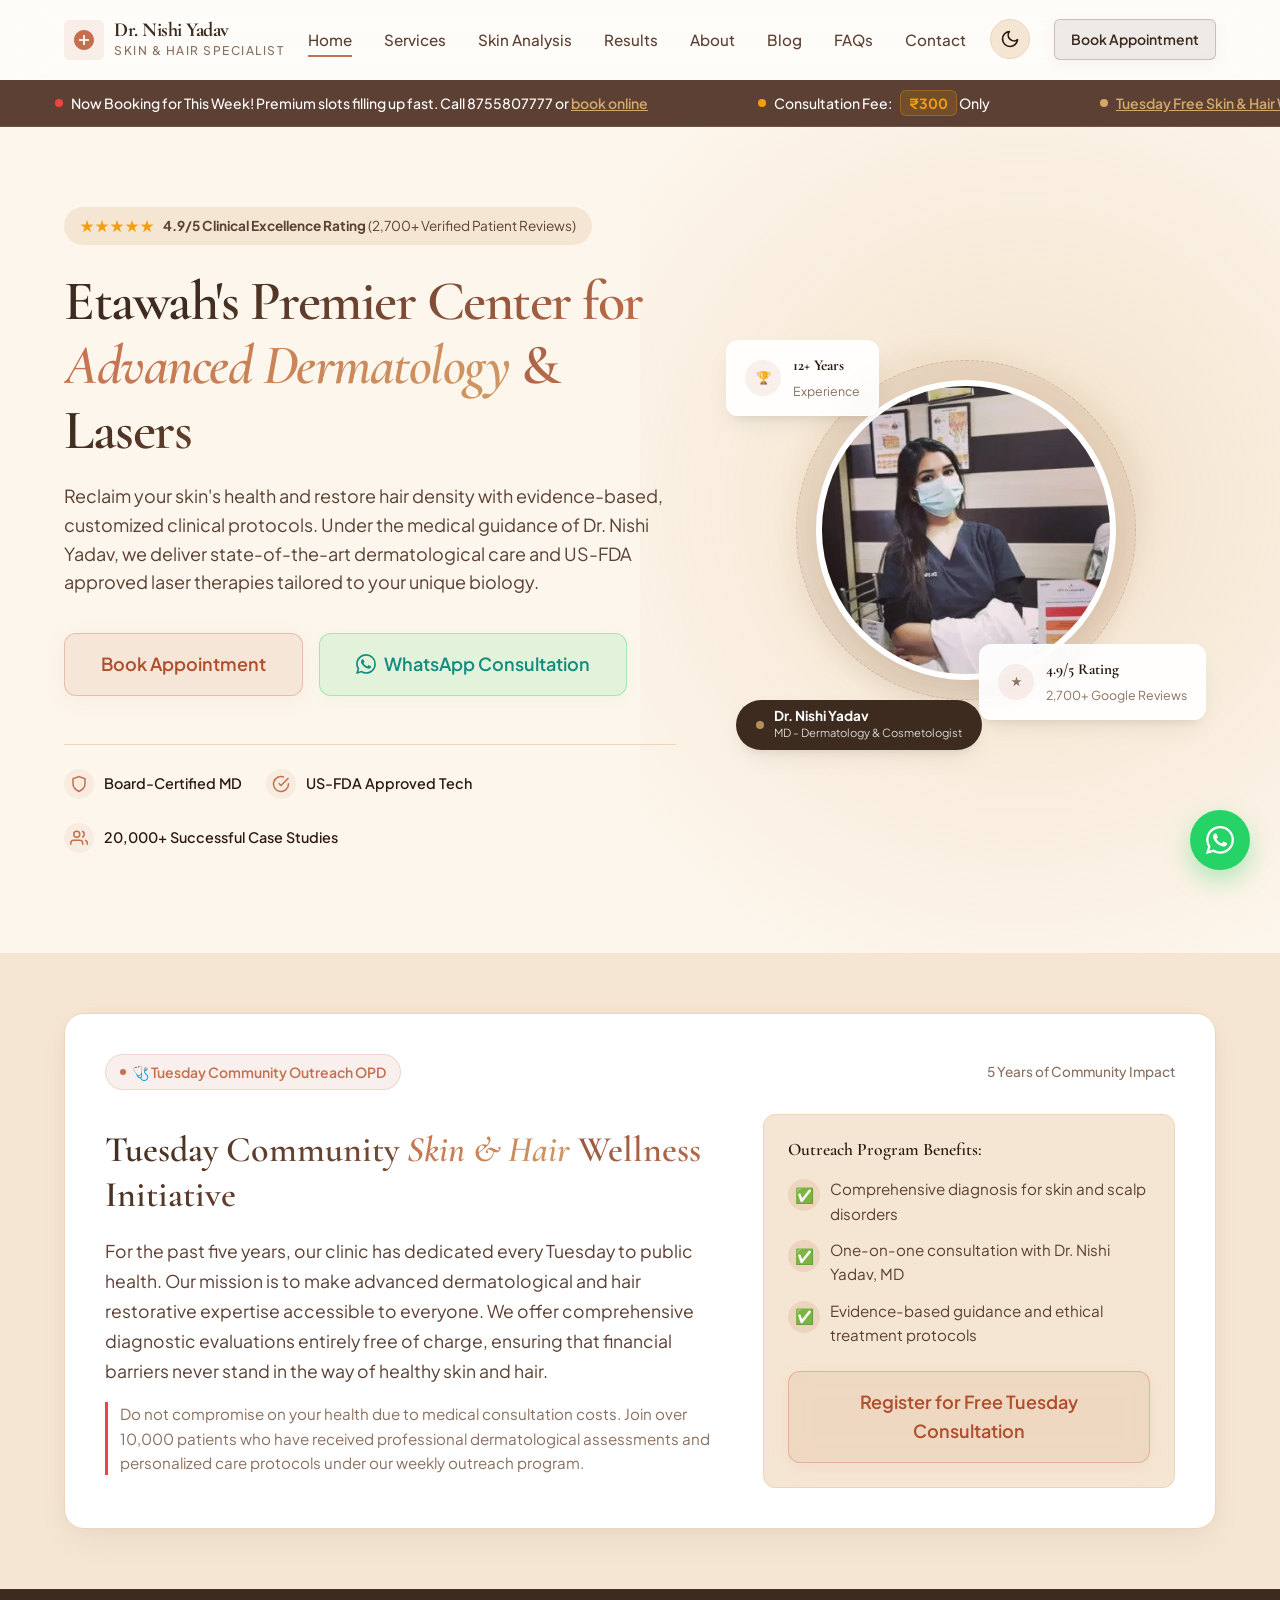
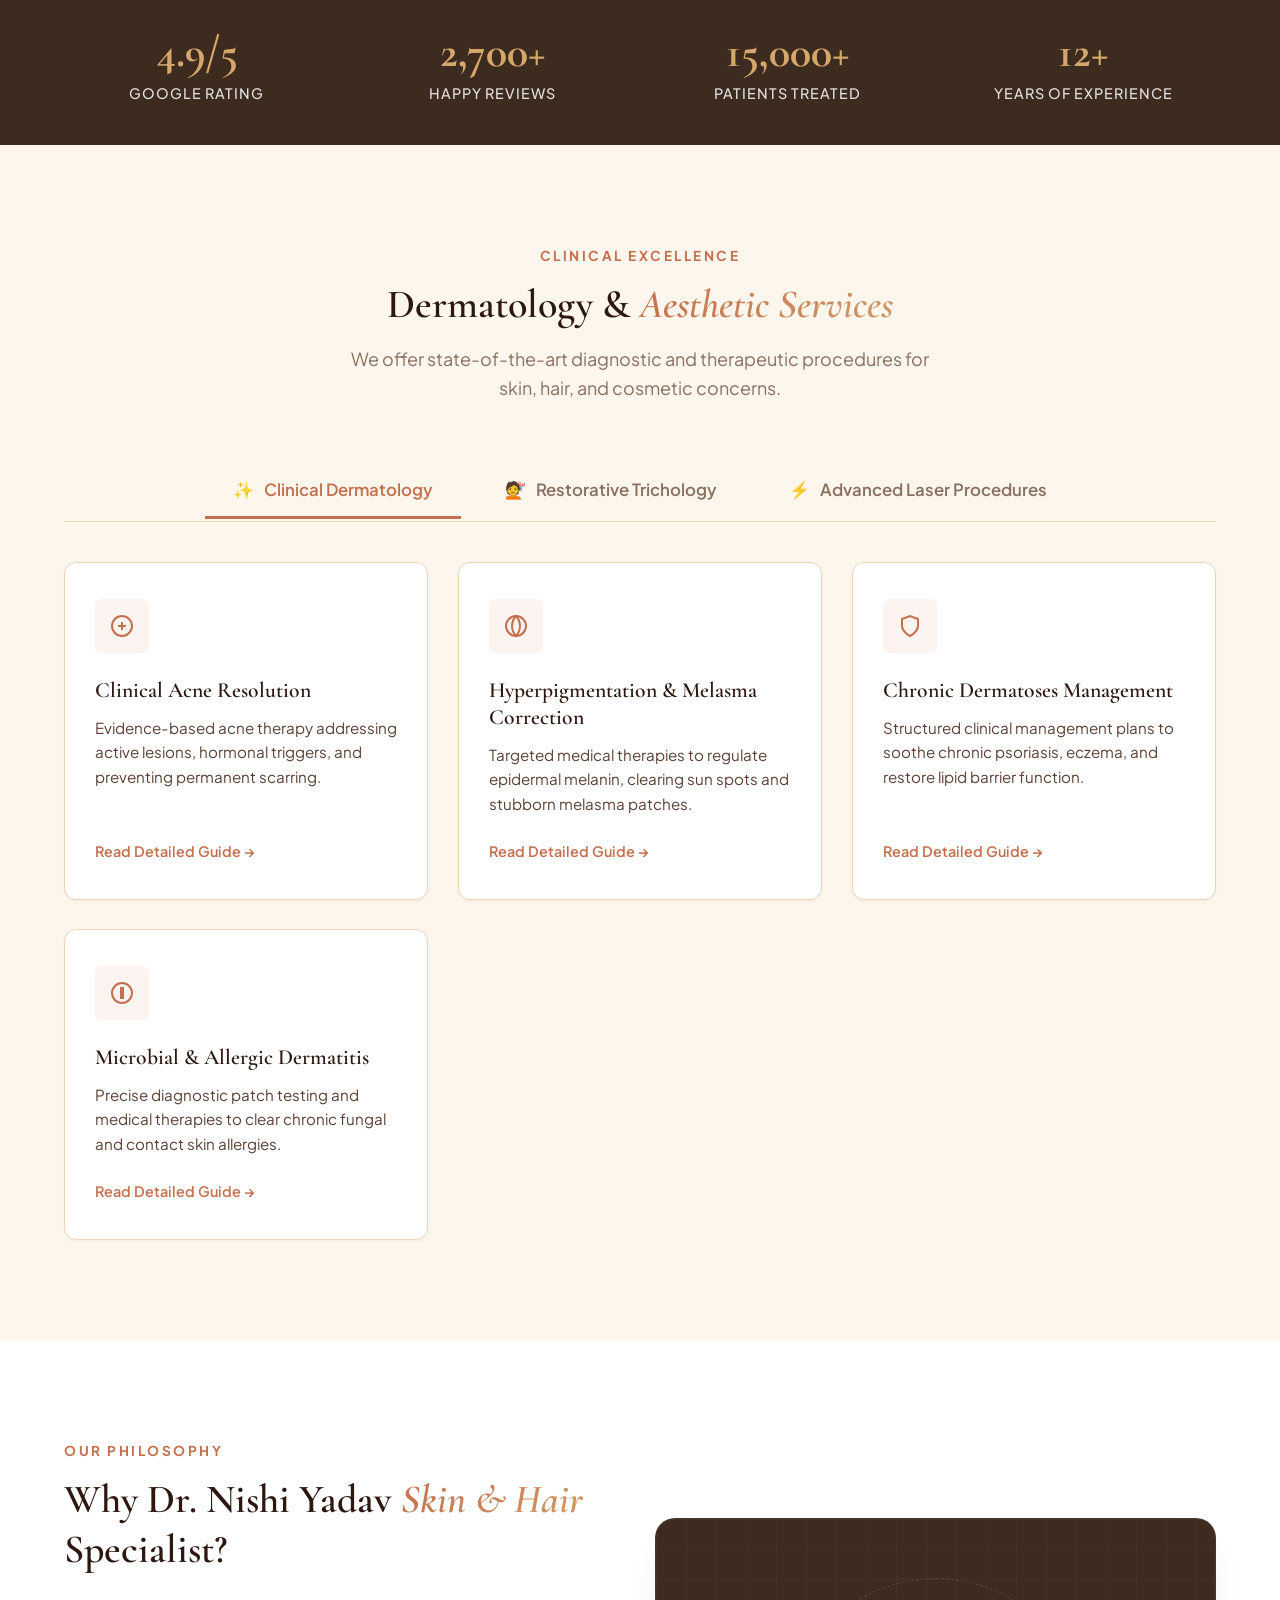
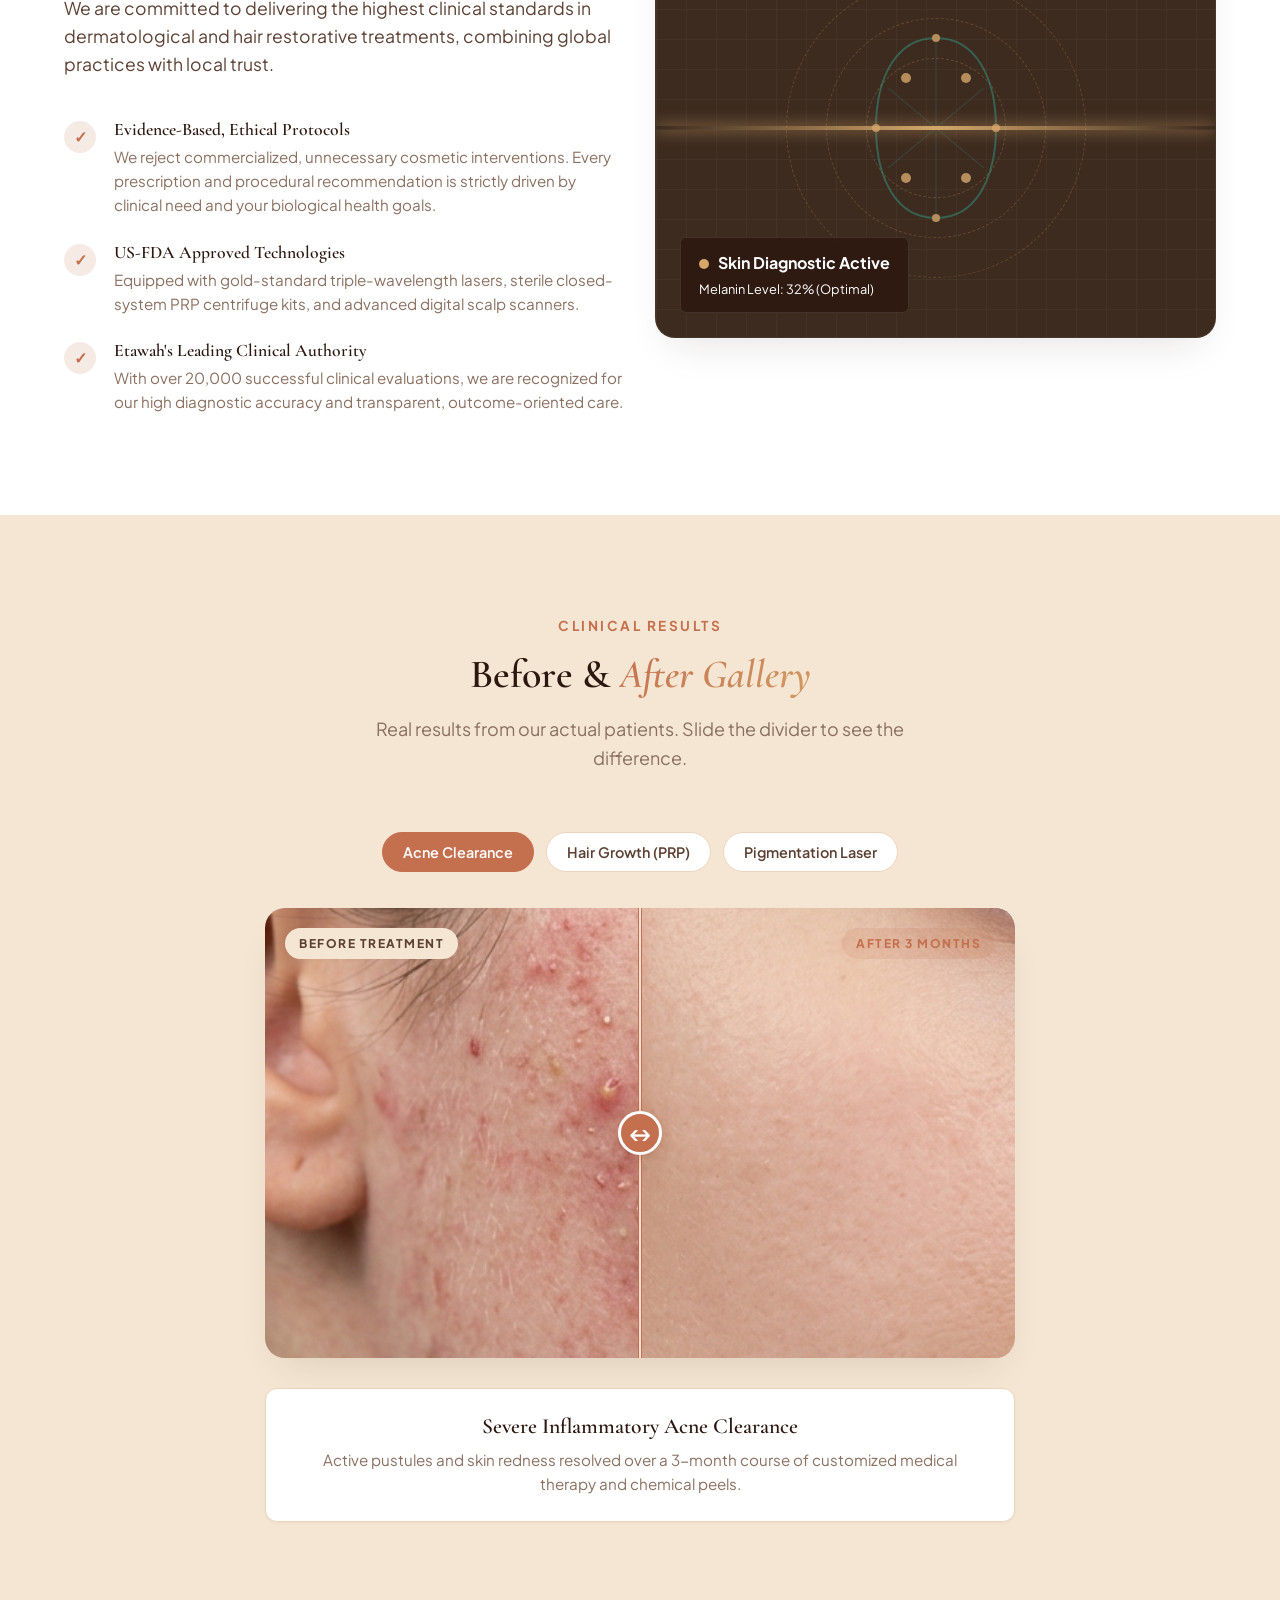
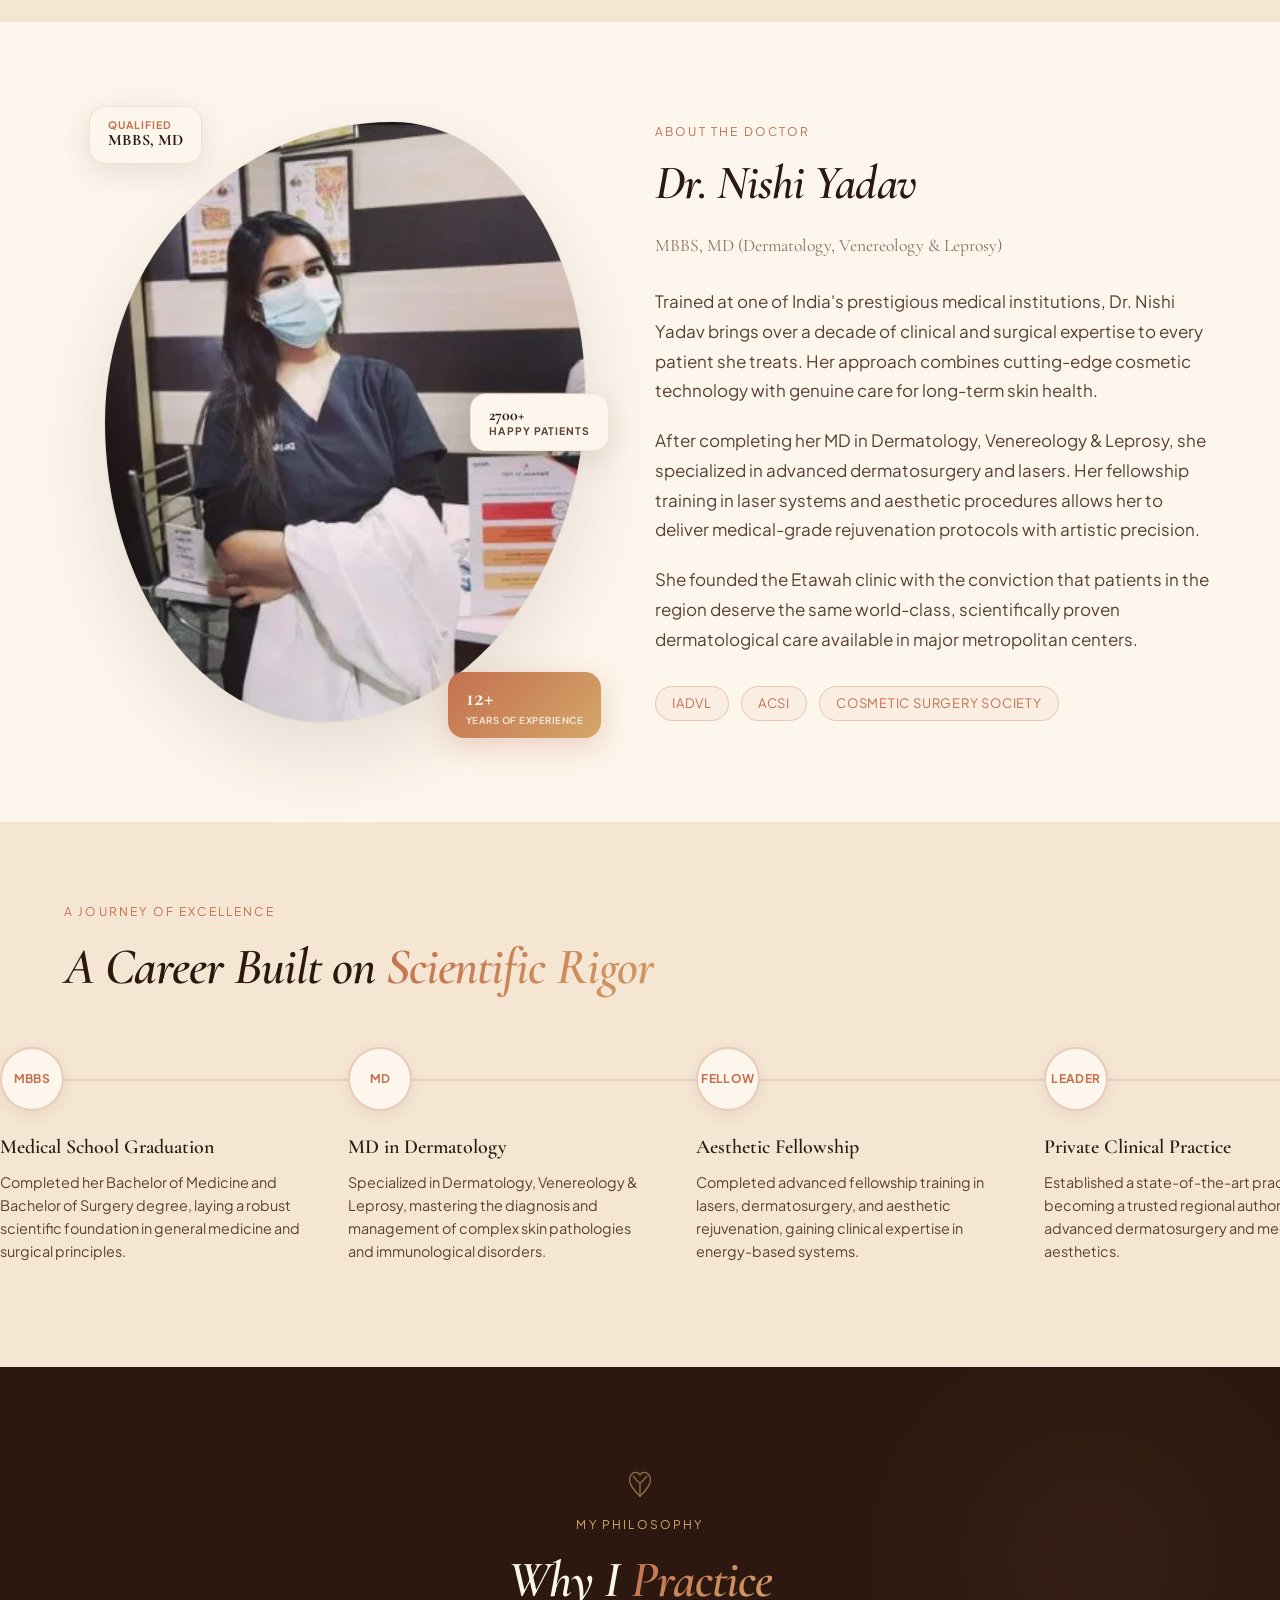
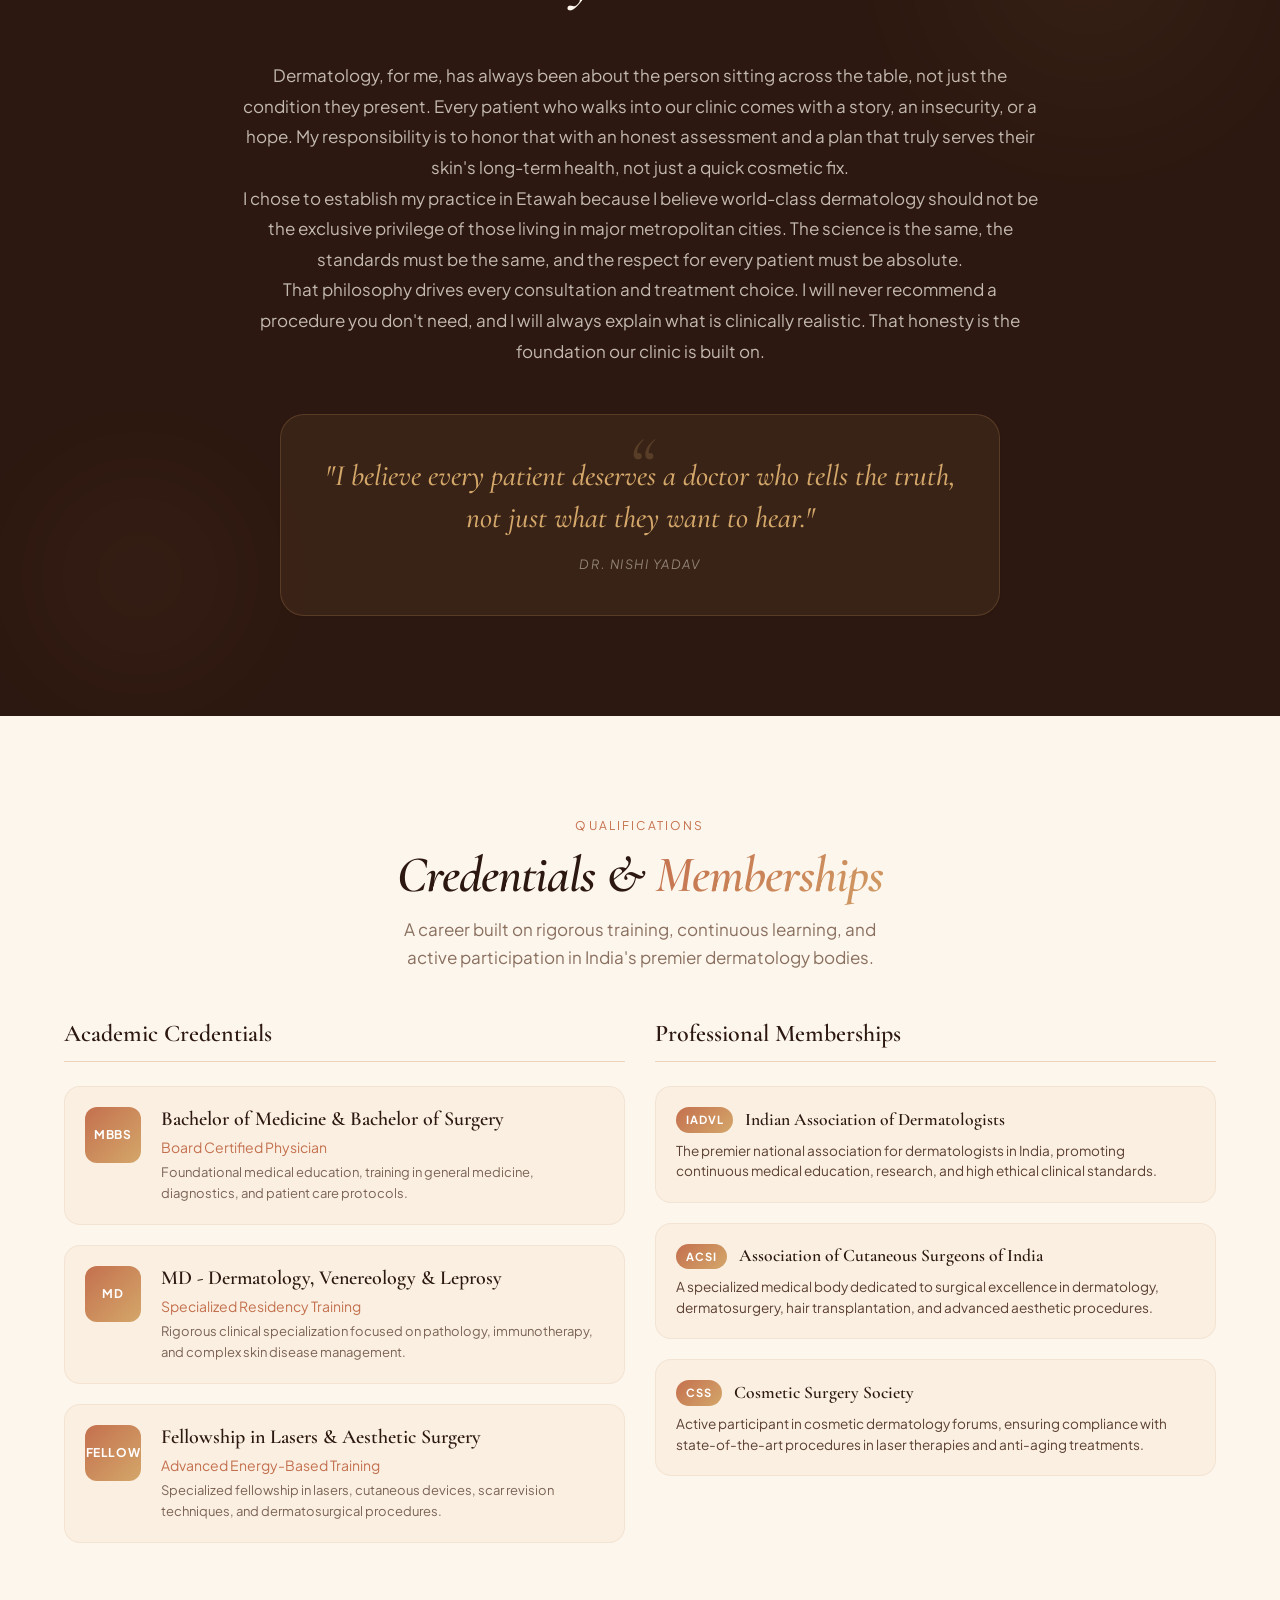
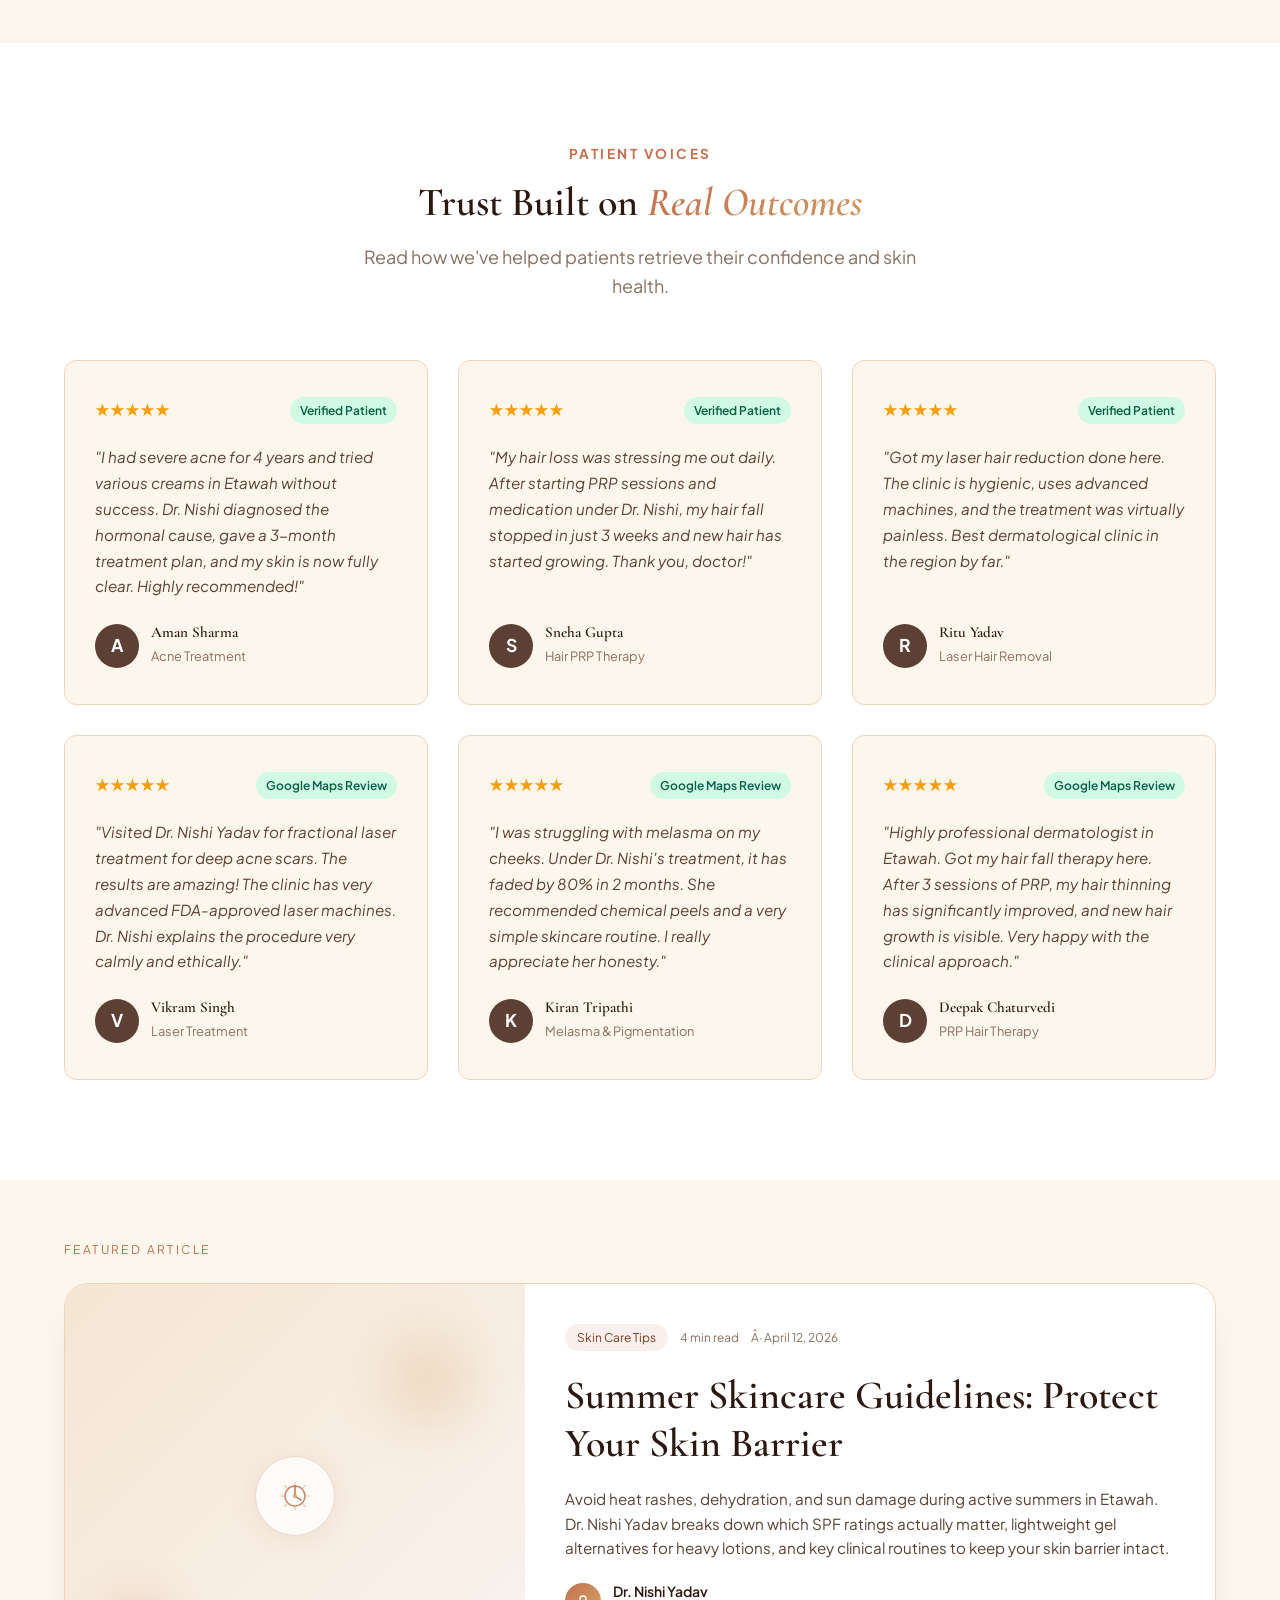
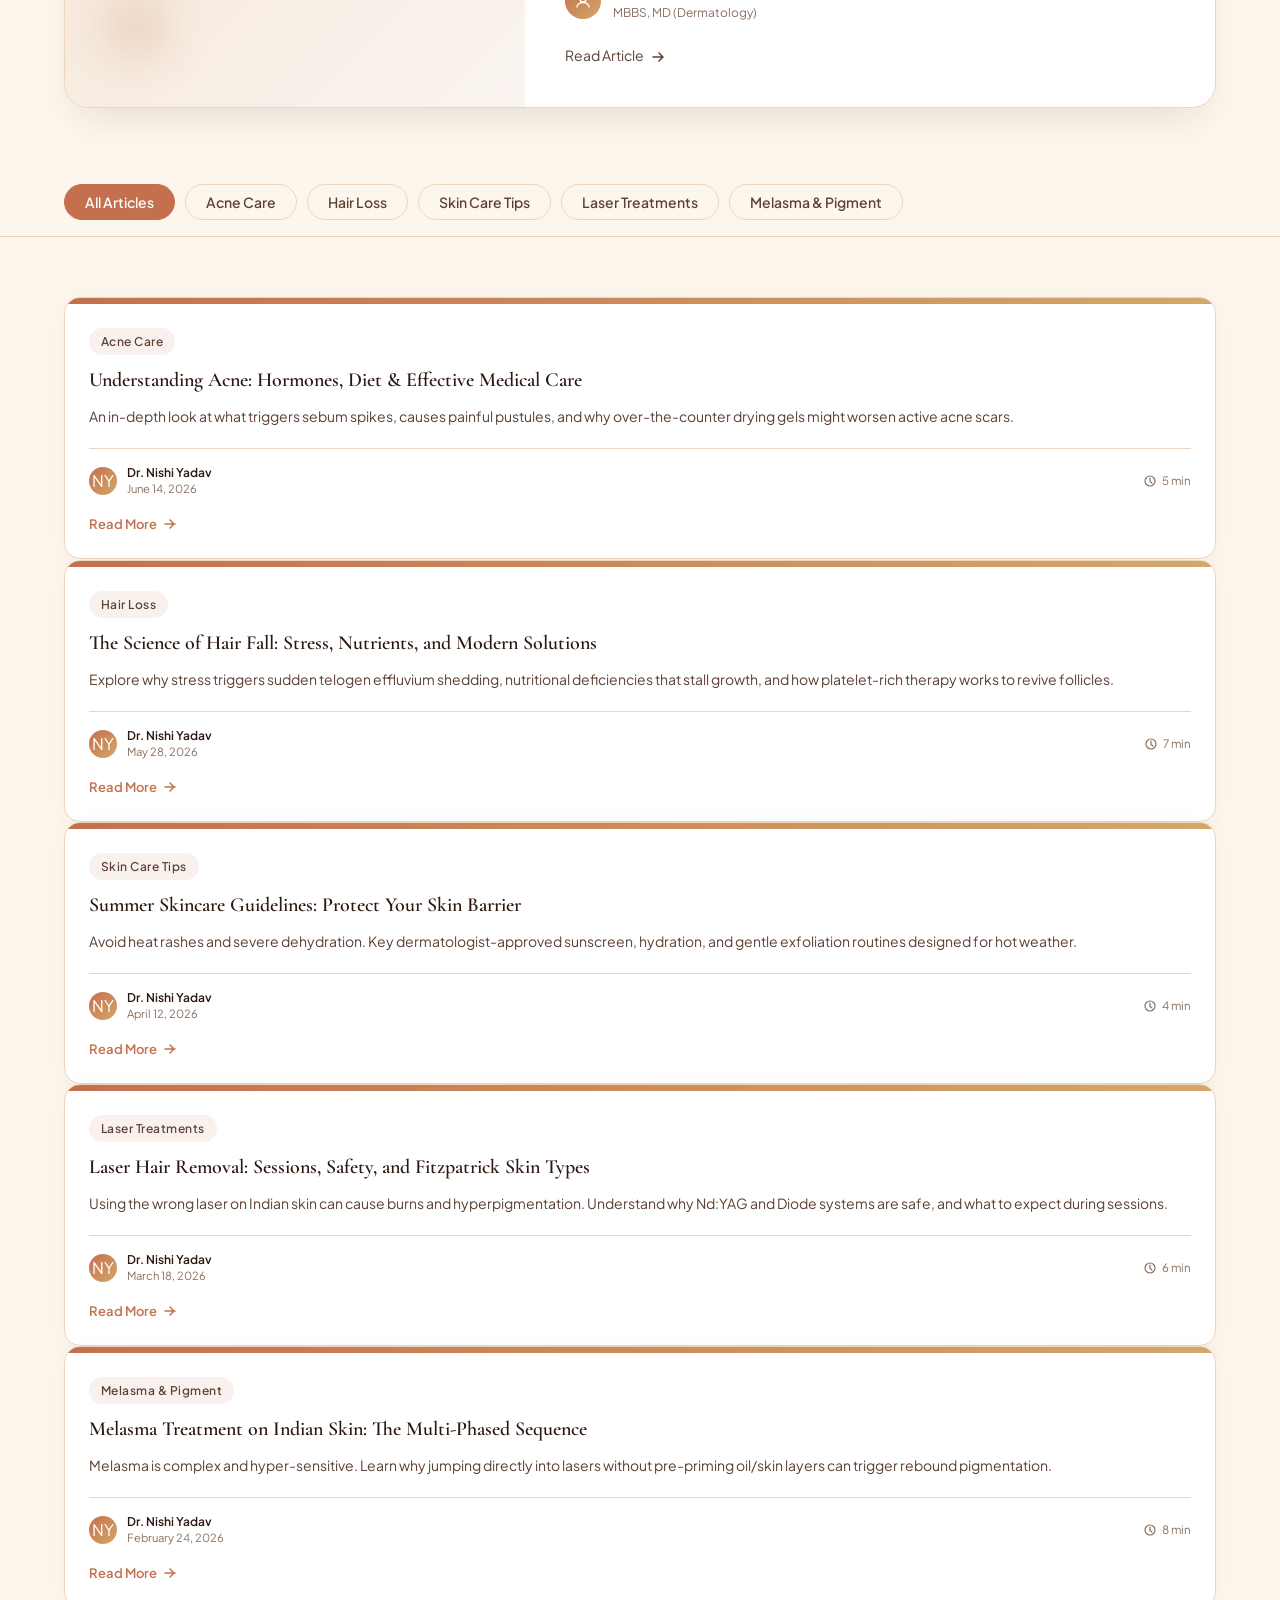
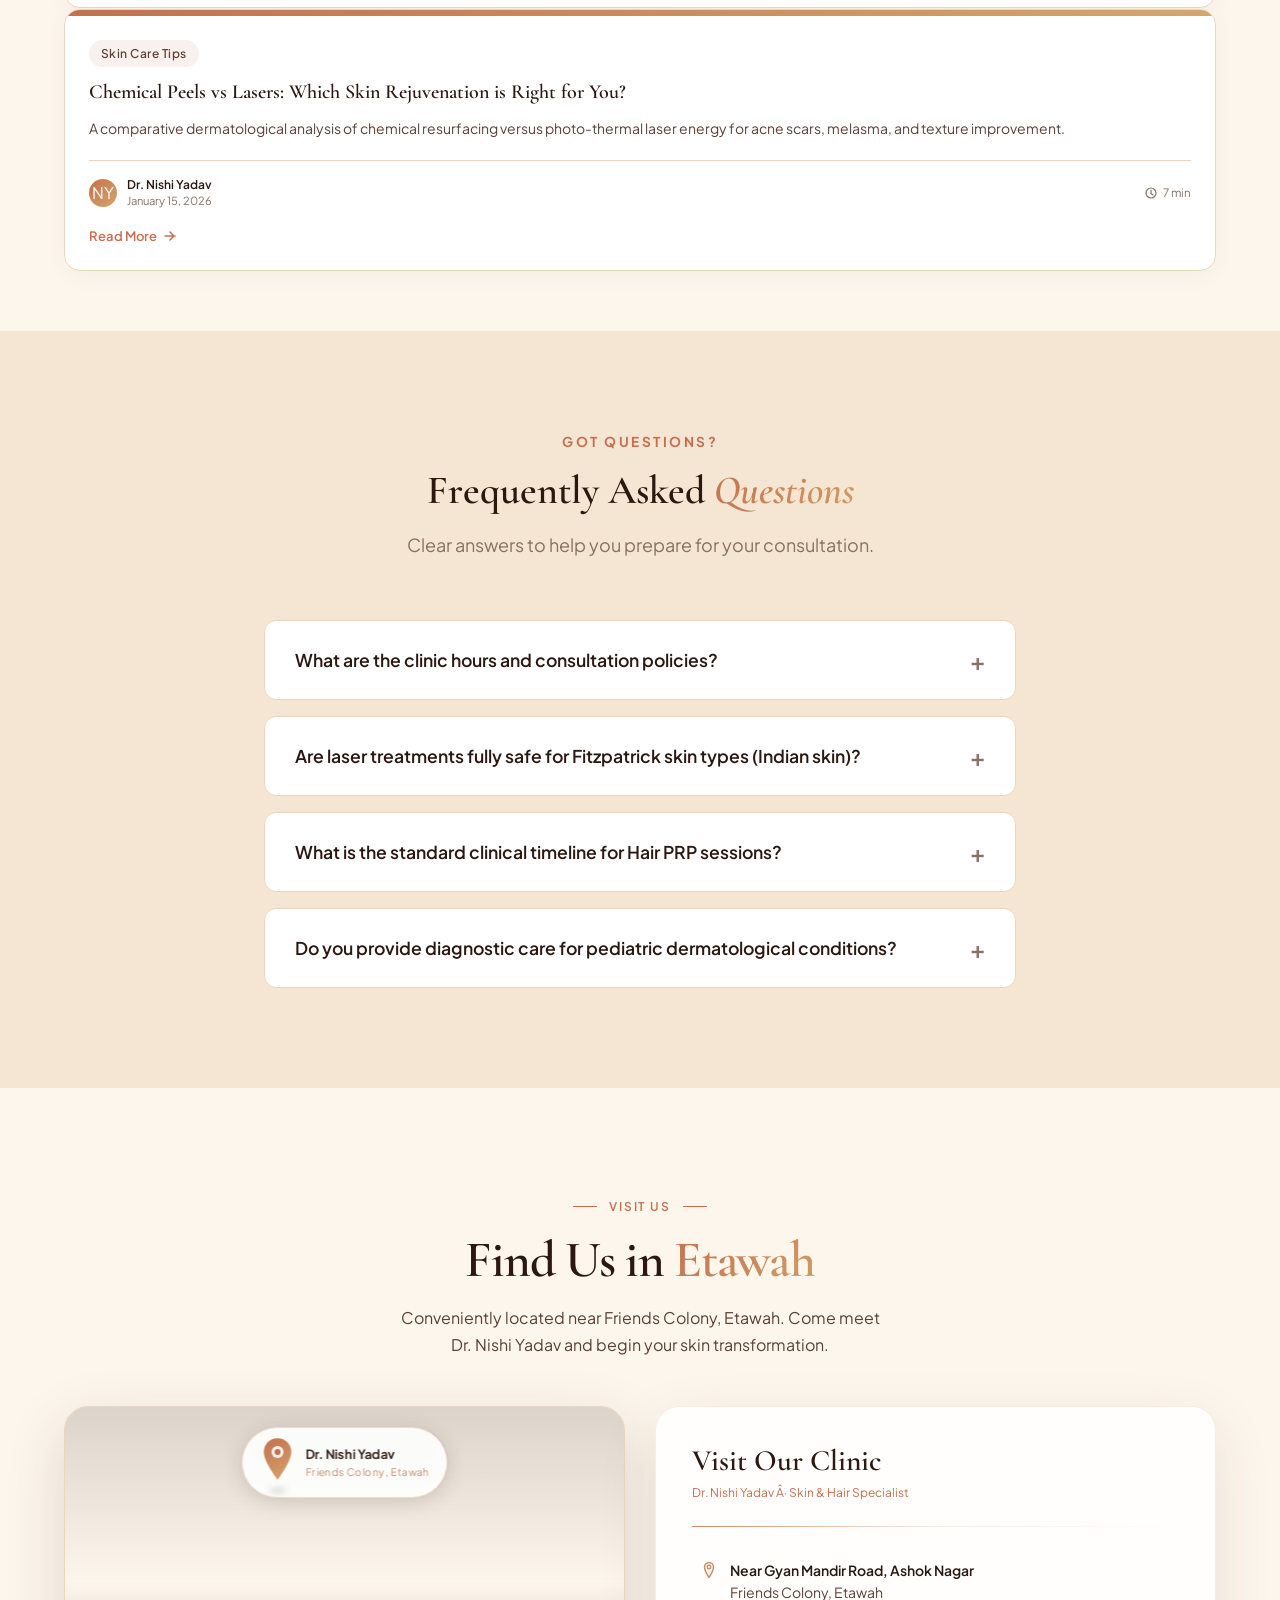
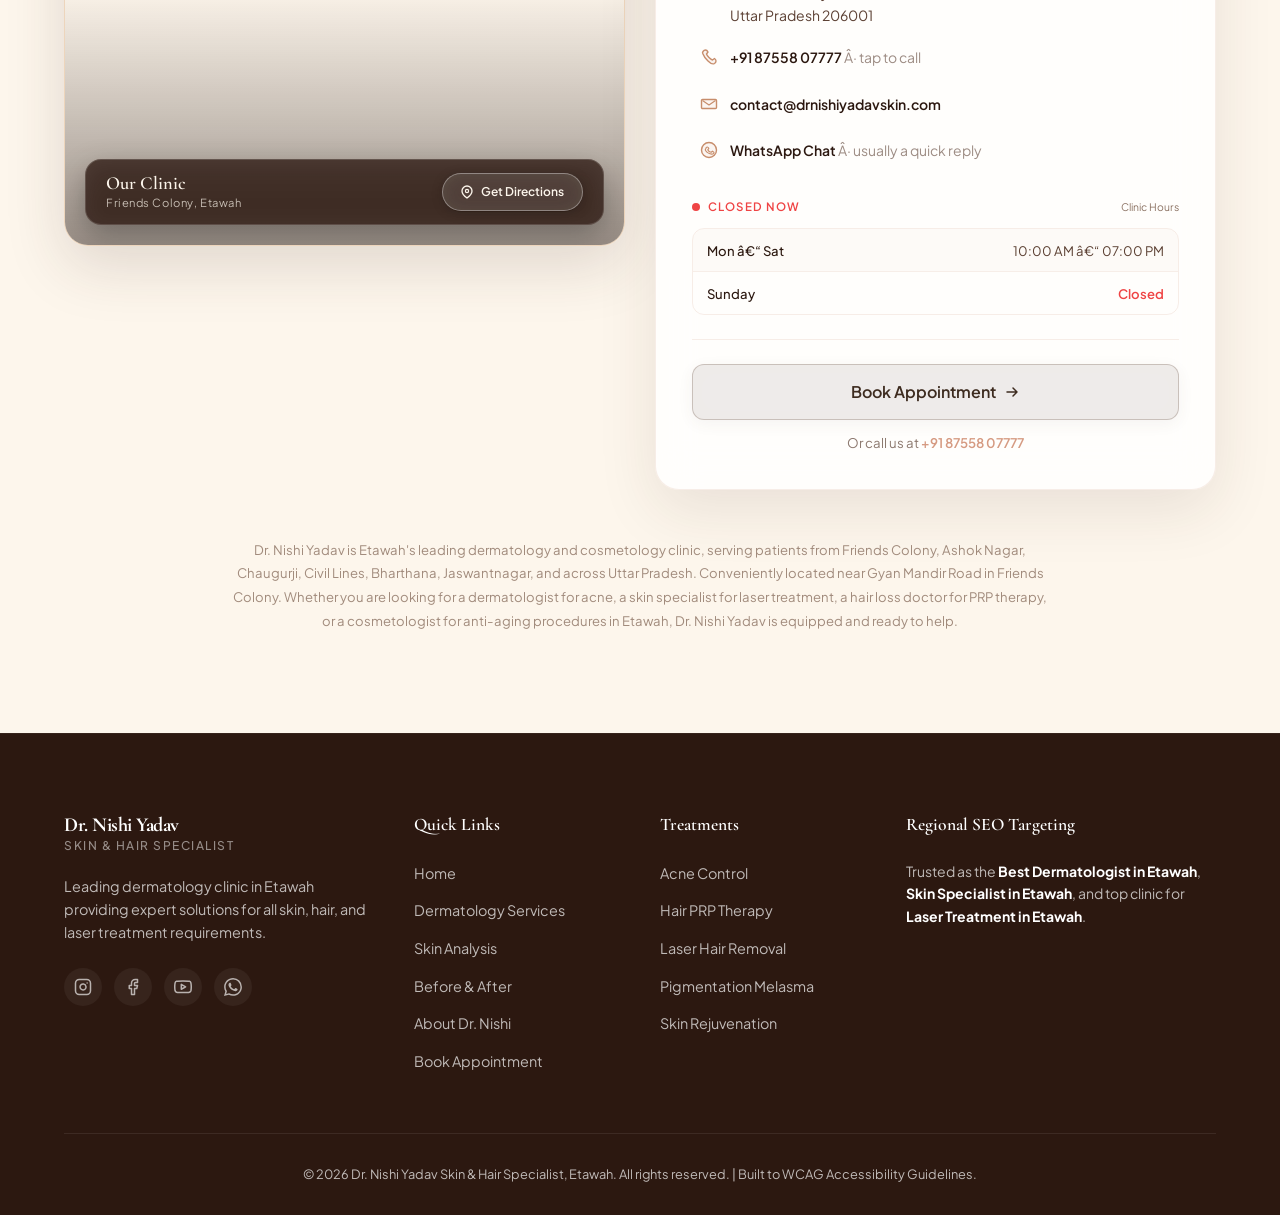
==== commit c954125a: "Add files via upload" ====
--- a/index.html
+++ b/index.html
@@ -1,4 +1,4 @@
-﻿<!DOCTYPE html>
+<!DOCTYPE html>
 <html lang="en">
 <head>
     <meta charset="UTF-8">
@@ -169,7 +169,7 @@
                     
                     <div class="hero-ctas">
                         <a href="#booking" class="btn btn-accent btn-lg">Book Appointment</a>
-                        <a href="https://wa.me/918755807777?text=Hi%20Dr.%20Nishi%20Yadav%20Skin%20%26%20Hair%20Specialist,%20I%20would%20like%20to%20inquire%20about%20a%20consultation." target="_blank" class="btn btn-whatsapp btn-lg">
+                        <a href="https://wa.me/918755807777?text=Hi%20Dr.%20Nishi%20Yadav%20Skin%20%26%20Hair%20Specialist,%20I%20would%20like%20to%20inquire%20about%20a%20consultation." target="_blank" rel="noopener noreferrer" class="btn btn-whatsapp btn-lg">
                             <svg width="20" height="20" viewBox="0 0 24 24" fill="currentColor" xmlns="http://www.w3.org/2000/svg">
                                 <path d="M17.472 14.382c-.297-.149-1.758-.867-2.03-.967-.273-.099-.471-.148-.67.15-.197.297-.767.966-.94 1.164-.173.199-.347.223-.644.075-.297-.15-1.255-.463-2.39-1.475-.883-.788-1.48-1.761-1.653-2.059-.173-.297-.018-.458.13-.606.134-.133.298-.347.446-.52.149-.174.198-.298.298-.497.099-.198.05-.371-.025-.52-.075-.149-.669-1.612-.916-2.207-.242-.579-.487-.5-.669-.51-.173-.008-.371-.01-.57-.01-.198 0-.52.074-.792.372-.272.297-1.04 1.016-1.04 2.479 0 1.462 1.065 2.875 1.213 3.074.149.198 2.096 3.2 5.077 4.487.709.306 1.262.489 1.694.625.712.227 1.36.195 1.871.118.571-.085 1.758-.719 2.006-1.413.248-.694.248-1.289.173-1.413-.074-.124-.272-.198-.57-.347m-5.421 7.403h-.004a9.87 9.87 0 01-5.031-1.378l-.361-.214-3.741.982.998-3.648-.235-.374a9.86 9.86 0 01-1.51-5.26c.001-5.45 4.436-9.884 9.888-9.884 2.64 0 5.122 1.03 6.988 2.898a9.825 9.825 0 012.893 6.994c-.003 5.45-4.437 9.884-9.885 9.884m8.413-18.297A11.815 11.815 0 0012.05 0C5.495 0 .16 5.335.157 11.892c0 2.096.547 4.142 1.588 5.945L0 24l6.335-1.662c1.746.953 3.71 1.456 5.704 1.457h.005c6.554 0 11.89-5.335 11.893-11.893a11.821 11.821 0 00-3.48-8.413z"/>
                             </svg>
@@ -557,11 +557,11 @@
                             <p class="badge-title">MBBS, MD</p>
                         </div>
                         <div class="photo-floating-badge badge-bottom-right">
-                            <p class="badge-title" style="margin-bottom:2px">10+</p>
-                            <p class="badge-tag" style="font-size:0.6rem; letter-spacing:0.05em">Years of Excellence</p>
+                            <p class="badge-title" style="margin-bottom:2px">12+</p>
+                            <p class="badge-tag" style="font-size:0.6rem; letter-spacing:0.05em">Years of Experience</p>
                         </div>
                         <div class="photo-floating-badge badge-center-right">
-                            <p class="badge-title">500+</p>
+                            <p class="badge-title">2700+</p>
                             <p class="badge-tag" style="color:var(--text-main)">Happy Patients</p>
                         </div>
                     </div>
@@ -1302,7 +1302,7 @@
                         
                         <div style="display:flex;flex-direction:column;gap:0.75rem">
                             <div>
-                                <a class="btn-primary" style="width:100%;justify-content:center;border-radius:12px;display:inline-flex;align-items:center;gap:0.5rem;text-decoration:none" href="#booking">Book Appointment<svg width="16" height="16" viewBox="0 0 16 16" fill="none" aria-hidden="true"><path d="M3 8h10M9 4l4 4-4 4" stroke="currentColor" stroke-width="1.5" stroke-linecap="round" stroke-linejoin="round"></path></svg></a>
+                                <a class="btn btn-primary" style="width:100%;" href="#booking">Book Appointment<svg width="16" height="16" viewBox="0 0 16 16" fill="none" aria-hidden="true"><path d="M3 8h10M9 4l4 4-4 4" stroke="currentColor" stroke-width="1.5" stroke-linecap="round" stroke-linejoin="round"></path></svg></a>
                             </div>
                             <p style="text-align:center;font-family:var(--font-body);font-size:0.83rem;color:var(--text-main);opacity:0.7;margin:0">Or call us at <a href="tel:+918755807777" style="color:var(--accent);font-weight:600;text-decoration:none">+91 87558 07777</a></p>
                         </div>
@@ -1614,7 +1614,7 @@
                                     <!-- Built dynamically by app.js -->
                                 </div>
                                 
-                                <a href="#" id="whatsapp-booking-link" target="_blank" class="btn btn-accent btn-lg btn-whatsapp full-width">
+                                <a href="#" id="whatsapp-booking-link" target="_blank" rel="noopener noreferrer" class="btn btn-accent btn-lg btn-whatsapp full-width">
                                     <svg width="20" height="20" viewBox="0 0 24 24" fill="currentColor" xmlns="http://www.w3.org/2000/svg">
                                         <path d="M17.472 14.382c-.297-.149-1.758-.867-2.03-.967-.273-.099-.471-.148-.67.15-.197.297-.767.966-.94 1.164-.173.199-.347.223-.644.075-.297-.15-1.255-.463-2.39-1.475-.883-.788-1.48-1.761-1.653-2.059-.173-.297-.018-.458.13-.606.134-.133.298-.347.446-.52.149-.174.198-.298.298-.497.099-.198.05-.371-.025-.52-.075-.149-.669-1.612-.916-2.207-.242-.579-.487-.5-.669-.51-.173-.008-.371-.01-.57-.01-.198 0-.52.074-.792.372-.272.297-1.04 1.016-1.04 2.479 0 1.462 1.065 2.875 1.213 3.074.149.198 2.096 3.2 5.077 4.487.709.306 1.262.489 1.694.625.712.227 1.36.195 1.871.118.571-.085 1.758-.719 2.006-1.413.248-.694.248-1.289.173-1.413-.074-.124-.272-.198-.57-.347m-5.421 7.403h-.004a9.87 9.87 0 01-5.031-1.378l-.361-.214-3.741.982.998-3.648-.235-.374a9.86 9.86 0 01-1.51-5.26c.001-5.45 4.436-9.884 9.888-9.884 2.64 0 5.122 1.03 6.988 2.898a9.825 9.825 0 012.893 6.994c-.003 5.45-4.437 9.884-9.885 9.884m8.413-18.297A11.815 11.815 0 0012.05 0C5.495 0 .16 5.335.157 11.892c0 2.096.547 4.142 1.588 5.945L0 24l6.335-1.662c1.746.953 3.71 1.456 5.704 1.457h.005c6.554 0 11.89-5.335 11.893-11.893a11.821 11.821 0 00-3.48-8.413z"/>
                                     </svg>
@@ -1643,16 +1643,16 @@
                     </a>
                     <p class="desc">Leading dermatology clinic in Etawah providing expert solutions for all skin, hair, and laser treatment requirements.</p>
                     <div class="footer-social-links">
-                        <a href="https://www.instagram.com/drnishidermatologist?utm_source=ig_web_button_share_sheet&igsh=ZDNlZDc0MzIxNw==" target="_blank" aria-label="Instagram">
+                        <a href="https://www.instagram.com/drnishidermatologist?utm_source=ig_web_button_share_sheet&igsh=ZDNlZDc0MzIxNw==" target="_blank" rel="noopener noreferrer" aria-label="Instagram">
                             <svg width="18" height="18" viewBox="0 0 24 24" fill="none" stroke="currentColor" stroke-width="2" stroke-linecap="round" stroke-linejoin="round"><rect x="2" y="2" width="20" height="20" rx="5" ry="5"/><path d="M16 11.37A4 4 0 1 1 12.63 8 4 4 0 0 1 16 11.37z"/><line x1="17.5" y1="6.5" x2="17.51" y2="6.5"/></svg>
                         </a>
-                        <a href="https://www.facebook.com/112575211218012?ref=NONE_xav_ig_profile_page_web" target="_blank" aria-label="Facebook">
+                        <a href="https://www.facebook.com/112575211218012?ref=NONE_xav_ig_profile_page_web" target="_blank" rel="noopener noreferrer" aria-label="Facebook">
                             <svg width="18" height="18" viewBox="0 0 24 24" fill="none" stroke="currentColor" stroke-width="2" stroke-linecap="round" stroke-linejoin="round"><path d="M18 2h-3a5 5 0 0 0-5 5v3H7v4h3v8h4v-8h3l1-4h-4V7a1 1 0 0 1 1-1h3z"/></svg>
                         </a>
-                        <a href="https://youtube.com/@DrNishiYadavdermatologist?si=hTL4FSgKGnMjeE52" target="_blank" aria-label="YouTube">
+                        <a href="https://youtube.com/@DrNishiYadavdermatologist?si=hTL4FSgKGnMjeE52" target="_blank" rel="noopener noreferrer" aria-label="YouTube">
                             <svg width="18" height="18" viewBox="0 0 24 24" fill="none" stroke="currentColor" stroke-width="2" stroke-linecap="round" stroke-linejoin="round"><path d="M22.54 6.42a2.78 2.78 0 0 0-1.94-2C18.88 4 12 4 12 4s-6.88 0-8.6.46a2.78 2.78 0 0 0-1.94 2A29 29 0 0 0 1 11.75a29 29 0 0 0 .46 5.33A2.78 2.78 0 0 0 3.4 19c1.72.46 8.6.46 8.6.46s6.88 0 8.6-.46a2.78 2.78 0 0 0 1.94-2 29 29 0 0 0 .46-5.25 29 29 0 0 0-.46-5.33z"/><polygon points="9.75 15.02 15.5 11.75 9.75 8.48 9.75 15.02"/></svg>
                         </a>
-                        <a href="https://wa.me/918755807777" target="_blank" aria-label="WhatsApp">
+                        <a href="https://wa.me/918755807777" target="_blank" rel="noopener noreferrer" aria-label="WhatsApp">
                             <svg width="18" height="18" viewBox="0 0 24 24" fill="currentColor"><path d="M17.472 14.382c-.297-.149-1.758-.867-2.03-.967-.273-.099-.471-.148-.67.15-.197.297-.767.966-.94 1.164-.173.199-.347.223-.644.075-.297-.15-1.255-.463-2.39-1.475-.883-.788-1.48-1.761-1.653-2.059-.173-.297-.018-.458.13-.606.134-.133.298-.347.446-.52.149-.174.198-.298.298-.497.099-.198.05-.371-.025-.52-.075-.149-.669-1.612-.916-2.207-.242-.579-.487-.5-.669-.51-.173-.008-.371-.01-.57-.01-.198 0-.52.074-.792.372-.272.297-1.04 1.016-1.04 2.479 0 1.462 1.065 2.875 1.213 3.074.149.198 2.096 3.2 5.077 4.487.709.306 1.262.489 1.694.625.712.227 1.36.195 1.871.118.571-.085 1.758-.719 2.006-1.413.248-.694.248-1.289.173-1.413-.074-.124-.272-.198-.57-.347m-5.421 7.403h-.004a9.87 9.87 0 01-5.031-1.378l-.361-.214-3.741.982.998-3.648-.235-.374a9.86 9.86 0 01-1.51-5.26c.001-5.45 4.436-9.884 9.888-9.884 2.64 0 5.122 1.03 6.988 2.898a9.825 9.825 0 012.893 6.994c-.003 5.45-4.437 9.884-9.885 9.884m8.413-18.297A11.815 11.815 0 0012.05 0C5.495 0 .16 5.335.157 11.892c0 2.096.547 4.142 1.588 5.945L0 24l6.335-1.662c1.746.953 3.71 1.456 5.704 1.457h.005c6.554 0 11.89-5.335 11.893-11.893a11.821 11.821 0 00-3.48-8.413z"/></svg>
                         </a>
                     </div>
@@ -1691,7 +1691,7 @@
 
     <!-- Floating Sticky Elements -->
     <a href="https://wa.me/918755807777?text=Hi%20Dr.%20Nishi%20Yadav%20Skin%20%26%20Hair%20Specialist,%20I%20would%20like%20to%20inquire%20about%20a%20consultation." 
-       target="_blank" 
+       target="_blank" rel="noopener noreferrer" 
        class="floating-whatsapp-btn" 
        aria-label="Contact on WhatsApp">
         <svg width="28" height="28" viewBox="0 0 24 24" fill="currentColor" xmlns="http://www.w3.org/2000/svg">
--- a/styles.css
+++ b/styles.css
@@ -255,6 +255,23 @@
     -webkit-font-smoothing: antialiased;
 }
 
+main {
+    opacity: 0;
+    animation: pageFadeIn 0.6s cubic-bezier(0.16, 1, 0.3, 1) forwards;
+    will-change: opacity, transform;
+}
+
+@keyframes pageFadeIn {
+    from {
+        opacity: 0;
+        transform: translateY(8px);
+    }
+    to {
+        opacity: 1;
+        transform: translateY(0);
+    }
+}
+
 h1, h2, h3, h4, h5, h6 {
     font-family: var(--font-display);
     color: var(--text-title);
@@ -396,6 +413,14 @@
     text-align: center;
 }
 
+.btn svg {
+    transition: transform var(--transition-fast);
+}
+
+.btn:hover svg {
+    transform: translateX(4px);
+}
+
 .btn-sm {
     padding: 8px 16px;
     font-size: 0.875rem;
@@ -421,7 +446,7 @@
     border-color: rgba(92, 64, 51, 0.35);
     color: var(--primary-light);
     transform: translateY(-2px);
-    box-shadow: 0 8px 24px rgba(92, 64, 51, 0.12);
+    box-shadow: 0 8px 24px rgba(92, 64, 51, 0.12), 0 0 0 4px rgba(92, 64, 51, 0.05);
 }
 
 body.dark-theme .btn-primary {
@@ -452,7 +477,7 @@
     border-color: rgba(196, 112, 78, 0.5);
     color: var(--accent);
     transform: translateY(-2px);
-    box-shadow: 0 8px 24px rgba(196, 112, 78, 0.18);
+    box-shadow: 0 8px 24px rgba(196, 112, 78, 0.18), 0 0 0 4px rgba(196, 112, 78, 0.08);
 }
 
 body.dark-theme .btn-accent {
@@ -482,6 +507,7 @@
     color: var(--primary-light);
     background-color: rgba(92, 64, 51, 0.08);
     transform: translateY(-2px);
+    box-shadow: 0 8px 24px rgba(92, 64, 51, 0.06), 0 0 0 4px rgba(92, 64, 51, 0.03);
 }
 
 body.dark-theme .btn-outline {
@@ -3341,12 +3367,33 @@
 }
 
 /* Detailed blog modal customizer */
+.detailed-blog-banner {
+    width: 100%;
+    height: 280px;
+    border-radius: var(--radius-md);
+    background-size: cover;
+    background-position: center;
+    margin-bottom: 24px;
+    box-shadow: var(--shadow-sm);
+}
+
+.blog-acne-img {
+    background-image: url('blog_acne.png');
+}
+
+.blog-hair-img {
+    background-image: url('blog_hair.png');
+}
+
+.blog-skincare-img {
+    background-image: url('blog_skincare.png');
+}
+
 .blog-overlay-meta {
     font-family: var(--font-body);
     font-size: 0.85rem;
     color: var(--text-muted);
     margin-top: 8px;
-}
     border-bottom: 1px solid var(--border);
     padding-bottom: 16px;
 }
@@ -4928,6 +4975,11 @@
     .announcement-track {
         animation: none !important;
     }
+    main {
+        opacity: 1 !important;
+        animation: none !important;
+        transform: none !important;
+    }
 }
 
 /* ==========================================================================
